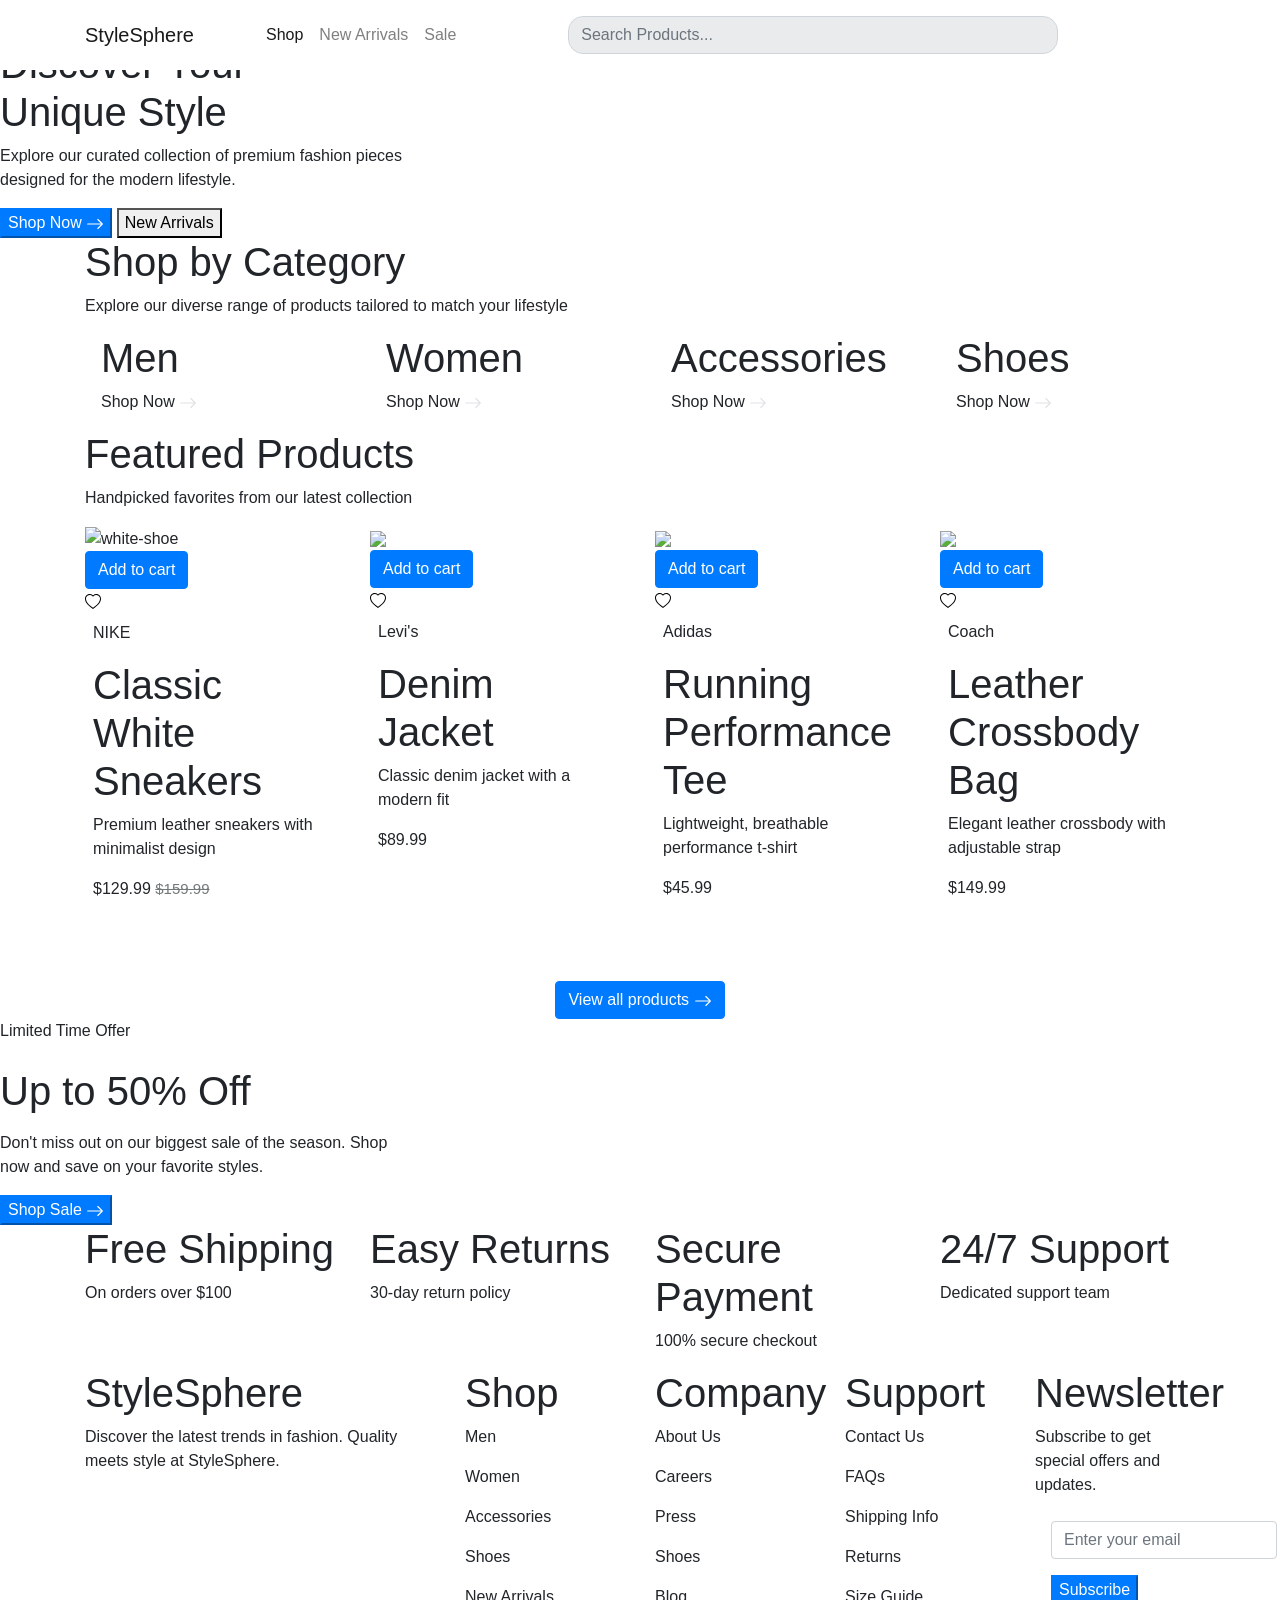
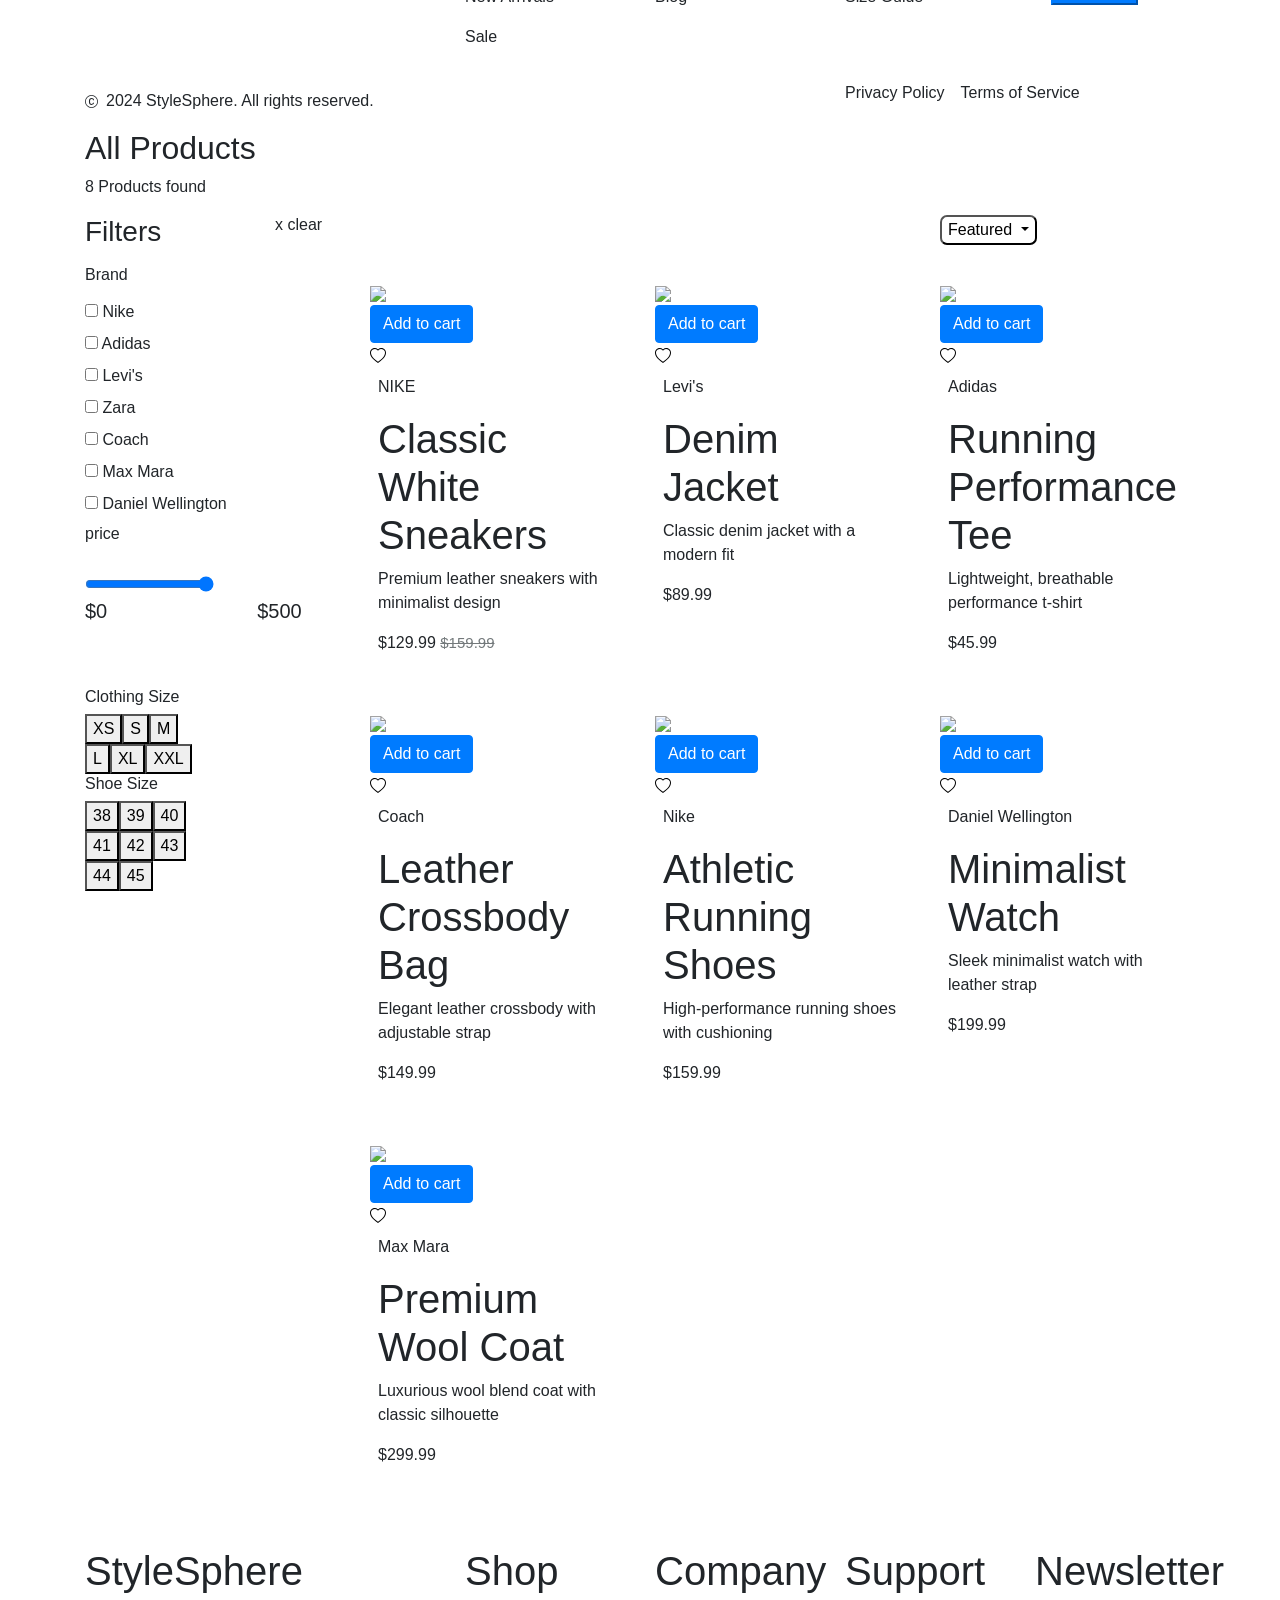
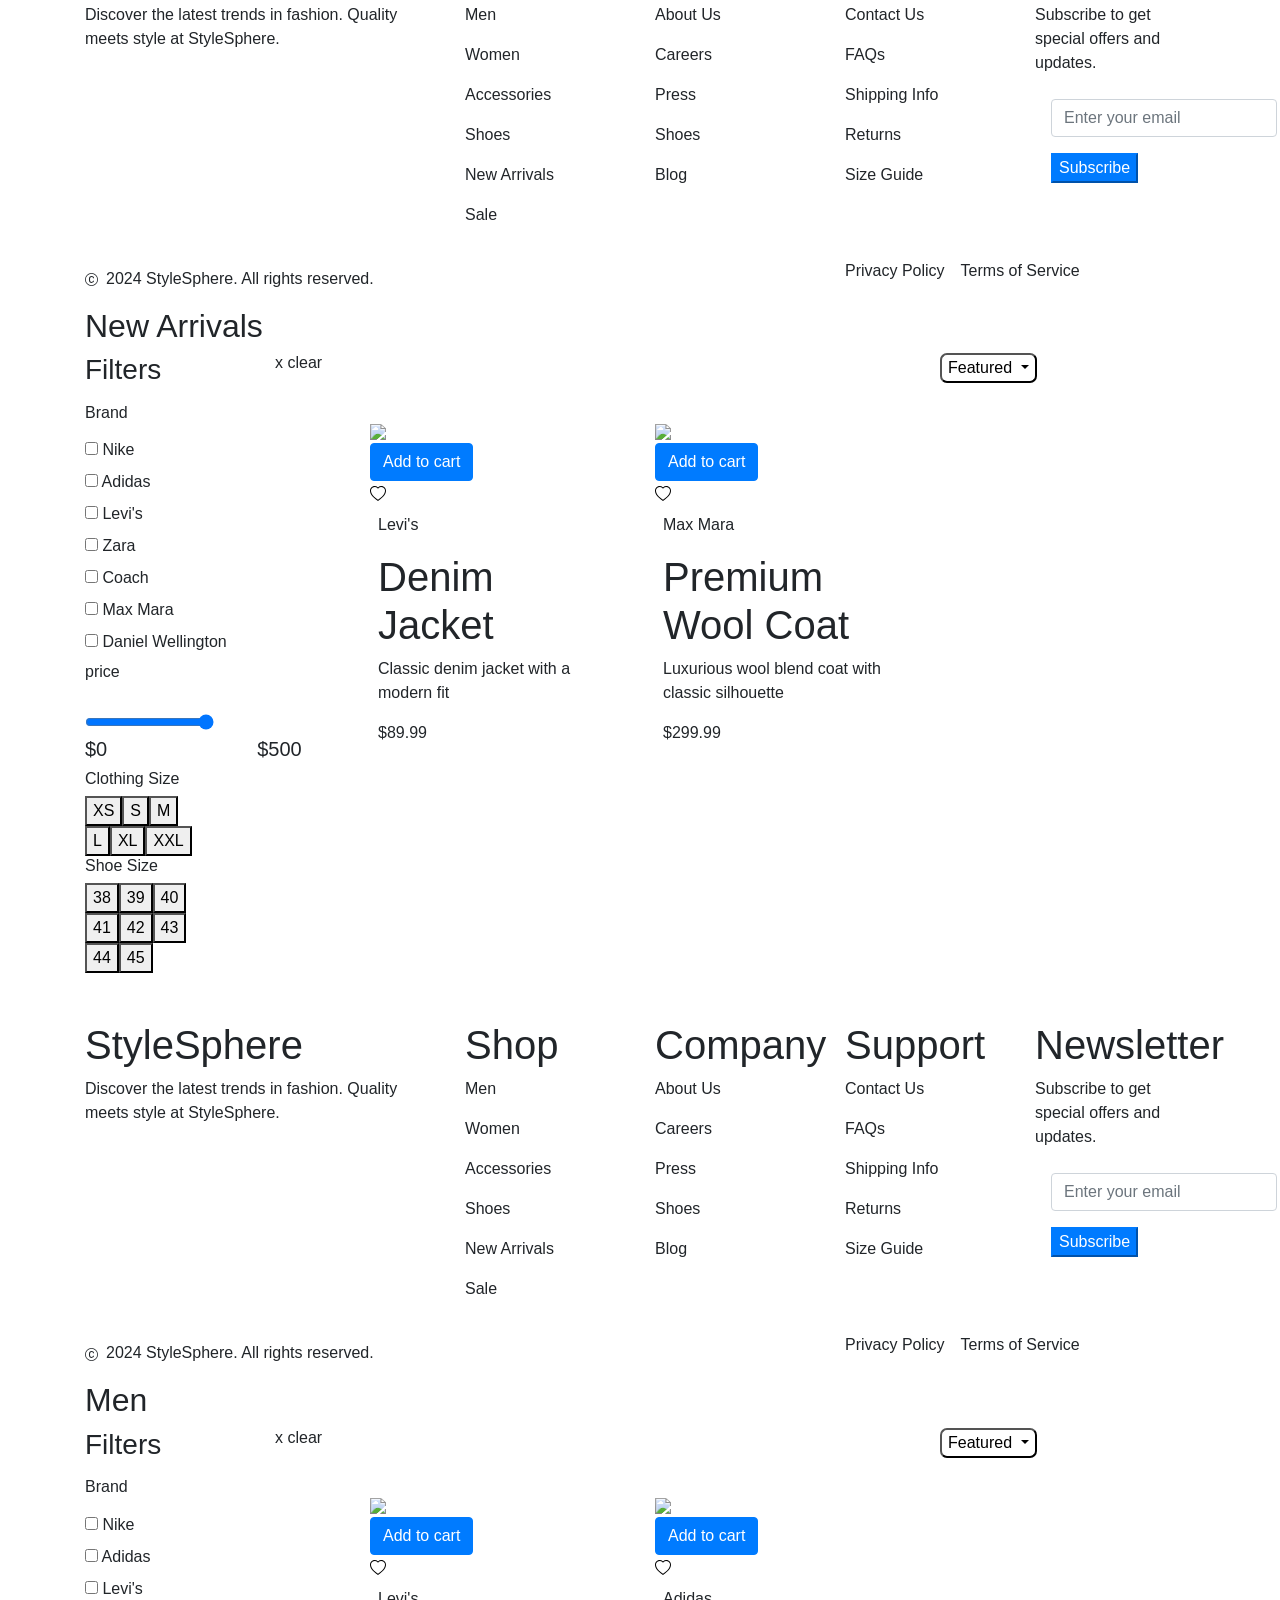
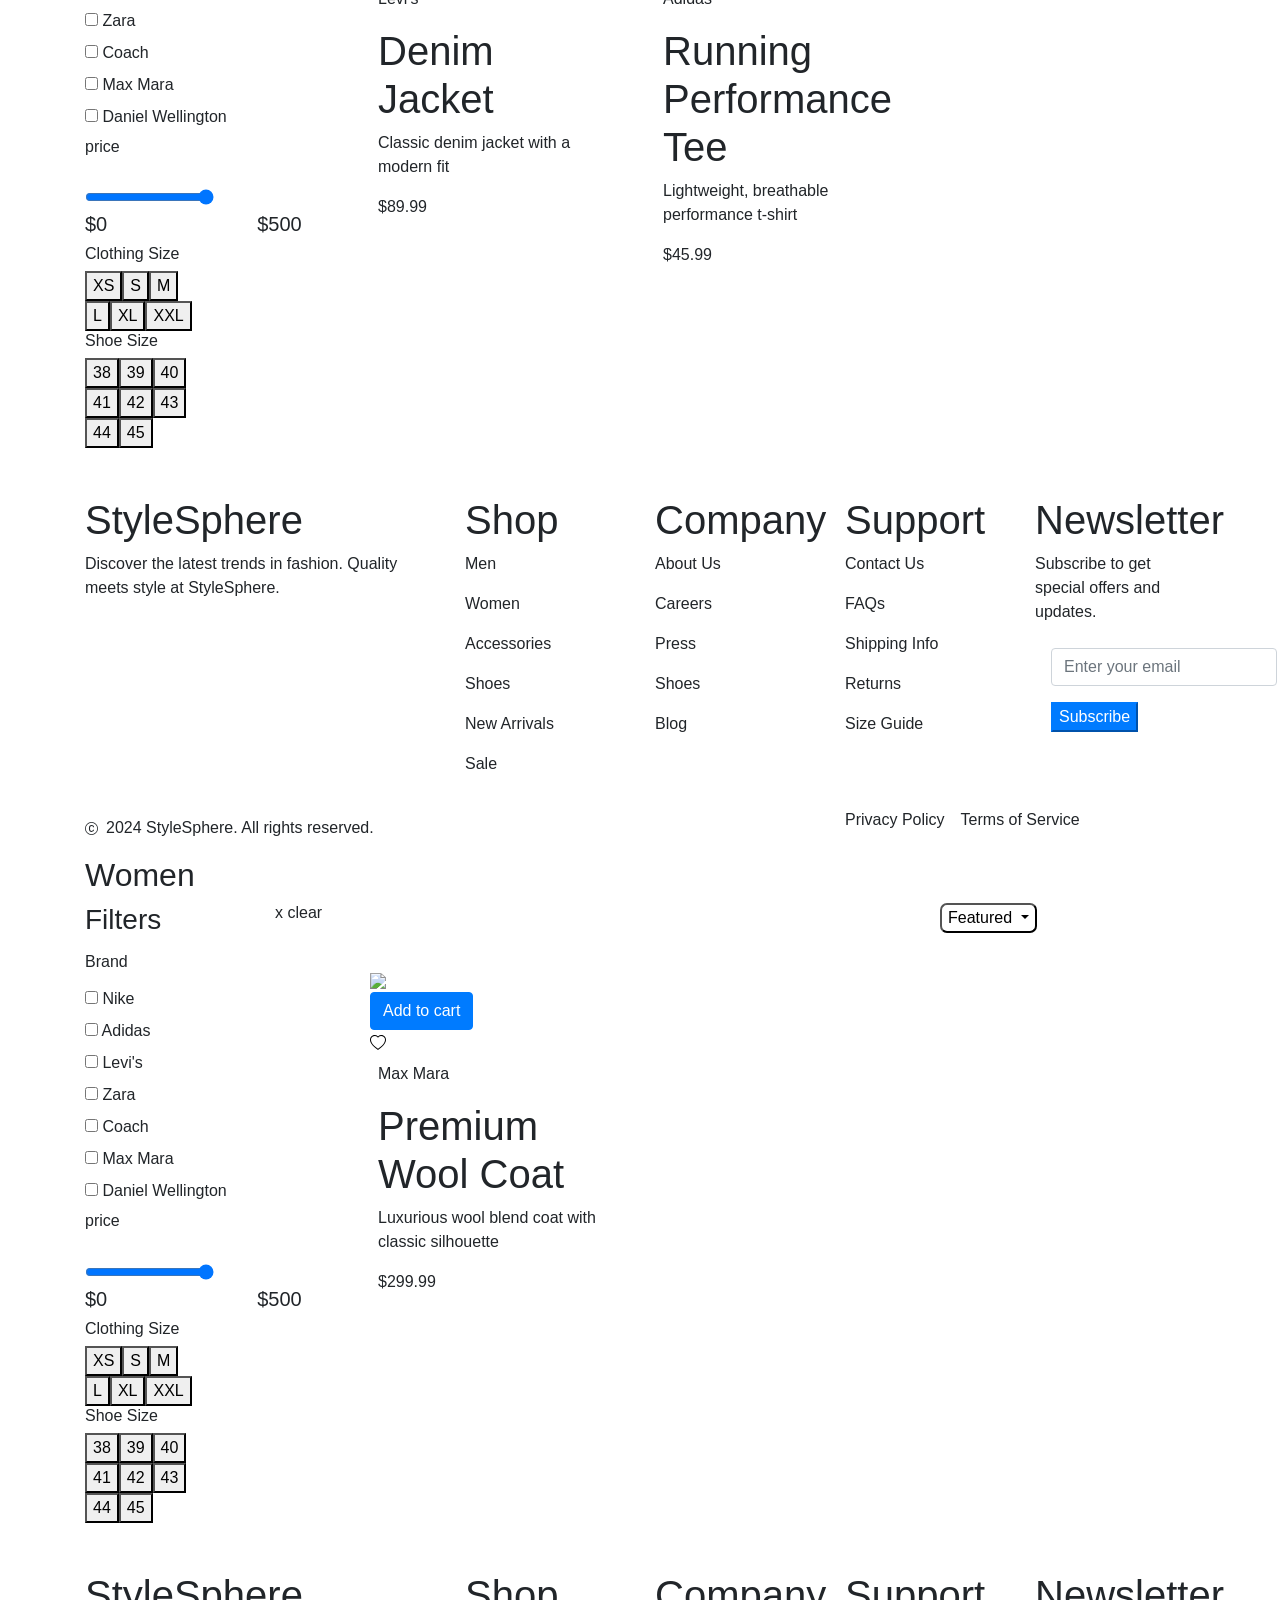
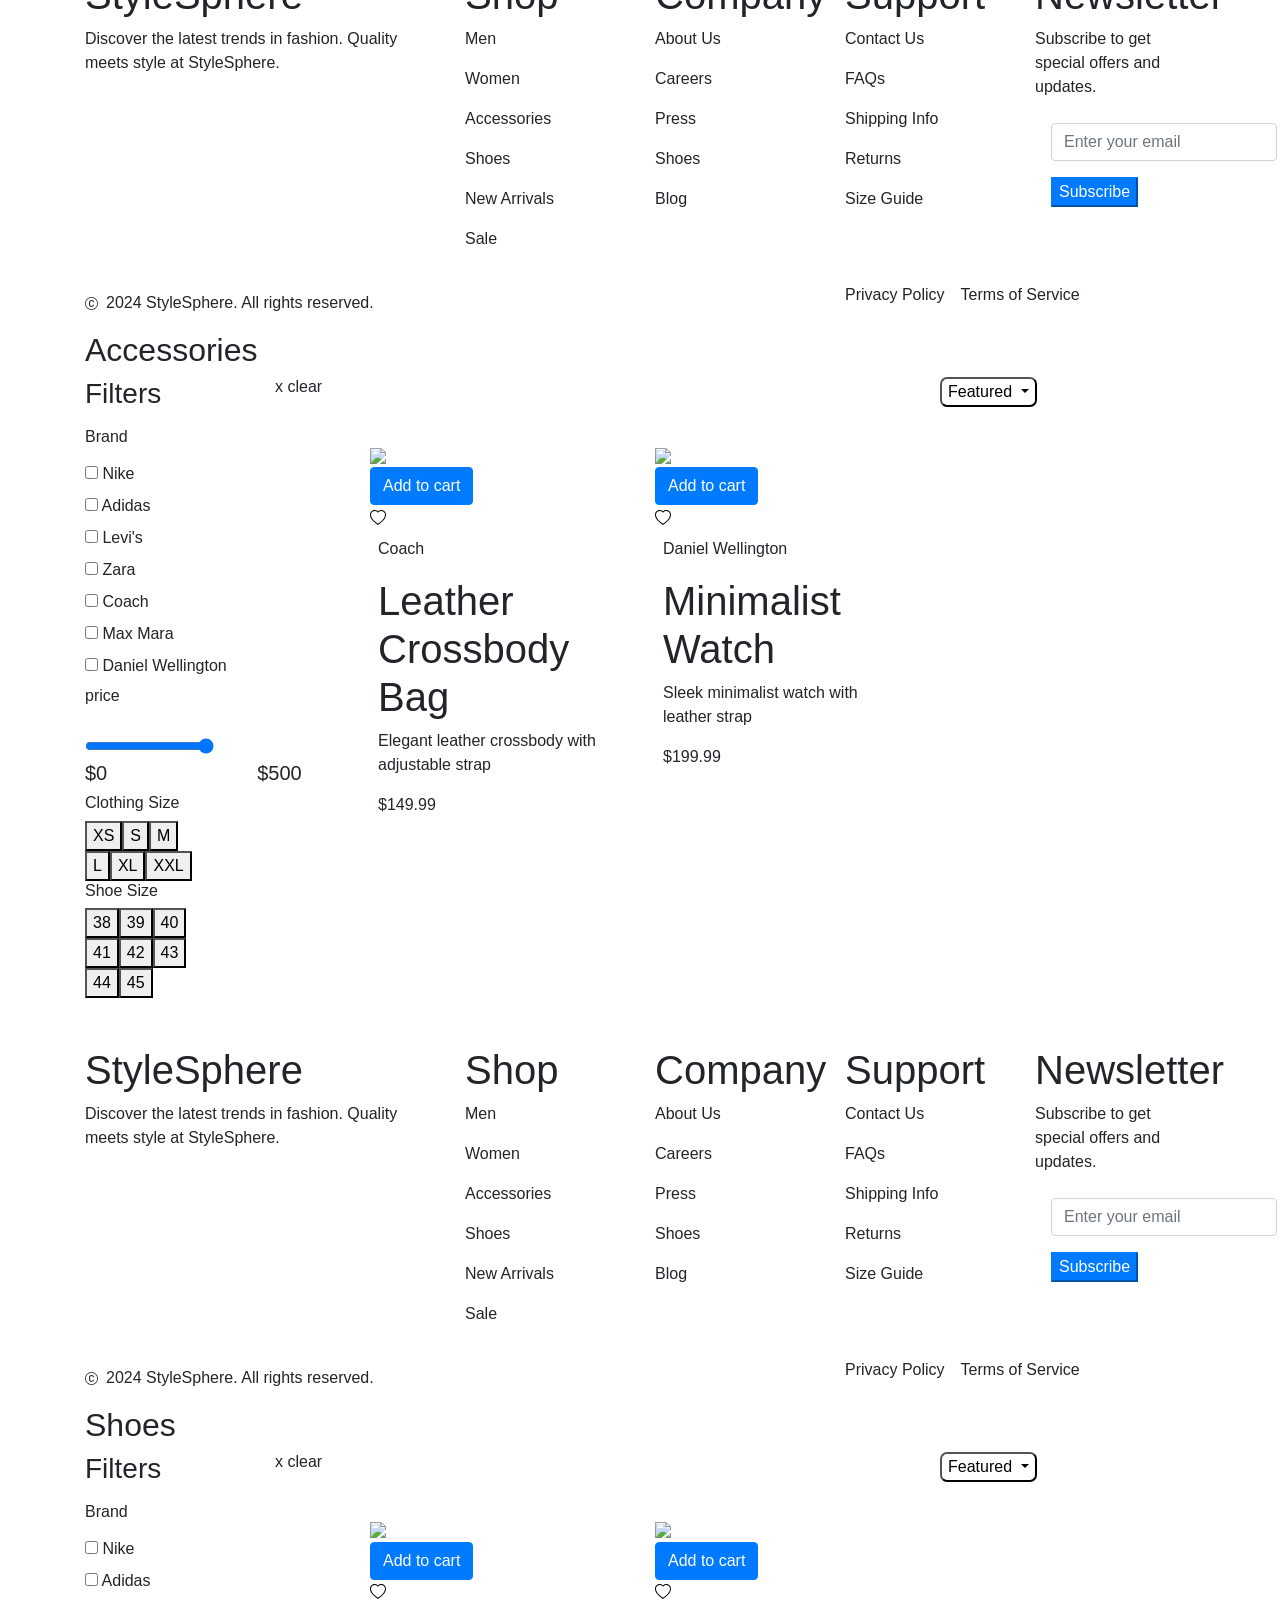
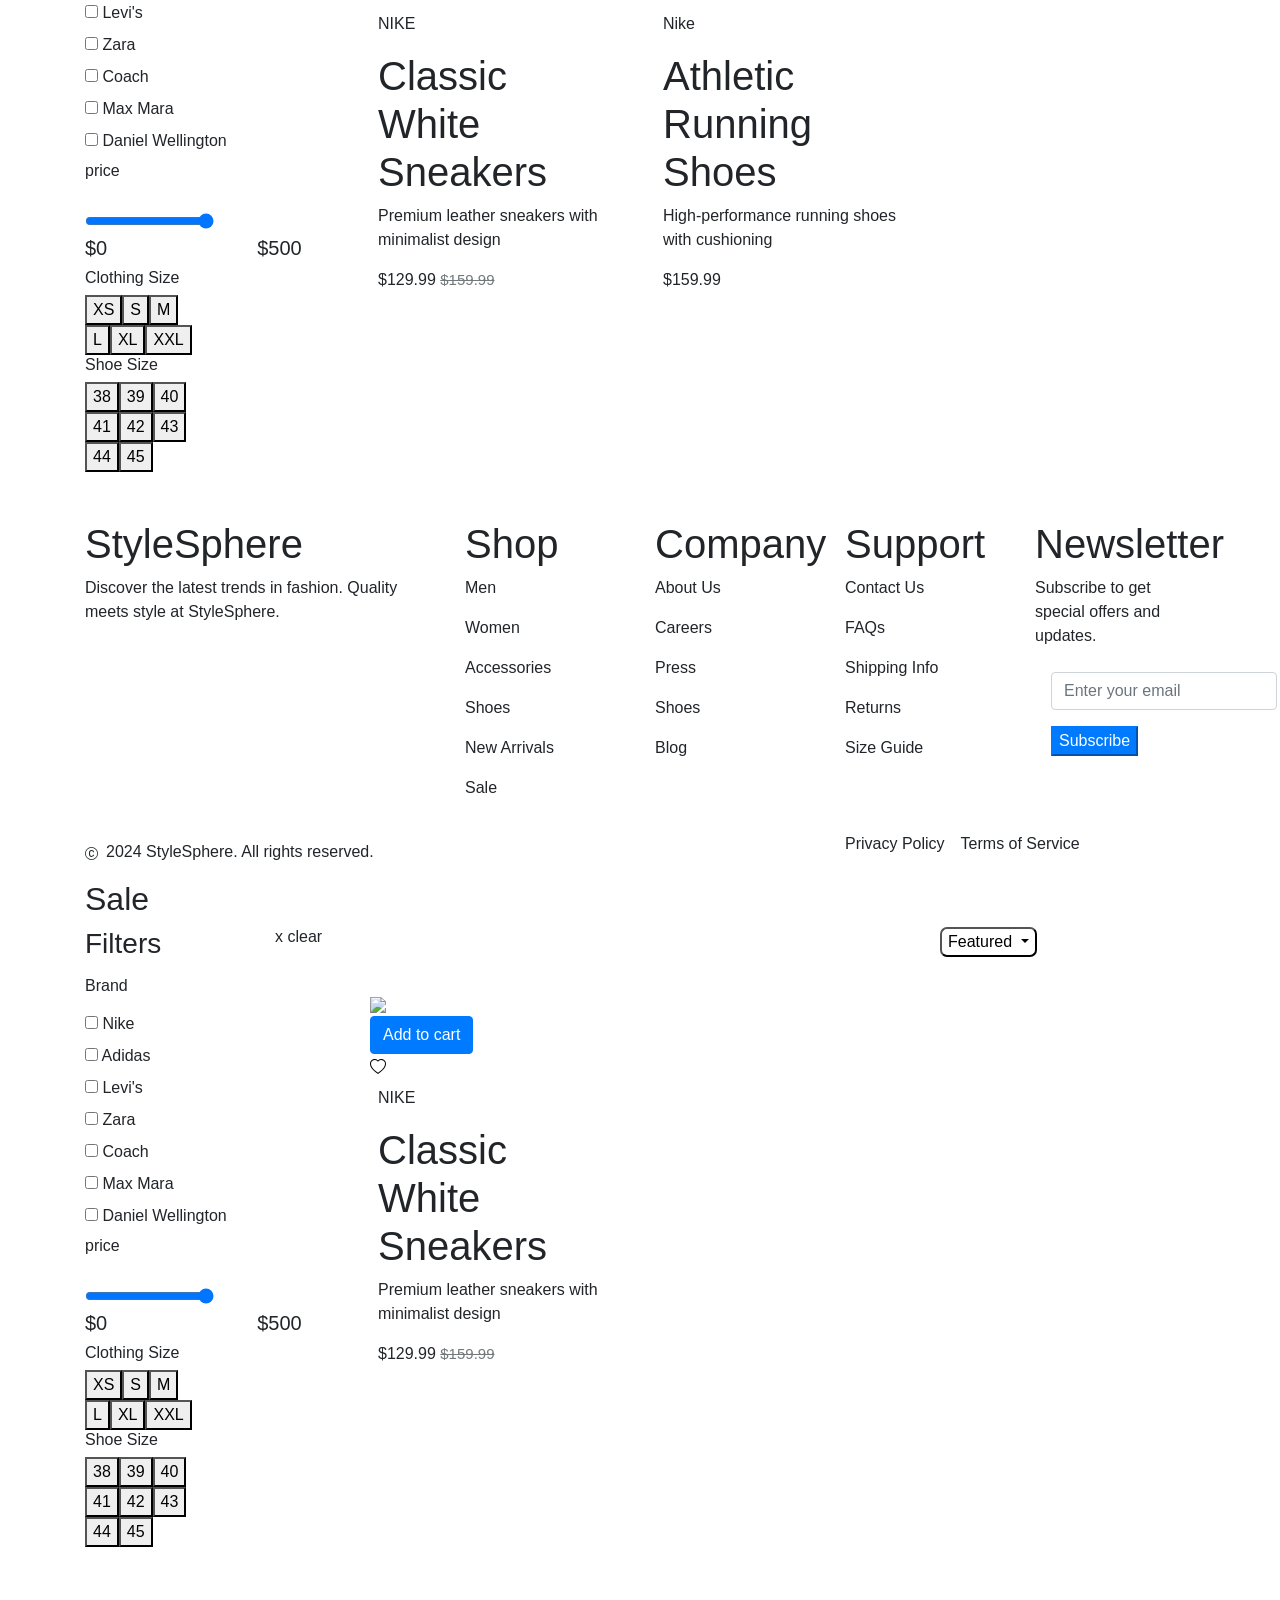
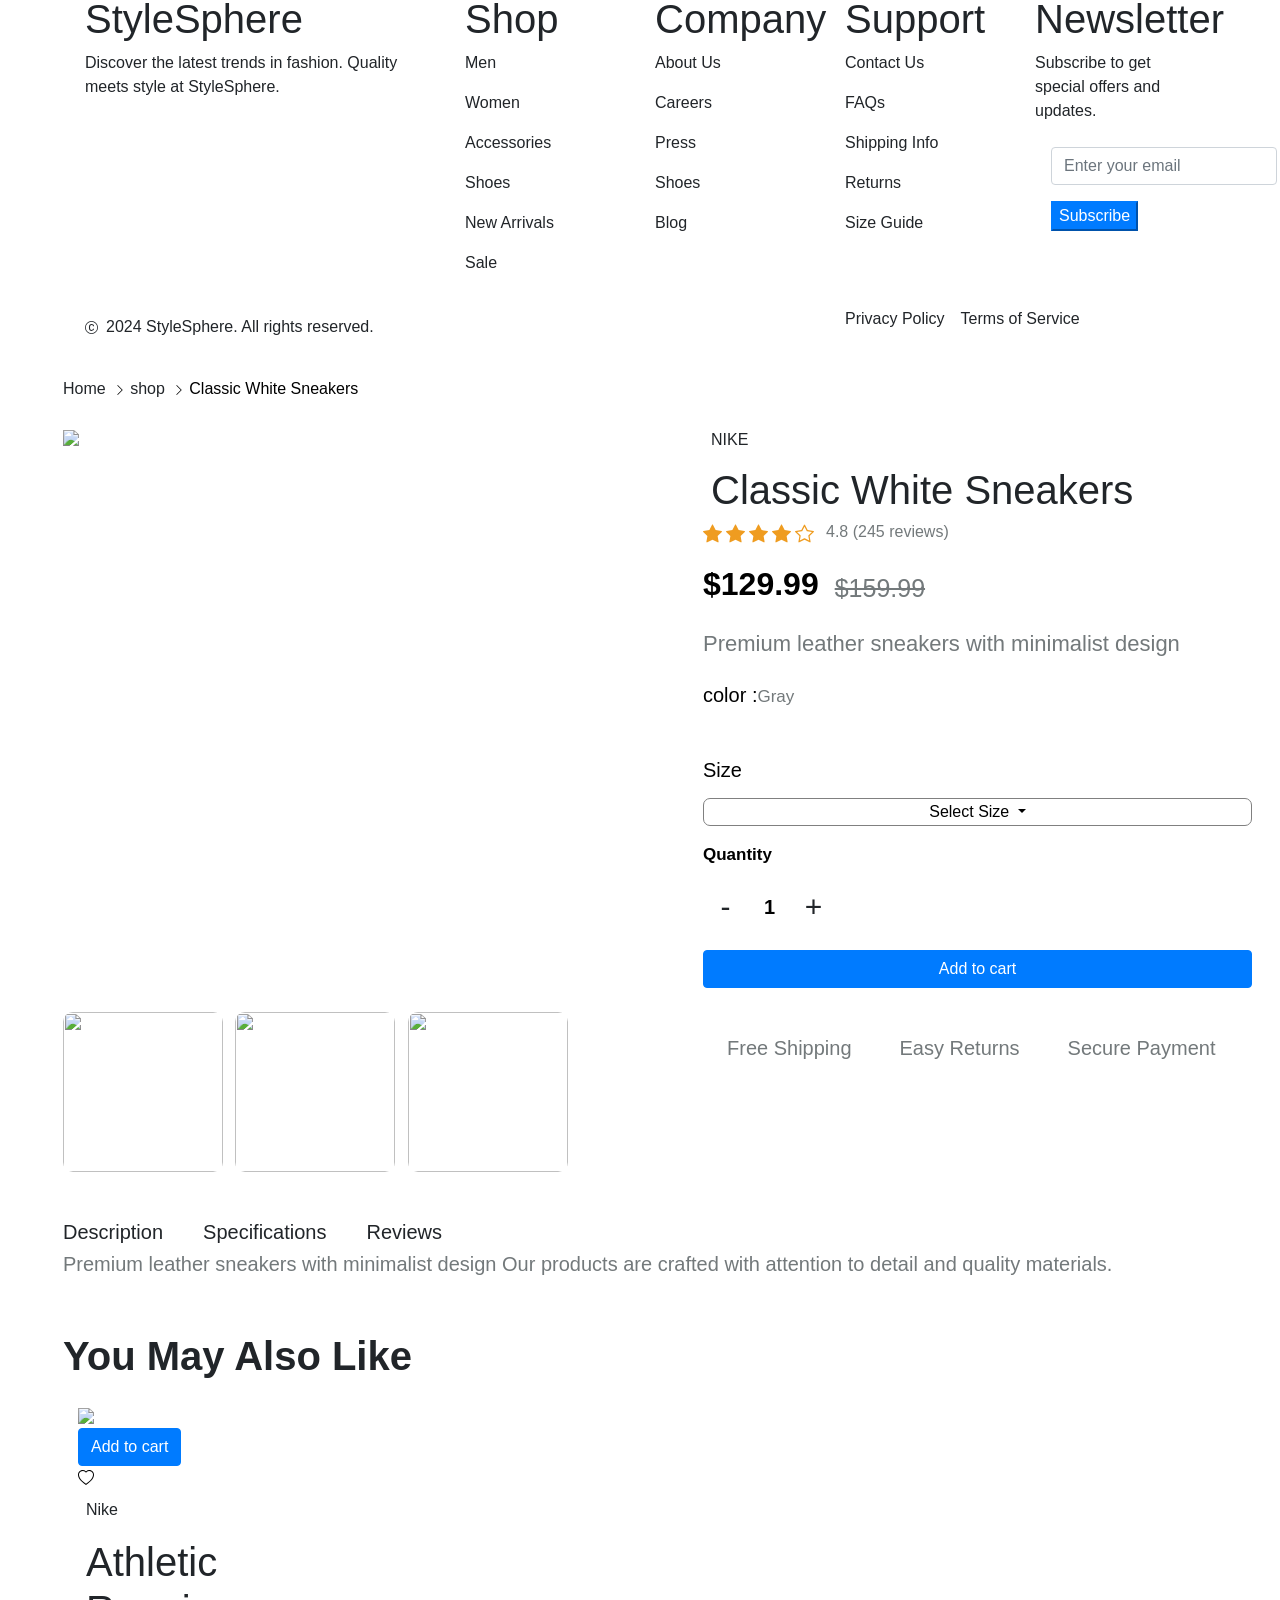
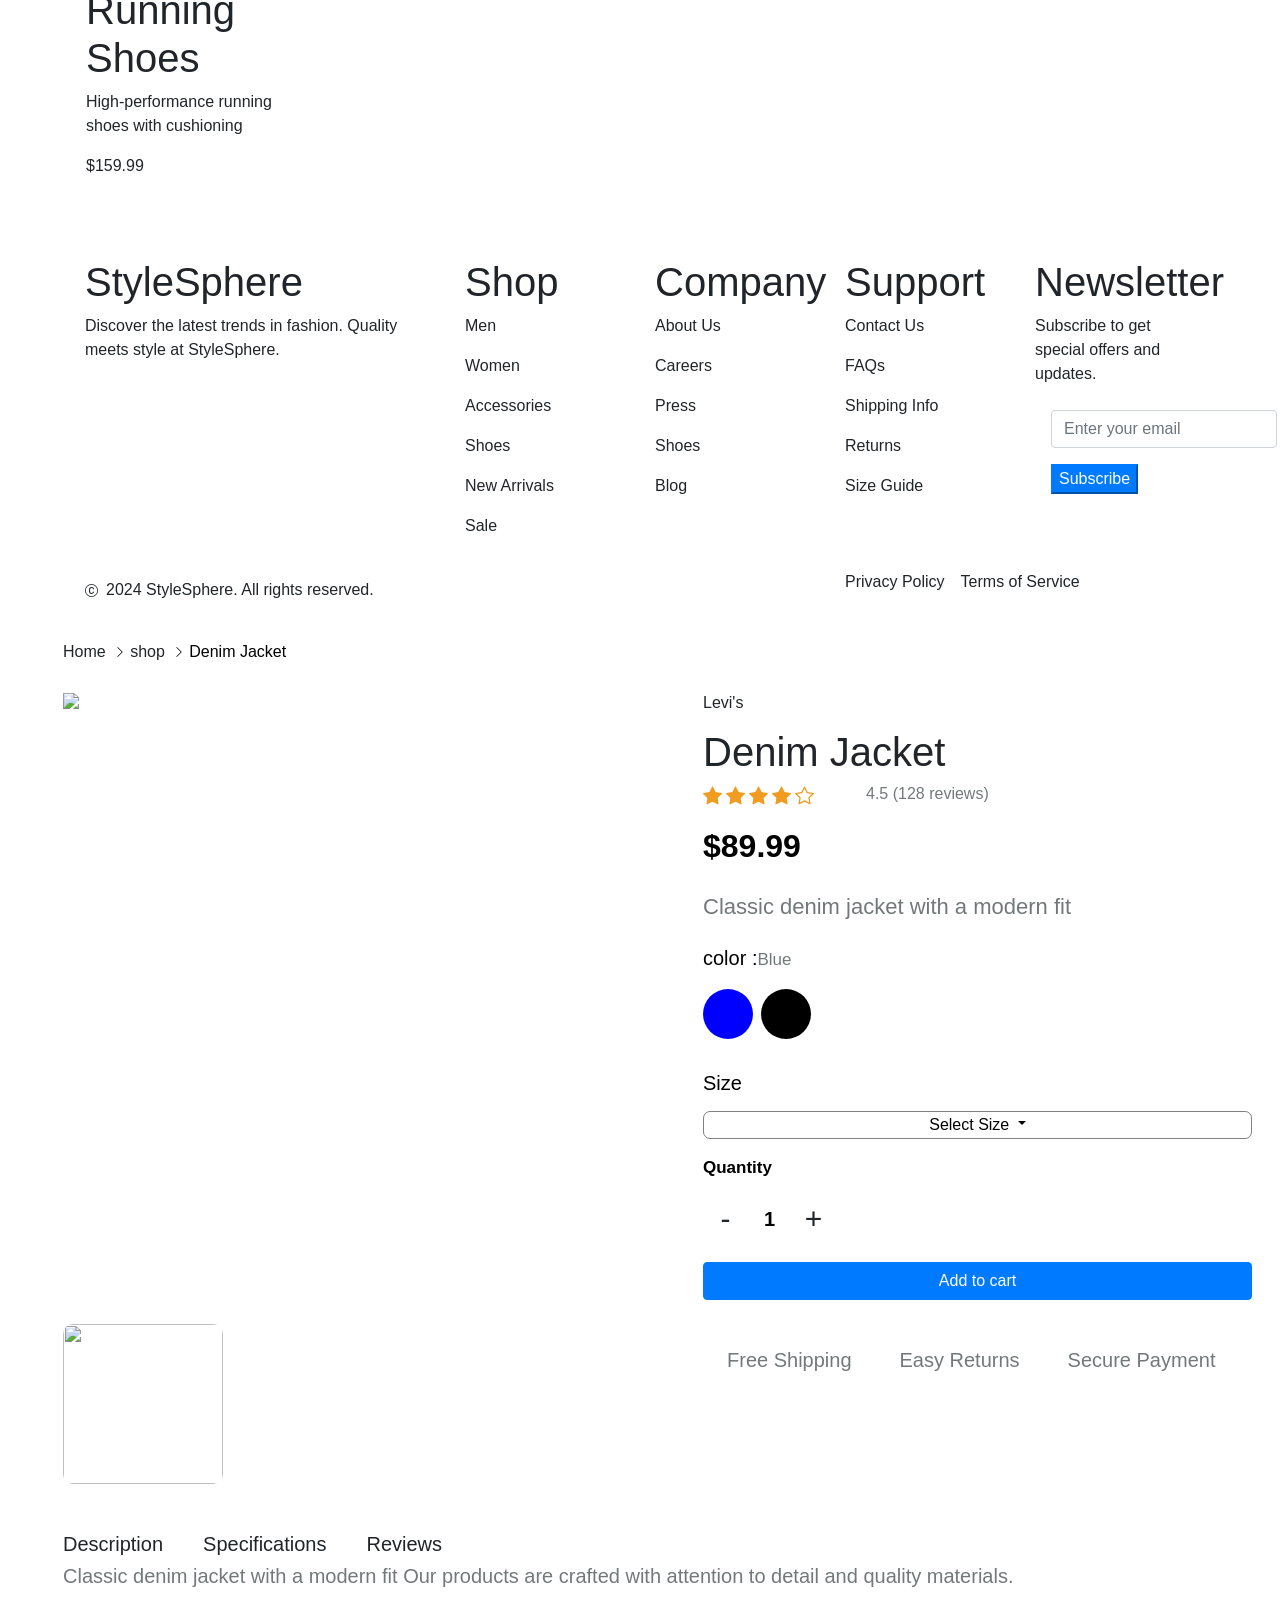
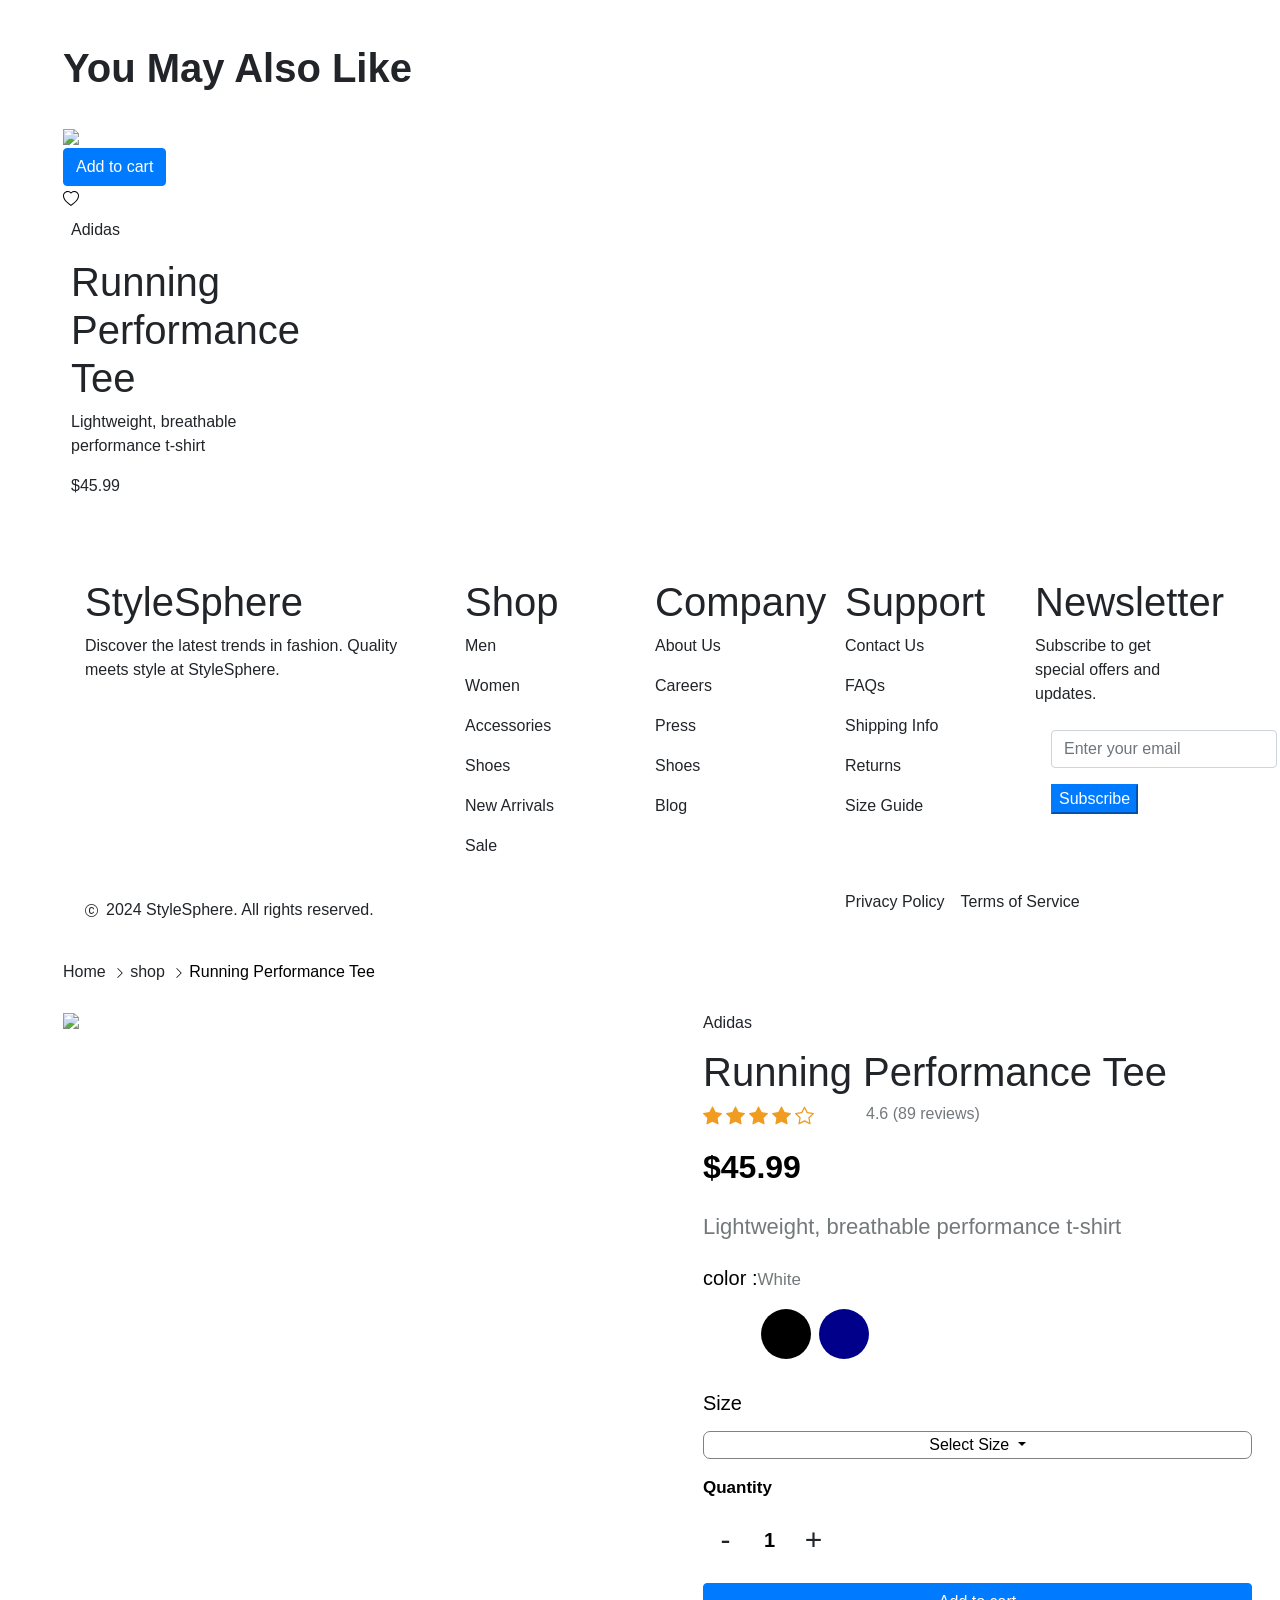
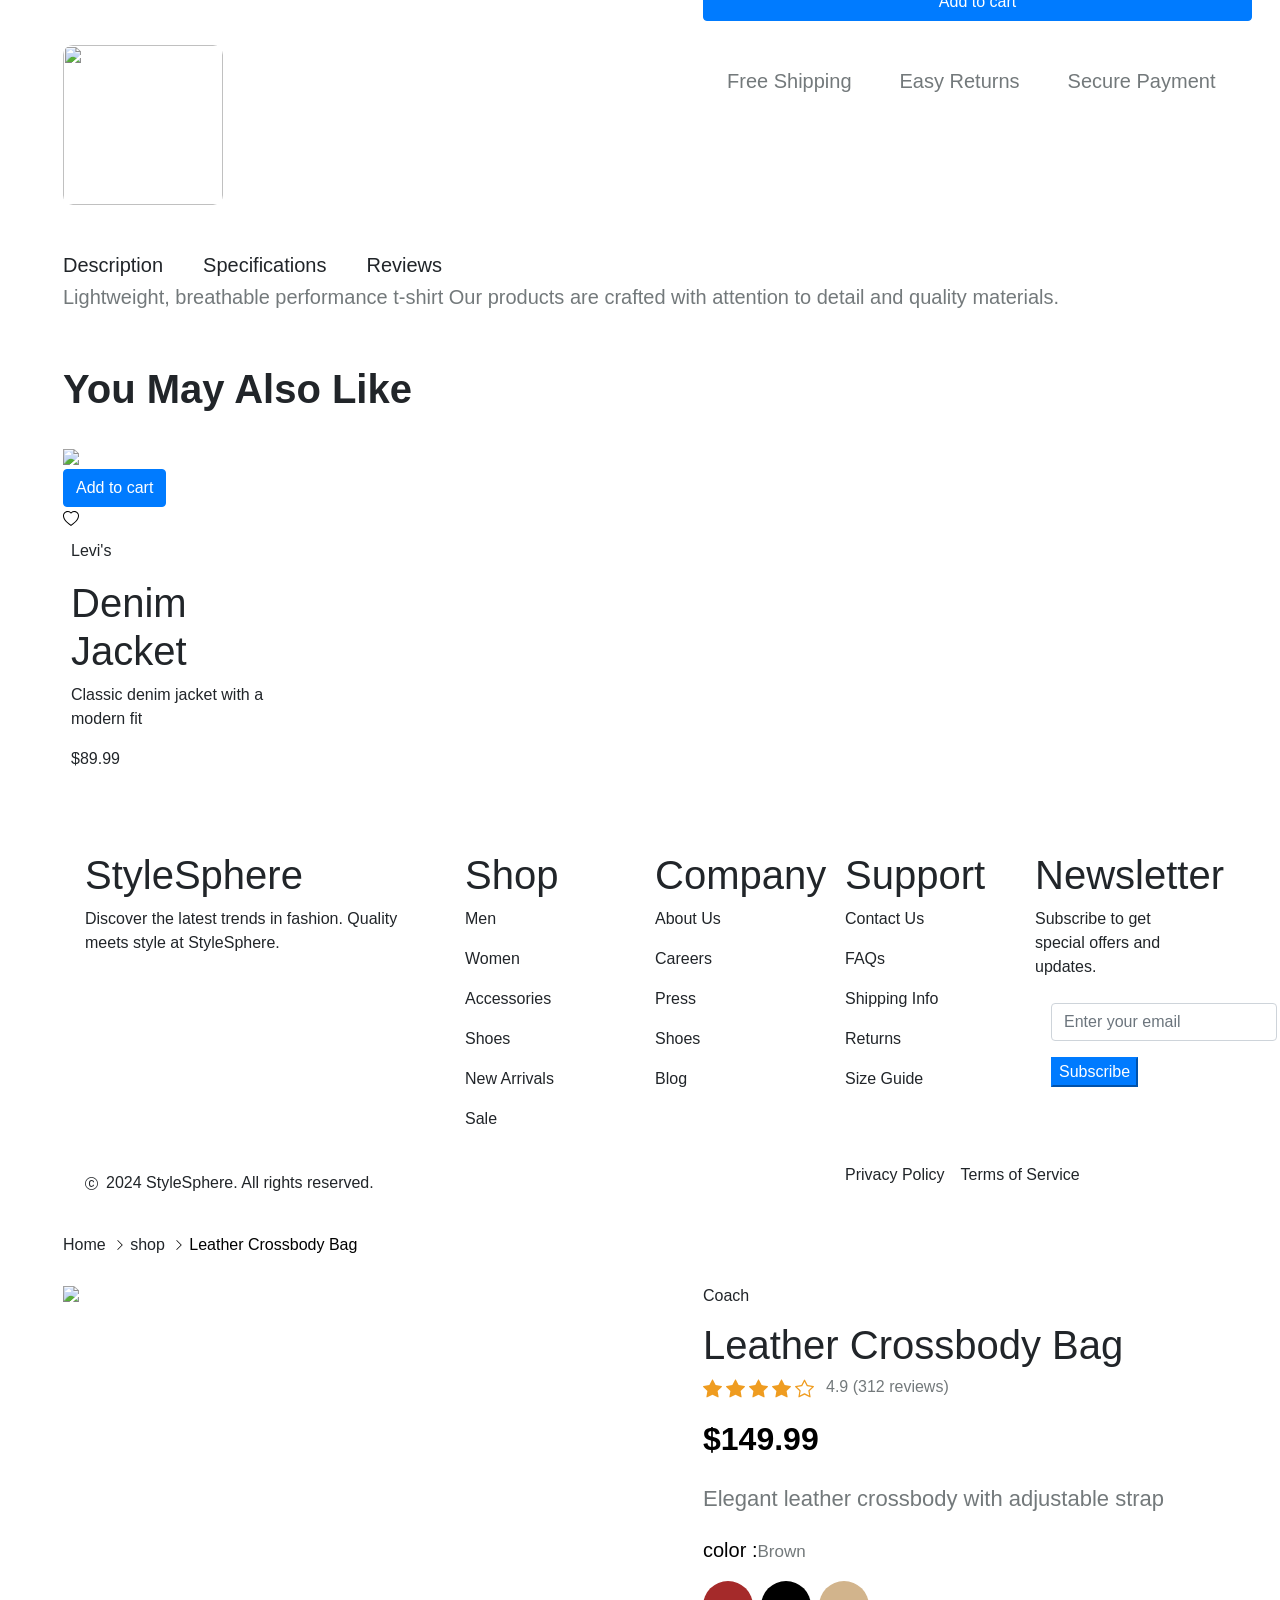
==== index.html @ 78262688 "Rename findex.html to index.html" ====
<!DOCTYPE html>
<html>

<head>
  <link rel="stylesheet" href="file.css">
  <link rel="stylesheet" href="https://stackpath.bootstrapcdn.com/bootstrap/4.5.2/css/bootstrap.min.css" integrity="sha384-JcKb8q3iqJ61gNV9KGb8thSsNjpSL0n8PARn9HuZOnIxN0hoP+VmmDGMN5t9UJ0Z" crossorigin="anonymous">
  <script src="https://code.jquery.com/jquery-3.5.1.slim.min.js" integrity="sha384-DfXdz2htPH0lsSSs5nCTpuj/zy4C+OGpamoFVy38MVBnE+IbbVYUew+OrCXaRkfj" crossorigin="anonymous"></script>
  <script src="https://cdn.jsdelivr.net/npm/popper.js@1.16.1/dist/umd/popper.min.js" integrity="sha384-9/reFTGAW83EW2RDu2S0VKaIzap3H66lZH81PoYlFhbGU+6BZp6G7niu735Sk7lN" crossorigin="anonymous"></script>
  <script src="https://stackpath.bootstrapcdn.com/bootstrap/4.5.2/js/bootstrap.min.js" integrity="sha384-B4gt1jrGC7Jh4AgTPSdUtOBvfO8shuf57BaghqFfPlYxofvL8/KUEfYiJOMMV+rV" crossorigin="anonymous"></script>
  <script src="https://kit.fontawesome.com/bde6f06ea3.js" crossorigin="anonymous"></script>
</head>

<body>
  <nav class="navbar navbar-expand-lg navbar-light bg-white fixed-top">
        <div class="container">
            <a class="navbar-brand pr-5" href="#" onclick="display('sectionhome')" >StyleSphere</a>
            <button class="navbar-toggler" type="button" data-toggle="collapse" data-target="#navbarNavAltMarkup" aria-controls="navbarNavAltMarkup" aria-expanded="false" aria-label="Toggle navigation">
                <span class="navbar-toggler-icon"></span>
            </button>
            <div class="collapse navbar-collapse" id="navbarNavAltMarkup">
                <div class="navbar-nav">
                    <a class="nav-link active" id="item1" href="#" onclick="display('sectionallproducts')" >Shop <span class="sr-only">(current)</span></a>
                    <a class="nav-link" id="item2" href="#" onclick="display('sectionnew')" >New Arrivals</a>
                    <a class="nav-link pr-5" id="item3" href="#" onclick="display('sectionsale')" >Sale</a>
                </div>
                <nav class="navbar navbar-light bg-white d-none d-lg-block">
                    <form class="form-inline">
                        <input class="form-control ml-5" style="color: #717678;border-radius:15px;width:490px;background-color:#eaebec;" type="Search Products" placeholder="Search Products..." aria-label="Search Products..." >
                    </form>
                </nav>
                <div class="d-none d-lg-block">
                    <div class="d-flex flex-row" style="color:#717678;font-size:20px;" type="button">
                        <div class="pl-3" style="color:#717678;font-size:20px;" type="button" onclick="display('sectionallproducts')">
                            <i class="fa-regular fa-user"></i>
                        </div>
                        <div class="pl-3" style="color:#717678;font-size:22px;" type="button">
                            <i class="fa-regular fa-heart"></i>
                        </div>
                        <div class="pl-3" style="color:#717678;font-size:22px;" type="button">
                            <i class="fa-solid fa-bag-shopping"></i>
                        </div>
                    </div>
                </div>
            </div>
        </div>
    </nav>
    <div id="sectionhome">
        <div class="banner-section d-flex flex-column justify-content-center">
            <div class="banner-content">
                <span class="banner-heading-1">New Collection 2024 </span>
                <h1 class="banner-heading-2 mb-2 mt-3">Discover Your </br> Unique Style</h1>
                <p class="banner-caption d-block d-lg-none">Explore our curated collection of premium fashion pieces designed for the modern lifestyle.</p>
                <p class="banner-caption d-none d-lg-block">Explore our curated collection of premium fashion pieces </br> designed for the modern lifestyle.</p>
                <button class="btn-primary custom-button" onclick="display('sectionallproducts')">Shop Now
                    <svg xmlns="http://www.w3.org/2000/svg" width="18" height="20" fill="#ffffff" class="bi bi-arrow-right" style="font-seight:bold;" viewBox="0 0 16 16">
                        <path fill-rule="evenodd" d="M1 8a.5.5 0 0 1 .5-.5h11.793l-3.147-3.146a.5.5 0 0 1 .708-.708l4 4a.5.5 0 0 1 0 .708l-4 4a.5.5 0 0 1-.708-.708L13.293 8.5H1.5A.5.5 0 0 1 1 8" />
                    </svg>
                </button>
                <button class="custom-outline-button" onclick="display('sectionnew')">New Arrivals</button>
            </div>
        </div>
        <div class="category-section">
            <div class="container">
                <div class="row">
                    <div class="col-12">
                        <h1 class="category-heading">Shop by Category</h1>
                        <p class="category-caption">Explore our diverse range of products tailored to match your lifestyle</p>
                    </div>
                    <div class="col-12 col-sm-6 col-lg-3">
                        <div class="men-section d-flex flex-column justify-content-end " onclick="display('sectionmen')">
                            <div class="pl-3">
                                <h1 class="heading">Men</h1>
                                <p class="shop-caption">Shop Now
                                    <svg xmlns="http://www.w3.org/2000/svg" width="18" height="20" fill="#e0e2e3" class="bi bi-arrow-right" style="font-seight:bold;" viewBox="0 0 16 16">
                                        <path fill-rule="evenodd" d="M1 8a.5.5 0 0 1 .5-.5h11.793l-3.147-3.146a.5.5 0 0 1 .708-.708l4 4a.5.5 0 0 1 0 .708l-4 4a.5.5 0 0 1-.708-.708L13.293 8.5H1.5A.5.5 0 0 1 1 8" />
                                    </svg>
                                </p>
                            </div>
                        </div>
                    </div>
                    <div class="col-12 col-sm-6 col-lg-3">
                        <div class="women-section d-flex flex-column justify-content-end" onclick="display('sectionwomen')">
                            <div class="pl-3">
                                <h1 class="heading">Women</h1>
                                <p class="shop-caption">Shop Now
                                    <svg xmlns="http://www.w3.org/2000/svg" width="18" height="20" fill="#e0e2e3" class="bi bi-arrow-right" style="font-seight:bold;" viewBox="0 0 16 16">
                                        <path fill-rule="evenodd" d="M1 8a.5.5 0 0 1 .5-.5h11.793l-3.147-3.146a.5.5 0 0 1 .708-.708l4 4a.5.5 0 0 1 0 .708l-4 4a.5.5 0 0 1-.708-.708L13.293 8.5H1.5A.5.5 0 0 1 1 8" />
                                    </svg>
                                </p>
                            </div>
                        </div>
                    </div>
                    <div class="col-12 col-sm-6 col-lg-3">
                        <div class="accessories-section d-flex flex-column justify-content-end" onclick="display('sectionaccessories')">
                            <div class="pl-3">
                                <h1 class="heading">Accessories</h1>
                                <p class="shop-caption">Shop Now
                                    <svg xmlns="http://www.w3.org/2000/svg" width="18" height="20" fill="#e0e2e3" class="bi bi-arrow-right" style="font-seight:bold;" viewBox="0 0 16 16">
                                        <path fill-rule="evenodd" d="M1 8a.5.5 0 0 1 .5-.5h11.793l-3.147-3.146a.5.5 0 0 1 .708-.708l4 4a.5.5 0 0 1 0 .708l-4 4a.5.5 0 0 1-.708-.708L13.293 8.5H1.5A.5.5 0 0 1 1 8" />
                                    </svg>
                                </p>
                            </div>
                        </div>
                    </div>
                    <div class="col-12 col-sm-6 col-lg-3">
                        <div class="shoe-section d-flex flex-column justify-content-end" onclick="display('sectionshoe')">
                            <div class="pl-3">
                                <h1 class="heading">Shoes</h1>
                                <p class="shop-caption">Shop Now
                                    <svg xmlns="http://www.w3.org/2000/svg" width="18" height="20" fill="#e0e2e3" class="bi bi-arrow-right" style="font-seight:bold;" viewBox="0 0 16 16">
                                        <path fill-rule="evenodd" d="M1 8a.5.5 0 0 1 .5-.5h11.793l-3.147-3.146a.5.5 0 0 1 .708-.708l4 4a.5.5 0 0 1 0 .708l-4 4a.5.5 0 0 1-.708-.708L13.293 8.5H1.5A.5.5 0 0 1 1 8" />
                                    </svg>
                                </p>
                            </div>
                        </div>
                    </div>
                </div>
            </div>
        </div>
        <div class="products-section">
            <div class="container">
                <div class="row">
                    <div class="col-12">
                        <h1 class="product-heading">Featured Products</h1>
                        <p class="products-caption">Handpicked favorites from our latest collection</p>
                    </div>
                    <div class="col-12 col-sm-6 col-lg-3">
                        <div class="content">
                            <img src="https://images.unsplash.com/photo-1549298916-b41d501d3772?q=80&w=1112&auto=format&fit=crop&ixlib=rb-4.1.0&ixid=M3wxMjA3fDB8MHxwaG90by1wYWdlfHx8fGVufDB8fHx8fA%3D%3D" alt=" white-shoe" class="image" onclick="display('sectionsneaker')" />
                            <div class="middle">
                                <button class="btn btn-primary custom-button2">Add to cart</button>
                                <div class="middle-1">
                                    <svg xmlns="http://www.w3.org/2000/svg" width="16" height="16" fill="black" class="bi bi-heart" viewBox="0 0 16 16">
                                        <path d="m8 2.748-.717-.737C5.6.281 2.514.878 1.4 3.053c-.523 1.023-.641 2.5.314 4.385.92 1.815 2.834 3.989 6.286 6.357 3.452-2.368 5.365-4.542 6.286-6.357.955-1.886.838-3.362.314-4.385C13.486.878 10.4.28 8.717 2.01zM8 15C-7.333 4.868 3.279-3.04 7.824 1.143q.09.083.176.171a3 3 0 0 1 .176-.17C12.72-3.042 23.333 4.867 8 15" />
                                    </svg>
                                </div>
                            </div>
                            <div class="pt-2 pr-2 pl-2 pb-3">
                                <p class="brand">NIKE</p>
                                <h1 class="product-name">Classic White Sneakers</h1>
                                <p class="caption">Premium leather sneakers with minimalist design</p>
                                <p class="price">$129.99 <span style="color:#73797b;text-decoration: line-through;font-weight:400;font-size:15px;"> $159.99</span></p>
                            </div>
                        </div>
                    </div>
                    <div class="col-12 col-sm-6 col-lg-3">
                        <div class="content">
                            <img src="https://images.unsplash.com/photo-1576995853123-5a10305d93c0?q=80&w=1170&auto=format&fit=crop&ixlib=rb-4.1.0&ixid=M3wxMjA3fDB8MHxwaG90by1wYWdlfHx8fGVufDB8fHx8fA%3D%3D" class="image" onclick="display('sectionjacket')" />
                            <div class="middle">
                                <button class="btn btn-primary custom-button2">Add to cart</button>
                                <div class="middle-1">
                                    <svg xmlns="http://www.w3.org/2000/svg" width="16" height="16" fill="black" class="bi bi-heart" viewBox="0 0 16 16">
                                        <path d="m8 2.748-.717-.737C5.6.281 2.514.878 1.4 3.053c-.523 1.023-.641 2.5.314 4.385.92 1.815 2.834 3.989 6.286 6.357 3.452-2.368 5.365-4.542 6.286-6.357.955-1.886.838-3.362.314-4.385C13.486.878 10.4.28 8.717 2.01zM8 15C-7.333 4.868 3.279-3.04 7.824 1.143q.09.083.176.171a3 3 0 0 1 .176-.17C12.72-3.042 23.333 4.867 8 15" />
                                    </svg>
                                </div>
                            </div>
                            <div class="pt-2 pr-2 pl-2 pb-3">
                                <p class="brand">Levi's</p>
                                <h1 class="product-name">Denim Jacket</h1>
                                <p class="caption">Classic denim jacket with a modern fit</p>
                                <p class="price">$89.99 </p>
                            </div>
                        </div>
                    </div>
                    <div class="col-12 col-sm-6 col-lg-3">
                        <div class="content">
                            <img src="https://images.unsplash.com/photo-1521572163474-6864f9cf17ab?q=80&w=880&auto=format&fit=crop&ixlib=rb-4.1.0&ixid=M3wxMjA3fDB8MHxwaG90by1wYWdlfHx8fGVufDB8fHx8fA%3D%3D" class="image" onclick="display('sectiontee')" />
                            <div class="middle">
                                <button class="btn btn-primary custom-button2">Add to cart</button>
                                <div class="middle-1">
                                    <svg xmlns="http://www.w3.org/2000/svg" width="16" height="16" fill="black" class="bi bi-heart" viewBox="0 0 16 16">
                                        <path d="m8 2.748-.717-.737C5.6.281 2.514.878 1.4 3.053c-.523 1.023-.641 2.5.314 4.385.92 1.815 2.834 3.989 6.286 6.357 3.452-2.368 5.365-4.542 6.286-6.357.955-1.886.838-3.362.314-4.385C13.486.878 10.4.28 8.717 2.01zM8 15C-7.333 4.868 3.279-3.04 7.824 1.143q.09.083.176.171a3 3 0 0 1 .176-.17C12.72-3.042 23.333 4.867 8 15" />
                                    </svg>
                                </div>
                            </div>
                            <div class="pt-2 pr-2 pl-2 pb-3">
                                <p class="brand">Adidas</p>
                                <h1 class="product-name">Running Performance Tee</h1>
                                <p class="caption">Lightweight, breathable performance t-shirt</p>
                                <p class="price">$45.99</p>
                            </div>
                        </div>
                    </div>
                    <div class="col-12 col-sm-6 col-lg-3">
                        <div class="content">
                            <img src="https://images.unsplash.com/photo-1548036328-c9fa89d128fa?q=80&w=1169&auto=format&fit=crop&ixlib=rb-4.1.0&ixid=M3wxMjA3fDB8MHxwaG90by1wYWdlfHx8fGVufDB8fHx8fA%3D%3D" class="image" onclick="display('sectionbag')" />
                            <div class="middle">
                                <button class="btn btn-primary custom-button2">Add to cart</button>
                                <div class="middle-1">
                                    <svg xmlns="http://www.w3.org/2000/svg" width="16" height="16" fill="black" class="bi bi-heart" viewBox="0 0 16 16">
                                        <path d="m8 2.748-.717-.737C5.6.281 2.514.878 1.4 3.053c-.523 1.023-.641 2.5.314 4.385.92 1.815 2.834 3.989 6.286 6.357 3.452-2.368 5.365-4.542 6.286-6.357.955-1.886.838-3.362.314-4.385C13.486.878 10.4.28 8.717 2.01zM8 15C-7.333 4.868 3.279-3.04 7.824 1.143q.09.083.176.171a3 3 0 0 1 .176-.17C12.72-3.042 23.333 4.867 8 15" />
                                    </svg>
                                </div>
                            </div>
                            <div class="pt-2 pr-2 pl-2 pb-3">
                                <p class="brand">Coach</p>
                                <h1 class="product-name">Leather Crossbody Bag</h1>
                                <p class="caption">Elegant leather crossbody with adjustable strap</p>
                                <p class="price">$149.99</p>
                            </div>
                        </div>
                    </div>
                    <div class="col-12">
                        <div class="d-flex flex-row justify-content-center">
                            <button class="btn btn-primary custom-button1 mt-5" onclick="display('sectionallproducts')">View all products
                                <svg xmlns="http://www.w3.org/2000/svg" width="18" height="20" fill="#ffffff" class="bi bi-arrow-right" style="font-seight:bold;" viewBox="0 0 16 16">
                                    <path fill-rule="evenodd" d="M1 8a.5.5 0 0 1 .5-.5h11.793l-3.147-3.146a.5.5 0 0 1 .708-.708l4 4a.5.5 0 0 1 0 .708l-4 4a.5.5 0 0 1-.708-.708L13.293 8.5H1.5A.5.5 0 0 1 1 8" />
                                </svg>
                            </button>
                        </div>
                    </div>
                </div>
            </div>
        </div>
        <div class="offer-page d-flex flex-column justify-content-center d-block d-lg-none">
            <div class="offer-content">
                <span class="offer-section-heading-1">Limited Time Offer</span>
                <h1 class="offer-section-heading-2 mt-4 mb-3">Up to 50% Off</h1>
                <p class="offer-section-caption">Don't miss out on our biggest sale of the season. Shop now and save on your favorite styles.</p>
                <button class="btn-primary custom-button" onclick="display('sectionsale')">Shop Sale
                    <svg xmlns="http://www.w3.org/2000/svg" width="18" height="20" fill="#ffffff" class="bi bi-arrow-right" style="font-seight:bold;" viewBox="0 0 16 16">
                        <path fill-rule="evenodd" d="M1 8a.5.5 0 0 1 .5-.5h11.793l-3.147-3.146a.5.5 0 0 1 .708-.708l4 4a.5.5 0 0 1 0 .708l-4 4a.5.5 0 0 1-.708-.708L13.293 8.5H1.5A.5.5 0 0 1 1 8" />
                    </svg>
                </button>
            </div>
        </div>
        <div class="offer-page d-flex flex-column justify-content-center d-none d-md-none d-sm-none d-xs-none d-lg-block">
            <div class="offer-content1">
                <span class="offer-section-heading-1">Limited Time Offer</span>
                <h1 class="offer-section-heading-2 mt-4 mb-3">Up to 50% Off</h1>
                <p class="offer-section-caption">Don't miss out on our biggest sale of the season. Shop </br> now and save on your favorite styles.</p>
                <button class="btn-primary custom-button">Shop Sale
                    <svg xmlns="http://www.w3.org/2000/svg" width="18" height="20" fill="#ffffff" class="bi bi-arrow-right" style="font-seight:bold;" viewBox="0 0 16 16">
                        <path fill-rule="evenodd" d="M1 8a.5.5 0 0 1 .5-.5h11.793l-3.147-3.146a.5.5 0 0 1 .708-.708l4 4a.5.5 0 0 1 0 .708l-4 4a.5.5 0 0 1-.708-.708L13.293 8.5H1.5A.5.5 0 0 1 1 8" />
                    </svg>
                </button>
            </div>
        </div>
        <div class="benifits">
            <div class="container">
                <div class="row">
                    <div class="col-12 col-sm-6 col-lg-3">
                        <h1 class="head">Free Shipping</h1>
                        <p class="para">On orders over $100</p>
                    </div>
                    <div class="col-12 col-sm-6 col-lg-3">
                        <h1 class="head">Easy Returns</h1>
                        <p class="para">30-day return policy</p>
                    </div>
                    <div class="col-12 col-sm-6 col-lg-3">
                        <h1 class="head">Secure Payment</h1>
                        <p class="para">100% secure checkout</p>
                    </div>
                    <div class="col-12 col-sm-6 col-lg-3">
                        <h1 class="head">24/7 Support</h1>
                        <p class="para">Dedicated support team</p>
                    </div>
                </div>
            </div>
            <div class="line"></div>
        </div>
        <div class="container">
            <div class="row">
                <div class="col-12 col-xl-4">
                    <h1 class="ss-web">StyleSphere</h1>
                    <p class="ss-caption">Discover the latest trends in fashion. Quality meets style at StyleSphere.</p>
                    <div class="text-center d-flex flex-row">
                        <div class="icon-container">
                            <i class="fa-brands fa-facebook-f"></i>
                        </div>
                        <div class="icon-container">
                            <i class="fa-brands fa-twitter"></i>
                        </div>
                        <div class="icon-container">
                            <i class="fa-brands fa-instagram"></i>
                        </div>
                        <div class="icon-container">
                            <i class="fa-brands fa-youtube"></i>
                        </div>
                    </div>
                </div>
                <div class="col-12 col-sm-6 col-xl-2">
                    <h1 class="shop-section">Shop</h1>
                    <div class="shop-category">
                        <p>Men</p>
                        <p>Women</p>
                        <p>Accessories</p>
                        <p>Shoes</p>
                        <p>New Arrivals</p>
                        <p>Sale</p>
                    </div>
                </div>
                <div class="col-12 col-sm-6 col-xl-2">
                    <h1 class="shop-section">Company</h1>
                    <div class="shop-category">
                        <p>About Us</p>
                        <p>Careers</p>
                        <p>Press</p>
                        <p>Shoes</p>
                        <p>Blog</p>
                    </div>
                </div>
                <div class="col-12 col-sm-6 col-xl-2">
                    <h1 class="shop-section">Support</h1>
                    <div class="shop-category">
                        <p>Contact Us</p>
                        <p>FAQs</p>
                        <p>Shipping Info</p>
                        <p>Returns</p>
                        <p>Size Guide</p>
                    </div>
                </div>
                <div class="col-12 col-sm-6 col-xl-2">
                    <h1 class="shop-section">Newsletter</h1>
                    <p class="shop-category">Subscribe to get special offers and updates.</p>
                    <nav class="navbar navbar-light bg-white">
                        <form class="form-inline">
                            <input class="form-control" type="Enter your email" placeholder="Enter your email" aria-label="Enter your email">
                        </form>
                    </nav>
                    <button class="btn-primary custom-button mt-2 ml-3">Subscribe</button>
                </div>
            </div>
        </div>
        <div class="line">
            <div class="container">
                <div class="row">
                    <div class="col-12 col-md-8 text-center">
                        <div class="shop-category d-flex flex-row pt-3">
                            <div class="mt-2 mr-2">
                                <svg xmlns="http://www.w3.org/2000/svg" width="13" height="13" fill="currentColor" class="bi bi-c-circle" viewBox="0 0 16 16">
                                    <path d="M1 8a7 7 0 1 0 14 0A7 7 0 0 0 1 8m15 0A8 8 0 1 1 0 8a8 8 0 0 1 16 0M8.146 4.992c-1.212 0-1.927.92-1.927 2.502v1.06c0 1.571.703 2.462 1.927 2.462.979 0 1.641-.586 1.729-1.418h1.295v.093c-.1 1.448-1.354 2.467-3.03 2.467-2.091 0-3.269-1.336-3.269-3.603V7.482c0-2.261 1.201-3.638 3.27-3.638 1.681 0 2.935 1.054 3.029 2.572v.088H9.875c-.088-.879-.768-1.512-1.729-1.512" />
                                </svg>
                            </div>
                            <p class="mt-2">2024 StyleSphere. All rights reserved.</p>
                        </div>
                    </div>
                    <div class="col-12 col-md-4 text-center">
                        <div class="shop-category d-flex flex-row pt-3">
                            <p class="pr-3">Privacy Policy</p>
                            <p>Terms of Service</p>
                        </div>
                    </div>
                </div>
            </div>
        </div>
    </div>
    <div id="sectionallproducts">
        <div class="all-products-section">
            <div class="container">
                <div class="row">
                    <div class="col-12">
                        <h2 class="all-products-heading">All Products</h2>
                        <p class="all-products-caption d-block d-lg-none">6 Products found</p>
                        <p class="all-products-caption d-none d-lg-block">8 Products found</p>
                    </div>
                    <div class="col-8 col-lg-2">
                        <h3>Filters</h3>
                    </div>
                    <div class="col-lg-7 d-none d-lg-block">
                        <h6>x clear</h6>
                    </div>
                    <div class="col-4 col-lg-3 auto">
                        <div class="dropdown">
                            <button class="dropdown-toggle" style="background-color:white;border-radius:7px;" type="button" data-toggle="dropdown">Featured
                            </button>
                            <ul class="dropdown-menu">
                                <li><a href="#" style="color:black;padding-left:10px;">Featured</a></li>
                                <li><a href="#" style="color:black; padding-left:10px;">Newest</a></li>
                                <li><a href="#" style="color:black; padding-left:10px;">Price:Low to High</a></li>
                                <li><a href="#" style="color:black; padding-left:10px;">Price:High to Low</a></li>
                                <li><a href="#" style="color:black; padding-left:10px;">Top Rated</a></li>
                            </ul>
                        </div>
                    </div>
                    <div class=" col-lg-3">
                        <div class="d-none d-lg-block">
                            <div class="filter-header">
                                <h6 class="pb-2 pt-2 d-none d-lg-block">Brand</h6>
                                <i class="fa-solid fa-chevron-down"></i>
                            </div>
                            <label><input type="checkbox" class="check"> <span> Nike </span></label>
                            <label class="d-none d-lg-block"><input type="checkbox" class="check"> <span> Adidas </span> </label>
                            <label class="d-none d-lg-block"><input type="checkbox" class="check"><span> Levi's </span> </label>
                            <label class="d-none d-lg-block"><input type="checkbox" class="check"> <span> Zara </span></label>
                            <label class="d-none d-lg-block"><input type="checkbox" class="check"> <span> Coach </span> </label>
                            <label class="d-none d-lg-block"><input type="checkbox" class="check"> <span> Max Mara </span></label>
                            <label class="d-none d-lg-block"><input type="checkbox" class="check"> <span> Daniel Wellington </span></label>
                            <div class="line"></div>
                            <div class="filter-header">
                                <h6>price</h6>
                                <i class="fa-solid fa-chevron-down"></i>
                            </div>
                            <div class="pt-4">
                                <input type="range" min="0" max="500" value="500">
                                <div class="d-flex flex-row">
                                    <h5 style="padding-right:90px;">$0</h5>
                                    <h5 style="padding-left:60px;">$500</h5>
                                </div>
                            </div>
                        </div>
                    </div>
                    <div class="col-12 col-sm-6 col-lg-3">
                        <div class="content mt-4">
                            <img src="https://images.unsplash.com/photo-1549298916-b41d501d3772?q=80&w=1112&auto=format&fit=crop&ixlib=rb-4.1.0&ixid=M3wxMjA3fDB8MHxwaG90by1wYWdlfHx8fGVufDB8fHx8fA%3D%3D" class="image" onclick="display('sectionsneaker')" />
                            <div class="middle">
                                <button class="btn btn-primary custom-button2">Add to cart</button>
                                <div class="middle-1">
                                    <svg xmlns="http://www.w3.org/2000/svg" width="16" height="16" fill="black" class="bi bi-heart" viewBox="0 0 16 16">
                                        <path d="m8 2.748-.717-.737C5.6.281 2.514.878 1.4 3.053c-.523 1.023-.641 2.5.314 4.385.92 1.815 2.834 3.989 6.286 6.357 3.452-2.368 5.365-4.542 6.286-6.357.955-1.886.838-3.362.314-4.385C13.486.878 10.4.28 8.717 2.01zM8 15C-7.333 4.868 3.279-3.04 7.824 1.143q.09.083.176.171a3 3 0 0 1 .176-.17C12.72-3.042 23.333 4.867 8 15" />
                                    </svg>
                                </div>
                            </div>
                            <div class="pt-2 pr-2 pl-2 pb-3">
                                <p class="brand">NIKE</p>
                                <h1 class="product-name">Classic White Sneakers</h1>
                                <p class="caption">Premium leather sneakers with minimalist design</p>
                                <p class="price">$129.99 <span style="color:#73797b;text-decoration: line-through;font-weight:400;font-size:15px;"> $159.99</span></p>
                            </div>
                        </div>
                    </div>
                    <div class="col-12 col-sm-6 col-lg-3">
                        <div class="content mt-4">
                            <img src="https://images.unsplash.com/photo-1576995853123-5a10305d93c0?q=80&w=1170&auto=format&fit=crop&ixlib=rb-4.1.0&ixid=M3wxMjA3fDB8MHxwaG90by1wYWdlfHx8fGVufDB8fHx8fA%3D%3D" class="image" onclick="display('sectionjacket')" />
                            <div class="middle">
                                <button class="btn btn-primary custom-button2">Add to cart</button>
                                <div class="middle-1">
                                    <svg xmlns="http://www.w3.org/2000/svg" width="16" height="16" fill="black" class="bi bi-heart" viewBox="0 0 16 16">
                                        <path d="m8 2.748-.717-.737C5.6.281 2.514.878 1.4 3.053c-.523 1.023-.641 2.5.314 4.385.92 1.815 2.834 3.989 6.286 6.357 3.452-2.368 5.365-4.542 6.286-6.357.955-1.886.838-3.362.314-4.385C13.486.878 10.4.28 8.717 2.01zM8 15C-7.333 4.868 3.279-3.04 7.824 1.143q.09.083.176.171a3 3 0 0 1 .176-.17C12.72-3.042 23.333 4.867 8 15" />
                                    </svg>
                                </div>
                            </div>
                            <div class="pt-2 pr-2 pl-2 pb-3">
                                <p class="brand">Levi's</p>
                                <h1 class="product-name">Denim Jacket</h1>
                                <p class="caption">Classic denim jacket with a modern fit</p>
                                <p class="price">$89.99 </p>
                            </div>
                        </div>
                    </div>
                    <div class="col-12 col-sm-6 col-lg-3">
                        <div class="content mt-4">
                            <img src="https://images.unsplash.com/photo-1521572163474-6864f9cf17ab?q=80&w=880&auto=format&fit=crop&ixlib=rb-4.1.0&ixid=M3wxMjA3fDB8MHxwaG90by1wYWdlfHx8fGVufDB8fHx8fA%3D%3D" class="image" onclick="display('sectiontee')" />
                            <div class="middle">
                                <button class="btn btn-primary custom-button2">Add to cart</button>
                                <div class="middle-1">
                                    <svg xmlns="http://www.w3.org/2000/svg" width="16" height="16" fill="black" class="bi bi-heart" viewBox="0 0 16 16">
                                        <path d="m8 2.748-.717-.737C5.6.281 2.514.878 1.4 3.053c-.523 1.023-.641 2.5.314 4.385.92 1.815 2.834 3.989 6.286 6.357 3.452-2.368 5.365-4.542 6.286-6.357.955-1.886.838-3.362.314-4.385C13.486.878 10.4.28 8.717 2.01zM8 15C-7.333 4.868 3.279-3.04 7.824 1.143q.09.083.176.171a3 3 0 0 1 .176-.17C12.72-3.042 23.333 4.867 8 15" />
                                    </svg>
                                </div>
                            </div>
                            <div class="pt-2 pr-2 pl-2 pb-3">
                                <p class="brand">Adidas</p>
                                <h1 class="product-name">Running Performance Tee</h1>
                                <p class="caption">Lightweight, breathable performance t-shirt</p>
                                <p class="price">$45.99</p>
                            </div>
                        </div>
                    </div>
                    <div class=" col-lg-3 d-none d-lg-block">
                        <div class="line"></div>
                        <div class="filter-header">
                            <h6>Clothing Size</h6>
                            <i class="fa-solid fa-chevron-down"></i>
                        </div>
                        <div class="d-flex flex-row">
                            <button class="sizes">XS</button>
                            <button class="sizes">S</button>
                            <button class="sizes">M</button>
                        </div>
                        <div class="d-flex flex-row">
                            <button class="sizes">L</button>
                            <button class="sizes">XL</button>
                            <button class="sizes">XXL</button>
                        </div>
                        <div class="line"></div>
                        <div class="filter-header">
                            <h6>Shoe Size</h6>
                            <i class="fa-solid fa-chevron-down"></i>
                        </div>
                        <div class="d-flex flex-row">
                            <button class="sizes">38</button>
                            <button class="sizes">39</button>
                            <button class="sizes">40</button>
                        </div>
                        <div class="d-flex flex-row">
                            <button class="sizes">41</button>
                            <button class="sizes">42</button>
                            <button class="sizes">43</button>
                        </div>
                        <div class="d-flex flex-row">
                            <button class="sizes">44</button>
                            <button class="sizes">45</button>
                        </div>
                    </div>
                    <div class="col-12 col-sm-6 col-lg-3">
                        <div class="content mt-4">
                            <img src="https://images.unsplash.com/photo-1548036328-c9fa89d128fa?q=80&w=1169&auto=format&fit=crop&ixlib=rb-4.1.0&ixid=M3wxMjA3fDB8MHxwaG90by1wYWdlfHx8fGVufDB8fHx8fA%3D%3D" class="image" onclick="display('sectionbag')" />
                            <div class="middle">
                                <button class="btn btn-primary custom-button2">Add to cart</button>
                                <div class="middle-1">
                                    <svg xmlns="http://www.w3.org/2000/svg" width="16" height="16" fill="black" class="bi bi-heart" viewBox="0 0 16 16">
                                        <path d="m8 2.748-.717-.737C5.6.281 2.514.878 1.4 3.053c-.523 1.023-.641 2.5.314 4.385.92 1.815 2.834 3.989 6.286 6.357 3.452-2.368 5.365-4.542 6.286-6.357.955-1.886.838-3.362.314-4.385C13.486.878 10.4.28 8.717 2.01zM8 15C-7.333 4.868 3.279-3.04 7.824 1.143q.09.083.176.171a3 3 0 0 1 .176-.17C12.72-3.042 23.333 4.867 8 15" />
                                    </svg>
                                </div>
                            </div>
                            <div class="pt-2 pr-2 pl-2 pb-3">
                                <p class="brand">Coach</p>
                                <h1 class="product-name">Leather Crossbody Bag</h1>
                                <p class="caption">Elegant leather crossbody with adjustable strap</p>
                                <p class="price">$149.99</p>
                            </div>
                        </div>
                    </div>
                    <div class="col-12 col-sm-6 col-lg-3">
                        <div class="content mt-4">
                            <img src="https://images.unsplash.com/photo-1542291026-7eec264c27ff?q=80&w=1170&auto=format&fit=crop&ixlib=rb-4.1.0&ixid=M3wxMjA3fDB8MHxwaG90by1wYWdlfHx8fGVufDB8fHx8fA%3D%3D" class="image" onclick="display('sectionredshoe')" />
                            <div class="middle">
                                <button class="btn btn-primary custom-button2">Add to cart</button>
                                <div class="middle-1">
                                    <svg xmlns="http://www.w3.org/2000/svg" width="16" height="16" fill="black" class="bi bi-heart" viewBox="0 0 16 16">
                                        <path d="m8 2.748-.717-.737C5.6.281 2.514.878 1.4 3.053c-.523 1.023-.641 2.5.314 4.385.92 1.815 2.834 3.989 6.286 6.357 3.452-2.368 5.365-4.542 6.286-6.357.955-1.886.838-3.362.314-4.385C13.486.878 10.4.28 8.717 2.01zM8 15C-7.333 4.868 3.279-3.04 7.824 1.143q.09.083.176.171a3 3 0 0 1 .176-.17C12.72-3.042 23.333 4.867 8 15" />
                                    </svg>
                                </div>
                            </div>
                            <div class="pt-2 pr-2 pl-2 pb-3">
                                <p class="brand">Nike</p>
                                <h1 class="product-name">Athletic Running Shoes</h1>
                                <p class="caption">High-performance running shoes with cushioning</p>
                                <p class="price">$159.99 </p>
                            </div>
                        </div>
                    </div>
                    <div class="col-12 col-sm-6 col-lg-3">
                        <div class="content mt-4">
                            <img src="https://images.unsplash.com/photo-1523275335684-37898b6baf30?q=80&w=1099&auto=format&fit=crop&ixlib=rb-4.1.0&ixid=M3wxMjA3fDB8MHxwaG90by1wYWdlfHx8fGVufDB8fHx8fA%3D%3D" class="image" onclick="display('sectionwatch')" />
                            <div class="middle">
                                <button class="btn btn-primary custom-button2">Add to cart</button>
                                <div class="middle-1">
                                    <svg xmlns="http://www.w3.org/2000/svg" width="16" height="16" fill="black" class="bi bi-heart" viewBox="0 0 16 16">
                                        <path d="m8 2.748-.717-.737C5.6.281 2.514.878 1.4 3.053c-.523 1.023-.641 2.5.314 4.385.92 1.815 2.834 3.989 6.286 6.357 3.452-2.368 5.365-4.542 6.286-6.357.955-1.886.838-3.362.314-4.385C13.486.878 10.4.28 8.717 2.01zM8 15C-7.333 4.868 3.279-3.04 7.824 1.143q.09.083.176.171a3 3 0 0 1 .176-.17C12.72-3.042 23.333 4.867 8 15" />
                                    </svg>
                                </div>
                            </div>
                            <div class="pt-2 pr-2 pl-2 pb-3">
                                <p class="brand">Daniel Wellington</p>
                                <h1 class="product-name">Minimalist Watch</h1>
                                <p class="caption">Sleek minimalist watch with leather strap</p>
                                <p class="price">$199.99</p>
                            </div>
                        </div>
                    </div>
                    <div class=" col-lg-3 d-none d-lg-block"></div>
                    <div class="col-12 col-sm-6 col-lg-3 d-none d-lg-block">
                        <div class="content mt-4">
                            <img src="https://images.unsplash.com/photo-1539533018447-63fcce2678e3?q=80&w=687&auto=format&fit=crop&ixlib=rb-4.1.0&ixid=M3wxMjA3fDB8MHxwaG90by1wYWdlfHx8fGVufDB8fHx8fA%3D%3D" class="image" onclick="display('sectioncoat')" />
                            <div class="middle">
                                <button class="btn btn-primary custom-button2">Add to cart</button>
                                <div class="middle-1">
                                    <svg xmlns="http://www.w3.org/2000/svg" width="16" height="16" fill="black" class="bi bi-heart" viewBox="0 0 16 16">
                                        <path d="m8 2.748-.717-.737C5.6.281 2.514.878 1.4 3.053c-.523 1.023-.641 2.5.314 4.385.92 1.815 2.834 3.989 6.286 6.357 3.452-2.368 5.365-4.542 6.286-6.357.955-1.886.838-3.362.314-4.385C13.486.878 10.4.28 8.717 2.01zM8 15C-7.333 4.868 3.279-3.04 7.824 1.143q.09.083.176.171a3 3 0 0 1 .176-.17C12.72-3.042 23.333 4.867 8 15" />
                                    </svg>
                                </div>
                            </div>
                            <div class="pt-2 pr-2 pl-2 pb-3">
                                <p class="brand">Max Mara</p>
                                <h1 class="product-name">Premium Wool Coat</h1>
                                <p class="caption">Luxurious wool blend coat with classic silhouette</p>
                                <p class="price">$299.99</p>
                            </div>
                        </div>
                    </div>
                </div>
            </div>
        </div>
        <div class="pt-5"></div>
        <div class="container">
            <div class="row">
                <div class="col-12 col-xl-4">
                    <h1 class="ss-web">StyleSphere</h1>
                    <p class="ss-caption">Discover the latest trends in fashion. Quality meets style at StyleSphere.</p>
                    <div class="text-center d-flex flex-row">
                        <div class="icon-container">
                            <i class="fa-brands fa-facebook-f"></i>
                        </div>
                        <div class="icon-container">
                            <i class="fa-brands fa-twitter"></i>
                        </div>
                        <div class="icon-container">
                            <i class="fa-brands fa-instagram"></i>
                        </div>
                        <div class="icon-container">
                            <i class="fa-brands fa-youtube"></i>
                        </div>
                    </div>
                </div>
                <div class="col-12 col-sm-6 col-xl-2">
                    <h1 class="shop-section">Shop</h1>
                    <div class="shop-category">
                        <p>Men</p>
                        <p>Women</p>
                        <p>Accessories</p>
                        <p>Shoes</p>
                        <p>New Arrivals</p>
                        <p>Sale</p>
                    </div>
                </div>
                <div class="col-12 col-sm-6 col-xl-2">
                    <h1 class="shop-section">Company</h1>
                    <div class="shop-category">
                        <p>About Us</p>
                        <p>Careers</p>
                        <p>Press</p>
                        <p>Shoes</p>
                        <p>Blog</p>
                    </div>
                </div>
                <div class="col-12 col-sm-6 col-xl-2">
                    <h1 class="shop-section">Support</h1>
                    <div class="shop-category">
                        <p>Contact Us</p>
                        <p>FAQs</p>
                        <p>Shipping Info</p>
                        <p>Returns</p>
                        <p>Size Guide</p>
                    </div>
                </div>
                <div class="col-12 col-sm-6 col-xl-2">
                    <h1 class="shop-section">Newsletter</h1>
                    <p class="shop-category">Subscribe to get special offers and updates.</p>
                    <nav class="navbar navbar-light bg-white">
                        <form class="form-inline">
                            <input class="form-control" type="Enter your email" placeholder="Enter your email" aria-label="Enter your email">
                        </form>
                    </nav>
                    <button class="btn-primary custom-button mt-2 ml-3">Subscribe</button>
                </div>
            </div>
        </div>
        <div class="line">
            <div class="container">
                <div class="row">
                    <div class="col-12 col-md-8 text-center">
                        <div class="shop-category d-flex flex-row pt-3">
                            <div class="mt-2 mr-2">
                                <svg xmlns="http://www.w3.org/2000/svg" width="13" height="13" fill="currentColor" class="bi bi-c-circle" viewBox="0 0 16 16">
                                    <path d="M1 8a7 7 0 1 0 14 0A7 7 0 0 0 1 8m15 0A8 8 0 1 1 0 8a8 8 0 0 1 16 0M8.146 4.992c-1.212 0-1.927.92-1.927 2.502v1.06c0 1.571.703 2.462 1.927 2.462.979 0 1.641-.586 1.729-1.418h1.295v.093c-.1 1.448-1.354 2.467-3.03 2.467-2.091 0-3.269-1.336-3.269-3.603V7.482c0-2.261 1.201-3.638 3.27-3.638 1.681 0 2.935 1.054 3.029 2.572v.088H9.875c-.088-.879-.768-1.512-1.729-1.512" />
                                </svg>
                            </div>
                            <p class="mt-2">2024 StyleSphere. All rights reserved.</p>
                        </div>
                    </div>
                    <div class="col-12 col-md-4 text-center">
                        <div class="shop-category d-flex flex-row pt-3">
                            <p class="pr-3">Privacy Policy</p>
                            <p>Terms of Service</p>
                        </div>
                    </div>
                </div>
            </div>
        </div>
    </div>
    <div id="sectionnew">
        <div class="new-arrivals-section">
            <div class="container">
                <div class="row">
                    <div class="col-12">
                        <h2 class="all-products-heading">New Arrivals</h2>
                        <p class="all-products-caption d-block d-lg-none">2 Products found</p>
                    </div>
                    <div class="col-8 col-lg-2">
                        <h3>Filters</h3>
                    </div>
                    <div class="col-lg-7 d-none d-lg-block">
                        <h6>x clear</h6>
                    </div>
                    <div class="col-4 col-lg-3 auto">
                        <div class="dropdown">
                            <button class="dropdown-toggle" style="background-color:white;border-radius:7px;" type="button" data-toggle="dropdown">Featured
                            </button>
                            <ul class="dropdown-menu">
                                <li><a href="#" style="color:black;padding-left:10px;">Featured</a></li>
                                <li><a href="#" style="color:black; padding-left:10px;">Newest</a></li>
                                <li><a href="#" style="color:black; padding-left:10px;">Price:Low to High</a></li>
                                <li><a href="#" style="color:black; padding-left:10px;">Price:High to Low</a></li>
                                <li><a href="#" style="color:black; padding-left:10px;">Top Rated</a></li>
                            </ul>
                        </div>
                    </div>
                    <div class=" col-lg-3">
                        <div class="d-none d-lg-block">
                            <div class="filter-header">
                                <h6 class="pb-2 pt-2 d-none d-lg-block">Brand</h6>
                                <i class="fa-solid fa-chevron-down"></i>
                            </div>
                            <label><input type="checkbox" class="check"> <span> Nike </span></label>
                            <label class="d-none d-lg-block"><input type="checkbox" class="check"> <span> Adidas </span> </label>
                            <label class="d-none d-lg-block"><input type="checkbox" class="check"><span> Levi's </span> </label>
                            <label class="d-none d-lg-block"><input type="checkbox" class="check"> <span> Zara </span></label>
                            <label class="d-none d-lg-block"><input type="checkbox" class="check"> <span> Coach </span> </label>
                            <label class="d-none d-lg-block"><input type="checkbox" class="check"> <span> Max Mara </span></label>
                            <label class="d-none d-lg-block"><input type="checkbox" class="check"> <span> Daniel Wellington </span></label>
                            <div class="line"></div>
                            <div class="filter-header">
                                <h6>price</h6>
                                <i class="fa-solid fa-chevron-down"></i>
                            </div>
                            <div class="pt-4">
                                <input type="range" min="0" max="500" value="500">
                                <div class="d-flex flex-row">
                                    <h5 style="padding-right:90px;">$0</h5>
                                    <h5 style="padding-left:60px;">$500</h5>
                                </div>
                            </div>
                            <div class="line"></div>
                            <div class="filter-header">
                                <h6>Clothing Size</h6>
                                <i class="fa-solid fa-chevron-down"></i>
                            </div>
                            <div class="d-flex flex-row">
                                <button class="sizes">XS</button>
                                <button class="sizes">S</button>
                                <button class="sizes">M</button>
                            </div>
                            <div class="d-flex flex-row">
                                <button class="sizes">L</button>
                                <button class="sizes">XL</button>
                                <button class="sizes">XXL</button>
                            </div>
                            <div class="line"></div>
                            <div class="filter-header">
                                <h6>Shoe Size</h6>
                                <i class="fa-solid fa-chevron-down"></i>
                            </div>
                            <div class="d-flex flex-row">
                                <button class="sizes">38</button>
                                <button class="sizes">39</button>
                                <button class="sizes">40</button>
                            </div>
                            <div class="d-flex flex-row">
                                <button class="sizes">41</button>
                                <button class="sizes">42</button>
                                <button class="sizes">43</button>
                            </div>
                            <div class="d-flex flex-row">
                                <button class="sizes">44</button>
                                <button class="sizes">45</button>
                            </div>
                        </div>
                    </div>
                    <div class="col-12 col-sm-6 col-lg-3">
                        <div class="content mt-4">
                            <img src="https://images.unsplash.com/photo-1576995853123-5a10305d93c0?q=80&w=1170&auto=format&fit=crop&ixlib=rb-4.1.0&ixid=M3wxMjA3fDB8MHxwaG90by1wYWdlfHx8fGVufDB8fHx8fA%3D%3D" class="image" onclick="display('sectionjacket')" />
                            <div class="middle">
                                <button class="btn btn-primary custom-button2">Add to cart</button>
                                <div class="middle-1">
                                    <svg xmlns="http://www.w3.org/2000/svg" width="16" height="16" fill="black" class="bi bi-heart" viewBox="0 0 16 16">
                                        <path d="m8 2.748-.717-.737C5.6.281 2.514.878 1.4 3.053c-.523 1.023-.641 2.5.314 4.385.92 1.815 2.834 3.989 6.286 6.357 3.452-2.368 5.365-4.542 6.286-6.357.955-1.886.838-3.362.314-4.385C13.486.878 10.4.28 8.717 2.01zM8 15C-7.333 4.868 3.279-3.04 7.824 1.143q.09.083.176.171a3 3 0 0 1 .176-.17C12.72-3.042 23.333 4.867 8 15" />
                                    </svg>
                                </div>
                            </div>
                            <div class="pt-2 pr-2 pl-2 pb-3">
                                <p class="brand">Levi's</p>
                                <h1 class="product-name">Denim Jacket</h1>
                                <p class="caption">Classic denim jacket with a modern fit</p>
                                <p class="price">$89.99 </p>
                            </div>
                        </div>
                    </div>
                    <div class="col-12 col-sm-6 col-lg-3">
                        <div class="content mt-4">
                            <img src="https://images.unsplash.com/photo-1539533018447-63fcce2678e3?q=80&w=687&auto=format&fit=crop&ixlib=rb-4.1.0&ixid=M3wxMjA3fDB8MHxwaG90by1wYWdlfHx8fGVufDB8fHx8fA%3D%3D" class="image1" />
                            <div class="middle">
                                <button class="btn btn-primary custom-button2">Add to cart</button>
                                <div class="middle-1">
                                    <svg xmlns="http://www.w3.org/2000/svg" width="16" height="16" fill="black" class="bi bi-heart" viewBox="0 0 16 16">
                                        <path d="m8 2.748-.717-.737C5.6.281 2.514.878 1.4 3.053c-.523 1.023-.641 2.5.314 4.385.92 1.815 2.834 3.989 6.286 6.357 3.452-2.368 5.365-4.542 6.286-6.357.955-1.886.838-3.362.314-4.385C13.486.878 10.4.28 8.717 2.01zM8 15C-7.333 4.868 3.279-3.04 7.824 1.143q.09.083.176.171a3 3 0 0 1 .176-.17C12.72-3.042 23.333 4.867 8 15" />
                                    </svg>
                                </div>
                            </div>
                            <div class="pt-2 pr-2 pl-2 pb-3">
                                <p class="brand">Max Mara</p>
                                <h1 class="product-name">Premium Wool Coat</h1>
                                <p class="caption">Luxurious wool blend coat with classic silhouette</p>
                                <p class="price">$299.99</p>
                            </div>
                        </div>
                    </div>
                </div>
            </div>
        </div>
        <div class="pt-5"></div>
        <div class="container">
            <div class="row">
                <div class="col-12 col-xl-4">
                    <h1 class="ss-web">StyleSphere</h1>
                    <p class="ss-caption">Discover the latest trends in fashion. Quality meets style at StyleSphere.</p>
                    <div class="text-center d-flex flex-row">
                        <div class="icon-container">
                            <i class="fa-brands fa-facebook-f"></i>
                        </div>
                        <div class="icon-container">
                            <i class="fa-brands fa-twitter"></i>
                        </div>
                        <div class="icon-container">
                            <i class="fa-brands fa-instagram"></i>
                        </div>
                        <div class="icon-container">
                            <i class="fa-brands fa-youtube"></i>
                        </div>
                    </div>
                </div>
                <div class="col-12 col-sm-6 col-xl-2">
                    <h1 class="shop-section">Shop</h1>
                    <div class="shop-category">
                        <p>Men</p>
                        <p>Women</p>
                        <p>Accessories</p>
                        <p>Shoes</p>
                        <p>New Arrivals</p>
                        <p>Sale</p>
                    </div>
                </div>
                <div class="col-12 col-sm-6 col-xl-2">
                    <h1 class="shop-section">Company</h1>
                    <div class="shop-category">
                        <p>About Us</p>
                        <p>Careers</p>
                        <p>Press</p>
                        <p>Shoes</p>
                        <p>Blog</p>
                    </div>
                </div>
                <div class="col-12 col-sm-6 col-xl-2">
                    <h1 class="shop-section">Support</h1>
                    <div class="shop-category">
                        <p>Contact Us</p>
                        <p>FAQs</p>
                        <p>Shipping Info</p>
                        <p>Returns</p>
                        <p>Size Guide</p>
                    </div>
                </div>
                <div class="col-12 col-sm-6 col-xl-2">
                    <h1 class="shop-section">Newsletter</h1>
                    <p class="shop-category">Subscribe to get special offers and updates.</p>
                    <nav class="navbar navbar-light bg-white">
                        <form class="form-inline">
                            <input class="form-control" type="Enter your email" placeholder="Enter your email" aria-label="Enter your email">
                        </form>
                    </nav>
                    <button class="btn-primary custom-button mt-2 ml-3">Subscribe</button>
                </div>
            </div>
        </div>
        <div class="line">
            <div class="container">
                <div class="row">
                    <div class="col-12 col-md-8 text-center">
                        <div class="shop-category d-flex flex-row pt-3">
                            <div class="mt-2 mr-2">
                                <svg xmlns="http://www.w3.org/2000/svg" width="13" height="13" fill="currentColor" class="bi bi-c-circle" viewBox="0 0 16 16">
                                    <path d="M1 8a7 7 0 1 0 14 0A7 7 0 0 0 1 8m15 0A8 8 0 1 1 0 8a8 8 0 0 1 16 0M8.146 4.992c-1.212 0-1.927.92-1.927 2.502v1.06c0 1.571.703 2.462 1.927 2.462.979 0 1.641-.586 1.729-1.418h1.295v.093c-.1 1.448-1.354 2.467-3.03 2.467-2.091 0-3.269-1.336-3.269-3.603V7.482c0-2.261 1.201-3.638 3.27-3.638 1.681 0 2.935 1.054 3.029 2.572v.088H9.875c-.088-.879-.768-1.512-1.729-1.512" />
                                </svg>
                            </div>
                            <p class="mt-2">2024 StyleSphere. All rights reserved.</p>
                        </div>
                    </div>
                    <div class="col-12 col-md-4 text-center">
                        <div class="shop-category d-flex flex-row pt-3">
                            <p class="pr-3">Privacy Policy</p>
                            <p>Terms of Service</p>
                        </div>
                    </div>
                </div>
            </div>
        </div>
    </div>
    <div id="sectionmen">
        <div class="new-arrivals-section">
            <div class="container">
                <div class="row">
                    <div class="col-12">
                        <h2 class="all-products-heading">Men</h2>
                        <p class="all-products-caption d-block d-lg-none">2 Products found</p>
                    </div>
                    <div class="col-8 col-lg-2">
                        <h3>Filters</h3>
                    </div>
                    <div class="col-lg-7 d-none d-lg-block">
                        <h6>x clear</h6>
                    </div>
                    <div class="col-4 col-lg-3 auto">
                        <div class="dropdown">
                            <button class="dropdown-toggle" style="background-color:white;border-radius:7px;" type="button" data-toggle="dropdown">Featured
                            </button>
                            <ul class="dropdown-menu">
                                <li><a href="#" style="color:black;padding-left:10px;">Featured</a></li>
                                <li><a href="#" style="color:black; padding-left:10px;">Newest</a></li>
                                <li><a href="#" style="color:black; padding-left:10px;">Price:Low to High</a></li>
                                <li><a href="#" style="color:black; padding-left:10px;">Price:High to Low</a></li>
                                <li><a href="#" style="color:black; padding-left:10px;">Top Rated</a></li>
                            </ul>
                        </div>
                    </div>
                    <div class=" col-lg-3">
                        <div class="d-none d-lg-block">
                            <div class="filter-header">
                                <h6 class="pb-2 pt-2 d-none d-lg-block">Brand</h6>
                                <i class="fa-solid fa-chevron-down"></i>
                            </div>
                            <label><input type="checkbox" class="check"> <span> Nike </span></label>
                            <label class="d-none d-lg-block"><input type="checkbox" class="check"> <span> Adidas </span> </label>
                            <label class="d-none d-lg-block"><input type="checkbox" class="check"><span> Levi's </span> </label>
                            <label class="d-none d-lg-block"><input type="checkbox" class="check"> <span> Zara </span></label>
                            <label class="d-none d-lg-block"><input type="checkbox" class="check"> <span> Coach </span> </label>
                            <label class="d-none d-lg-block"><input type="checkbox" class="check"> <span> Max Mara </span></label>
                            <label class="d-none d-lg-block"><input type="checkbox" class="check"> <span> Daniel Wellington </span></label>
                            <div class="line"></div>
                            <div class="filter-header">
                                <h6>price</h6>
                                <i class="fa-solid fa-chevron-down"></i>
                            </div>
                            <div class="pt-4">
                                <input type="range" min="0" max="500" value="500">
                                <div class="d-flex flex-row">
                                    <h5 style="padding-right:90px;">$0</h5>
                                    <h5 style="padding-left:60px;">$500</h5>
                                </div>
                            </div>
                            <div class="line"></div>
                            <div class="filter-header">
                                <h6>Clothing Size</h6>
                                <i class="fa-solid fa-chevron-down"></i>
                            </div>
                            <div class="d-flex flex-row">
                                <button class="sizes">XS</button>
                                <button class="sizes">S</button>
                                <button class="sizes">M</button>
                            </div>
                            <div class="d-flex flex-row">
                                <button class="sizes">L</button>
                                <button class="sizes">XL</button>
                                <button class="sizes">XXL</button>
                            </div>
                            <div class="line"></div>
                            <div class="filter-header">
                                <h6>Shoe Size</h6>
                                <i class="fa-solid fa-chevron-down"></i>
                            </div>
                            <div class="d-flex flex-row">
                                <button class="sizes">38</button>
                                <button class="sizes">39</button>
                                <button class="sizes">40</button>
                            </div>
                            <div class="d-flex flex-row">
                                <button class="sizes">41</button>
                                <button class="sizes">42</button>
                                <button class="sizes">43</button>
                            </div>
                            <div class="d-flex flex-row">
                                <button class="sizes">44</button>
                                <button class="sizes">45</button>
                            </div>
                        </div>
                    </div>
                    <div class="col-12 col-sm-6 col-lg-3">
                        <div class="content mt-4">
                            <img src="https://images.unsplash.com/photo-1576995853123-5a10305d93c0?q=80&w=1170&auto=format&fit=crop&ixlib=rb-4.1.0&ixid=M3wxMjA3fDB8MHxwaG90by1wYWdlfHx8fGVufDB8fHx8fA%3D%3D" class="image" onclick="display('sectionjacket')" />
                            <div class="middle-2">
                                <button class="btn btn-primary custom-button2">Add to cart</button>
                                <div class="middle-3">
                                    <svg xmlns="http://www.w3.org/2000/svg" width="16" height="16" fill="black" class="bi bi-heart" viewBox="0 0 16 16">
                                        <path d="m8 2.748-.717-.737C5.6.281 2.514.878 1.4 3.053c-.523 1.023-.641 2.5.314 4.385.92 1.815 2.834 3.989 6.286 6.357 3.452-2.368 5.365-4.542 6.286-6.357.955-1.886.838-3.362.314-4.385C13.486.878 10.4.28 8.717 2.01zM8 15C-7.333 4.868 3.279-3.04 7.824 1.143q.09.083.176.171a3 3 0 0 1 .176-.17C12.72-3.042 23.333 4.867 8 15" />
                                    </svg>
                                </div>
                            </div>
                            <div class="pt-2 pr-2 pl-2 pb-3">
                                <p class="brand">Levi's</p>
                                <h1 class="product-name">Denim Jacket</h1>
                                <p class="caption">Classic denim jacket with a modern fit</p>
                                <p class="price">$89.99 </p>
                            </div>
                        </div>
                    </div>
                    <div class="col-12 col-sm-6 col-lg-3">
                        <div class="content mt-4">
                            <img src="https://images.unsplash.com/photo-1521572163474-6864f9cf17ab?q=80&w=880&auto=format&fit=crop&ixlib=rb-4.1.0&ixid=M3wxMjA3fDB8MHxwaG90by1wYWdlfHx8fGVufDB8fHx8fA%3D%3D" class="image" onclick="display('sectiontee')" />
                            <div class="middle-2">
                                <button class="btn btn-primary custom-button2">Add to cart</button>
                                <div class="middle-3">
                                    <svg xmlns="http://www.w3.org/2000/svg" width="16" height="16" fill="black" class="bi bi-heart" viewBox="0 0 16 16">
                                        <path d="m8 2.748-.717-.737C5.6.281 2.514.878 1.4 3.053c-.523 1.023-.641 2.5.314 4.385.92 1.815 2.834 3.989 6.286 6.357 3.452-2.368 5.365-4.542 6.286-6.357.955-1.886.838-3.362.314-4.385C13.486.878 10.4.28 8.717 2.01zM8 15C-7.333 4.868 3.279-3.04 7.824 1.143q.09.083.176.171a3 3 0 0 1 .176-.17C12.72-3.042 23.333 4.867 8 15" />
                                    </svg>
                                </div>
                            </div>
                            <div class="pt-2 pr-2 pl-2 pb-3">
                                <p class="brand">Adidas</p>
                                <h1 class="product-name">Running Performance Tee</h1>
                                <p class="caption">Lightweight, breathable performance t-shirt</p>
                                <p class="price">$45.99</p>
                            </div>
                        </div>
                    </div>
                </div>
            </div>
        </div>
        <div class="pt-5"></div>
        <div class="container">
            <div class="row">
                <div class="col-12 col-xl-4">
                    <h1 class="ss-web">StyleSphere</h1>
                    <p class="ss-caption">Discover the latest trends in fashion. Quality meets style at StyleSphere.</p>
                    <div class="text-center d-flex flex-row">
                        <div class="icon-container">
                            <i class="fa-brands fa-facebook-f"></i>
                        </div>
                        <div class="icon-container">
                            <i class="fa-brands fa-twitter"></i>
                        </div>
                        <div class="icon-container">
                            <i class="fa-brands fa-instagram"></i>
                        </div>
                        <div class="icon-container">
                            <i class="fa-brands fa-youtube"></i>
                        </div>
                    </div>
                </div>
                <div class="col-12 col-sm-6 col-xl-2">
                    <h1 class="shop-section">Shop</h1>
                    <div class="shop-category">
                        <p>Men</p>
                        <p>Women</p>
                        <p>Accessories</p>
                        <p>Shoes</p>
                        <p>New Arrivals</p>
                        <p>Sale</p>
                    </div>
                </div>
                <div class="col-12 col-sm-6 col-xl-2">
                    <h1 class="shop-section">Company</h1>
                    <div class="shop-category">
                        <p>About Us</p>
                        <p>Careers</p>
                        <p>Press</p>
                        <p>Shoes</p>
                        <p>Blog</p>
                    </div>
                </div>
                <div class="col-12 col-sm-6 col-xl-2">
                    <h1 class="shop-section">Support</h1>
                    <div class="shop-category">
                        <p>Contact Us</p>
                        <p>FAQs</p>
                        <p>Shipping Info</p>
                        <p>Returns</p>
                        <p>Size Guide</p>
                    </div>
                </div>
                <div class="col-12 col-sm-6 col-xl-2">
                    <h1 class="shop-section">Newsletter</h1>
                    <p class="shop-category">Subscribe to get special offers and updates.</p>
                    <nav class="navbar navbar-light bg-white">
                        <form class="form-inline">
                            <input class="form-control" type="Enter your email" placeholder="Enter your email" aria-label="Enter your email">
                        </form>
                    </nav>
                    <button class="btn-primary custom-button mt-2 ml-3">Subscribe</button>
                </div>
            </div>
        </div>
        <div class="line">
            <div class="container">
                <div class="row">
                    <div class="col-12 col-md-8 text-center">
                        <div class="shop-category d-flex flex-row pt-3">
                            <div class="mt-2 mr-2">
                                <svg xmlns="http://www.w3.org/2000/svg" width="13" height="13" fill="currentColor" class="bi bi-c-circle" viewBox="0 0 16 16">
                                    <path d="M1 8a7 7 0 1 0 14 0A7 7 0 0 0 1 8m15 0A8 8 0 1 1 0 8a8 8 0 0 1 16 0M8.146 4.992c-1.212 0-1.927.92-1.927 2.502v1.06c0 1.571.703 2.462 1.927 2.462.979 0 1.641-.586 1.729-1.418h1.295v.093c-.1 1.448-1.354 2.467-3.03 2.467-2.091 0-3.269-1.336-3.269-3.603V7.482c0-2.261 1.201-3.638 3.27-3.638 1.681 0 2.935 1.054 3.029 2.572v.088H9.875c-.088-.879-.768-1.512-1.729-1.512" />
                                </svg>
                            </div>
                            <p class="mt-2">2024 StyleSphere. All rights reserved.</p>
                        </div>
                    </div>
                    <div class="col-12 col-md-4 text-center">
                        <div class="shop-category d-flex flex-row pt-3">
                            <p class="pr-3">Privacy Policy</p>
                            <p>Terms of Service</p>
                        </div>
                    </div>
                </div>
            </div>
        </div>
    </div>
    <div id="sectionwomen">
        <div class="new-arrivals-section">
            <div class="container">
                <div class="row">
                    <div class="col-12">
                        <h2 class="all-products-heading">Women</h2>
                        <p class="all-products-caption d-block d-lg-none">1 Products found</p>
                    </div>
                    <div class="col-8 col-lg-2">
                        <h3>Filters</h3>
                    </div>
                    <div class="col-lg-7 d-none d-lg-block">
                        <h6>x clear</h6>
                    </div>
                    <div class="col-4 col-lg-3 auto">
                        <div class="dropdown">
                            <button class="dropdown-toggle" style="background-color:white;border-radius:7px;" type="button" data-toggle="dropdown">Featured
                            </button>
                            <ul class="dropdown-menu">
                                <li><a href="#" style="color:black;padding-left:10px;">Featured</a></li>
                                <li><a href="#" style="color:black; padding-left:10px;">Newest</a></li>
                                <li><a href="#" style="color:black; padding-left:10px;">Price:Low to High</a></li>
                                <li><a href="#" style="color:black; padding-left:10px;">Price:High to Low</a></li>
                                <li><a href="#" style="color:black; padding-left:10px;">Top Rated</a></li>
                            </ul>
                        </div>
                    </div>
                    <div class=" col-lg-3">
                        <div class="d-none d-lg-block">
                            <div class="filter-header">
                                <h6 class="pb-2 pt-2 d-none d-lg-block">Brand</h6>
                                <i class="fa-solid fa-chevron-down"></i>
                            </div>
                            <label><input type="checkbox" class="check"> <span> Nike </span></label>
                            <label class="d-none d-lg-block"><input type="checkbox" class="check"> <span> Adidas </span> </label>
                            <label class="d-none d-lg-block"><input type="checkbox" class="check"><span> Levi's </span> </label>
                            <label class="d-none d-lg-block"><input type="checkbox" class="check"> <span> Zara </span></label>
                            <label class="d-none d-lg-block"><input type="checkbox" class="check"> <span> Coach </span> </label>
                            <label class="d-none d-lg-block"><input type="checkbox" class="check"> <span> Max Mara </span></label>
                            <label class="d-none d-lg-block"><input type="checkbox" class="check"> <span> Daniel Wellington </span></label>
                            <div class="line"></div>
                            <div class="filter-header">
                                <h6>price</h6>
                                <i class="fa-solid fa-chevron-down"></i>
                            </div>
                            <div class="pt-4">
                                <input type="range" min="0" max="500" value="500">
                                <div class="d-flex flex-row">
                                    <h5 style="padding-right:90px;">$0</h5>
                                    <h5 style="padding-left:60px;">$500</h5>
                                </div>
                            </div>
                            <div class="line"></div>
                            <div class="filter-header">
                                <h6>Clothing Size</h6>
                                <i class="fa-solid fa-chevron-down"></i>
                            </div>
                            <div class="d-flex flex-row">
                                <button class="sizes">XS</button>
                                <button class="sizes">S</button>
                                <button class="sizes">M</button>
                            </div>
                            <div class="d-flex flex-row">
                                <button class="sizes">L</button>
                                <button class="sizes">XL</button>
                                <button class="sizes">XXL</button>
                            </div>
                            <div class="line"></div>
                            <div class="filter-header">
                                <h6>Shoe Size</h6>
                                <i class="fa-solid fa-chevron-down"></i>
                            </div>
                            <div class="d-flex flex-row">
                                <button class="sizes">38</button>
                                <button class="sizes">39</button>
                                <button class="sizes">40</button>
                            </div>
                            <div class="d-flex flex-row">
                                <button class="sizes">41</button>
                                <button class="sizes">42</button>
                                <button class="sizes">43</button>
                            </div>
                            <div class="d-flex flex-row">
                                <button class="sizes">44</button>
                                <button class="sizes">45</button>
                            </div>
                        </div>
                    </div>
                    <div class="col-12 col-sm-6 col-lg-3">
                        <div class="content mt-4">
                            <img src="https://images.unsplash.com/photo-1539533018447-63fcce2678e3?q=80&w=687&auto=format&fit=crop&ixlib=rb-4.1.0&ixid=M3wxMjA3fDB8MHxwaG90by1wYWdlfHx8fGVufDB8fHx8fA%3D%3D" class="image1" />
                            <div class="middle-2">
                                <button class="btn btn-primary custom-button2">Add to cart</button>
                                <div class="middle-3">
                                    <svg xmlns="http://www.w3.org/2000/svg" width="16" height="16" fill="black" class="bi bi-heart" viewBox="0 0 16 16">
                                        <path d="m8 2.748-.717-.737C5.6.281 2.514.878 1.4 3.053c-.523 1.023-.641 2.5.314 4.385.92 1.815 2.834 3.989 6.286 6.357 3.452-2.368 5.365-4.542 6.286-6.357.955-1.886.838-3.362.314-4.385C13.486.878 10.4.28 8.717 2.01zM8 15C-7.333 4.868 3.279-3.04 7.824 1.143q.09.083.176.171a3 3 0 0 1 .176-.17C12.72-3.042 23.333 4.867 8 15" />
                                    </svg>
                                </div>
                            </div>
                            <div class="pt-2 pr-2 pl-2 pb-3">
                                <p class="brand">Max Mara</p>
                                <h1 class="product-name">Premium Wool Coat</h1>
                                <p class="caption">Luxurious wool blend coat with classic silhouette</p>
                                <p class="price">$299.99</p>
                            </div>
                        </div>
                    </div>
                </div>
            </div>
        </div>
        <div class="pt-5"></div>
        <div class="container">
            <div class="row">
                <div class="col-12 col-xl-4">
                    <h1 class="ss-web">StyleSphere</h1>
                    <p class="ss-caption">Discover the latest trends in fashion. Quality meets style at StyleSphere.</p>
                    <div class="text-center d-flex flex-row">
                        <div class="icon-container">
                            <i class="fa-brands fa-facebook-f"></i>
                        </div>
                        <div class="icon-container">
                            <i class="fa-brands fa-twitter"></i>
                        </div>
                        <div class="icon-container">
                            <i class="fa-brands fa-instagram"></i>
                        </div>
                        <div class="icon-container">
                            <i class="fa-brands fa-youtube"></i>
                        </div>
                    </div>
                </div>
                <div class="col-12 col-sm-6 col-xl-2">
                    <h1 class="shop-section">Shop</h1>
                    <div class="shop-category">
                        <p>Men</p>
                        <p>Women</p>
                        <p>Accessories</p>
                        <p>Shoes</p>
                        <p>New Arrivals</p>
                        <p>Sale</p>
                    </div>
                </div>
                <div class="col-12 col-sm-6 col-xl-2">
                    <h1 class="shop-section">Company</h1>
                    <div class="shop-category">
                        <p>About Us</p>
                        <p>Careers</p>
                        <p>Press</p>
                        <p>Shoes</p>
                        <p>Blog</p>
                    </div>
                </div>
                <div class="col-12 col-sm-6 col-xl-2">
                    <h1 class="shop-section">Support</h1>
                    <div class="shop-category">
                        <p>Contact Us</p>
                        <p>FAQs</p>
                        <p>Shipping Info</p>
                        <p>Returns</p>
                        <p>Size Guide</p>
                    </div>
                </div>
                <div class="col-12 col-sm-6 col-xl-2">
                    <h1 class="shop-section">Newsletter</h1>
                    <p class="shop-category">Subscribe to get special offers and updates.</p>
                    <nav class="navbar navbar-light bg-white">
                        <form class="form-inline">
                            <input class="form-control" type="Enter your email" placeholder="Enter your email" aria-label="Enter your email">
                        </form>
                    </nav>
                    <button class="btn-primary custom-button mt-2 ml-3">Subscribe</button>
                </div>
            </div>
        </div>
        <div class="line">
            <div class="container">
                <div class="row">
                    <div class="col-12 col-md-8 text-center">
                        <div class="shop-category d-flex flex-row pt-3">
                            <div class="mt-2 mr-2">
                                <svg xmlns="http://www.w3.org/2000/svg" width="13" height="13" fill="currentColor" class="bi bi-c-circle" viewBox="0 0 16 16">
                                    <path d="M1 8a7 7 0 1 0 14 0A7 7 0 0 0 1 8m15 0A8 8 0 1 1 0 8a8 8 0 0 1 16 0M8.146 4.992c-1.212 0-1.927.92-1.927 2.502v1.06c0 1.571.703 2.462 1.927 2.462.979 0 1.641-.586 1.729-1.418h1.295v.093c-.1 1.448-1.354 2.467-3.03 2.467-2.091 0-3.269-1.336-3.269-3.603V7.482c0-2.261 1.201-3.638 3.27-3.638 1.681 0 2.935 1.054 3.029 2.572v.088H9.875c-.088-.879-.768-1.512-1.729-1.512" />
                                </svg>
                            </div>
                            <p class="mt-2">2024 StyleSphere. All rights reserved.</p>
                        </div>
                    </div>
                    <div class="col-12 col-md-4 text-center">
                        <div class="shop-category d-flex flex-row pt-3">
                            <p class="pr-3">Privacy Policy</p>
                            <p>Terms of Service</p>
                        </div>
                    </div>
                </div>
            </div>
        </div>
    </div>
    <div id="sectionaccessories">
        <div class="new-arrivals-section">
            <div class="container">
                <div class="row">
                    <div class="col-12">
                        <h2 class="all-products-heading">Accessories</h2>
                        <p class="all-products-caption d-block d-lg-none">2 Products found</p>
                    </div>
                    <div class="col-8 col-lg-2">
                        <h3>Filters</h3>
                    </div>
                    <div class="col-lg-7 d-none d-lg-block">
                        <h6>x clear</h6>
                    </div>
                    <div class="col-4 col-lg-3 auto">
                        <div class="dropdown">
                            <button class="dropdown-toggle" style="background-color:white;border-radius:7px;" type="button" data-toggle="dropdown">Featured
                            </button>
                            <ul class="dropdown-menu">
                                <li><a href="#" style="color:black;padding-left:10px;">Featured</a></li>
                                <li><a href="#" style="color:black; padding-left:10px;">Newest</a></li>
                                <li><a href="#" style="color:black; padding-left:10px;">Price:Low to High</a></li>
                                <li><a href="#" style="color:black; padding-left:10px;">Price:High to Low</a></li>
                                <li><a href="#" style="color:black; padding-left:10px;">Top Rated</a></li>
                            </ul>
                        </div>
                    </div>
                    <div class=" col-lg-3">
                        <div class="d-none d-lg-block">
                            <div class="filter-header">
                                <h6 class="pb-2 pt-2 d-none d-lg-block">Brand</h6>
                                <i class="fa-solid fa-chevron-down"></i>
                            </div>
                            <label><input type="checkbox" class="check"> <span> Nike </span></label>
                            <label class="d-none d-lg-block"><input type="checkbox" class="check"> <span> Adidas </span> </label>
                            <label class="d-none d-lg-block"><input type="checkbox" class="check"><span> Levi's </span> </label>
                            <label class="d-none d-lg-block"><input type="checkbox" class="check"> <span> Zara </span></label>
                            <label class="d-none d-lg-block"><input type="checkbox" class="check"> <span> Coach </span> </label>
                            <label class="d-none d-lg-block"><input type="checkbox" class="check"> <span> Max Mara </span></label>
                            <label class="d-none d-lg-block"><input type="checkbox" class="check"> <span> Daniel Wellington </span></label>
                            <div class="line"></div>
                            <div class="filter-header">
                                <h6>price</h6>
                                <i class="fa-solid fa-chevron-down"></i>
                            </div>
                            <div class="pt-4">
                                <input type="range" min="0" max="500" value="500">
                                <div class="d-flex flex-row">
                                    <h5 style="padding-right:90px;">$0</h5>
                                    <h5 style="padding-left:60px;">$500</h5>
                                </div>
                            </div>
                            <div class="line"></div>
                            <div class="filter-header">
                                <h6>Clothing Size</h6>
                                <i class="fa-solid fa-chevron-down"></i>
                            </div>
                            <div class="d-flex flex-row">
                                <button class="sizes">XS</button>
                                <button class="sizes">S</button>
                                <button class="sizes">M</button>
                            </div>
                            <div class="d-flex flex-row">
                                <button class="sizes">L</button>
                                <button class="sizes">XL</button>
                                <button class="sizes">XXL</button>
                            </div>
                            <div class="line"></div>
                            <div class="filter-header">
                                <h6>Shoe Size</h6>
                                <i class="fa-solid fa-chevron-down"></i>
                            </div>
                            <div class="d-flex flex-row">
                                <button class="sizes">38</button>
                                <button class="sizes">39</button>
                                <button class="sizes">40</button>
                            </div>
                            <div class="d-flex flex-row">
                                <button class="sizes">41</button>
                                <button class="sizes">42</button>
                                <button class="sizes">43</button>
                            </div>
                            <div class="d-flex flex-row">
                                <button class="sizes">44</button>
                                <button class="sizes">45</button>
                            </div>
                        </div>
                    </div>
                    <div class="col-12 col-sm-6 col-lg-3">
                        <div class="content mt-4">
                            <img src="https://images.unsplash.com/photo-1548036328-c9fa89d128fa?q=80&w=1169&auto=format&fit=crop&ixlib=rb-4.1.0&ixid=M3wxMjA3fDB8MHxwaG90by1wYWdlfHx8fGVufDB8fHx8fA%3D%3D" class="image" onclick="display('sectionbag')" />
                            <div class="middle-2">
                                <button class="btn btn-primary custom-button2">Add to cart</button>
                                <div class="middle-3">
                                    <svg xmlns="http://www.w3.org/2000/svg" width="16" height="16" fill="black" class="bi bi-heart" viewBox="0 0 16 16">
                                        <path d="m8 2.748-.717-.737C5.6.281 2.514.878 1.4 3.053c-.523 1.023-.641 2.5.314 4.385.92 1.815 2.834 3.989 6.286 6.357 3.452-2.368 5.365-4.542 6.286-6.357.955-1.886.838-3.362.314-4.385C13.486.878 10.4.28 8.717 2.01zM8 15C-7.333 4.868 3.279-3.04 7.824 1.143q.09.083.176.171a3 3 0 0 1 .176-.17C12.72-3.042 23.333 4.867 8 15" />
                                    </svg>
                                </div>
                            </div>
                            <div class="pt-2 pr-2 pl-2 pb-3">
                                <p class="brand">Coach</p>
                                <h1 class="product-name">Leather Crossbody Bag</h1>
                                <p class="caption">Elegant leather crossbody with adjustable strap</p>
                                <p class="price">$149.99</p>
                            </div>
                        </div>
                    </div>
                    <div class="col-12 col-sm-6 col-lg-3">
                        <div class="content mt-4">
                            <img src="https://images.unsplash.com/photo-1523275335684-37898b6baf30?q=80&w=1099&auto=format&fit=crop&ixlib=rb-4.1.0&ixid=M3wxMjA3fDB8MHxwaG90by1wYWdlfHx8fGVufDB8fHx8fA%3D%3D" class="image" onclick="display('sectionwatch')" />
                            <div class="middle-2">
                                <button class="btn btn-primary custom-button2">Add to cart</button>
                                <div class="middle-3">
                                    <svg xmlns="http://www.w3.org/2000/svg" width="16" height="16" fill="black" class="bi bi-heart" viewBox="0 0 16 16">
                                        <path d="m8 2.748-.717-.737C5.6.281 2.514.878 1.4 3.053c-.523 1.023-.641 2.5.314 4.385.92 1.815 2.834 3.989 6.286 6.357 3.452-2.368 5.365-4.542 6.286-6.357.955-1.886.838-3.362.314-4.385C13.486.878 10.4.28 8.717 2.01zM8 15C-7.333 4.868 3.279-3.04 7.824 1.143q.09.083.176.171a3 3 0 0 1 .176-.17C12.72-3.042 23.333 4.867 8 15" />
                                    </svg>
                                </div>
                            </div>
                            <div class="pt-2 pr-2 pl-2 pb-3">
                                <p class="brand">Daniel Wellington</p>
                                <h1 class="product-name">Minimalist Watch</h1>
                                <p class="caption">Sleek minimalist watch with leather strap</p>
                                <p class="price">$199.99</p>
                            </div>
                        </div>
                    </div>
                </div>
            </div>
        </div>
        <div class="pt-5"></div>
        <div class="container">
            <div class="row">
                <div class="col-12 col-xl-4">
                    <h1 class="ss-web">StyleSphere</h1>
                    <p class="ss-caption">Discover the latest trends in fashion. Quality meets style at StyleSphere.</p>
                    <div class="text-center d-flex flex-row">
                        <div class="icon-container">
                            <i class="fa-brands fa-facebook-f"></i>
                        </div>
                        <div class="icon-container">
                            <i class="fa-brands fa-twitter"></i>
                        </div>
                        <div class="icon-container">
                            <i class="fa-brands fa-instagram"></i>
                        </div>
                        <div class="icon-container">
                            <i class="fa-brands fa-youtube"></i>
                        </div>
                    </div>
                </div>
                <div class="col-12 col-sm-6 col-xl-2">
                    <h1 class="shop-section">Shop</h1>
                    <div class="shop-category">
                        <p>Men</p>
                        <p>Women</p>
                        <p>Accessories</p>
                        <p>Shoes</p>
                        <p>New Arrivals</p>
                        <p>Sale</p>
                    </div>
                </div>
                <div class="col-12 col-sm-6 col-xl-2">
                    <h1 class="shop-section">Company</h1>
                    <div class="shop-category">
                        <p>About Us</p>
                        <p>Careers</p>
                        <p>Press</p>
                        <p>Shoes</p>
                        <p>Blog</p>
                    </div>
                </div>
                <div class="col-12 col-sm-6 col-xl-2">
                    <h1 class="shop-section">Support</h1>
                    <div class="shop-category">
                        <p>Contact Us</p>
                        <p>FAQs</p>
                        <p>Shipping Info</p>
                        <p>Returns</p>
                        <p>Size Guide</p>
                    </div>
                </div>
                <div class="col-12 col-sm-6 col-xl-2">
                    <h1 class="shop-section">Newsletter</h1>
                    <p class="shop-category">Subscribe to get special offers and updates.</p>
                    <nav class="navbar navbar-light bg-white">
                        <form class="form-inline">
                            <input class="form-control" type="Enter your email" placeholder="Enter your email" aria-label="Enter your email">
                        </form>
                    </nav>
                    <button class="btn-primary custom-button mt-2 ml-3">Subscribe</button>
                </div>
            </div>
        </div>
        <div class="line">
            <div class="container">
                <div class="row">
                    <div class="col-12 col-md-8 text-center">
                        <div class="shop-category d-flex flex-row pt-3">
                            <div class="mt-2 mr-2">
                                <svg xmlns="http://www.w3.org/2000/svg" width="13" height="13" fill="currentColor" class="bi bi-c-circle" viewBox="0 0 16 16">
                                    <path d="M1 8a7 7 0 1 0 14 0A7 7 0 0 0 1 8m15 0A8 8 0 1 1 0 8a8 8 0 0 1 16 0M8.146 4.992c-1.212 0-1.927.92-1.927 2.502v1.06c0 1.571.703 2.462 1.927 2.462.979 0 1.641-.586 1.729-1.418h1.295v.093c-.1 1.448-1.354 2.467-3.03 2.467-2.091 0-3.269-1.336-3.269-3.603V7.482c0-2.261 1.201-3.638 3.27-3.638 1.681 0 2.935 1.054 3.029 2.572v.088H9.875c-.088-.879-.768-1.512-1.729-1.512" />
                                </svg>
                            </div>
                            <p class="mt-2">2024 StyleSphere. All rights reserved.</p>
                        </div>
                    </div>
                    <div class="col-12 col-md-4 text-center">
                        <div class="shop-category d-flex flex-row pt-3">
                            <p class="pr-3">Privacy Policy</p>
                            <p>Terms of Service</p>
                        </div>
                    </div>
                </div>
            </div>
        </div>
    </div>
    <div id="sectionshoe">
        <div class="new-arrivals-section">
            <div class="container">
                <div class="row">
                    <div class="col-12">
                        <h2 class="all-products-heading">Shoes</h2>
                        <p class="all-products-caption d-block d-lg-none">2 Products found</p>
                    </div>
                    <div class="col-8 col-lg-2">
                        <h3>Filters</h3>
                    </div>
                    <div class="col-lg-7 d-none d-lg-block">
                        <h6>x clear</h6>
                    </div>
                    <div class="col-4 col-lg-3 auto">
                        <div class="dropdown">
                            <button class="dropdown-toggle" style="background-color:white;border-radius:7px;" type="button" data-toggle="dropdown">Featured
                            </button>
                            <ul class="dropdown-menu">
                                <li><a href="#" style="color:black;padding-left:10px;">Featured</a></li>
                                <li><a href="#" style="color:black; padding-left:10px;">Newest</a></li>
                                <li><a href="#" style="color:black; padding-left:10px;">Price:Low to High</a></li>
                                <li><a href="#" style="color:black; padding-left:10px;">Price:High to Low</a></li>
                                <li><a href="#" style="color:black; padding-left:10px;">Top Rated</a></li>
                            </ul>
                        </div>
                    </div>
                    <div class=" col-lg-3">
                        <div class="d-none d-lg-block">
                            <div class="filter-header">
                                <h6 class="pb-2 pt-2 d-none d-lg-block">Brand</h6>
                                <i class="fa-solid fa-chevron-down"></i>
                            </div>
                            <label><input type="checkbox" class="check"> <span> Nike </span></label>
                            <label class="d-none d-lg-block"><input type="checkbox" class="check"> <span> Adidas </span> </label>
                            <label class="d-none d-lg-block"><input type="checkbox" class="check"><span> Levi's </span> </label>
                            <label class="d-none d-lg-block"><input type="checkbox" class="check"> <span> Zara </span></label>
                            <label class="d-none d-lg-block"><input type="checkbox" class="check"> <span> Coach </span> </label>
                            <label class="d-none d-lg-block"><input type="checkbox" class="check"> <span> Max Mara </span></label>
                            <label class="d-none d-lg-block"><input type="checkbox" class="check"> <span> Daniel Wellington </span></label>
                            <div class="line"></div>
                            <div class="filter-header">
                                <h6>price</h6>
                                <i class="fa-solid fa-chevron-down"></i>
                            </div>
                            <div class="pt-4">
                                <input type="range" min="0" max="500" value="500">
                                <div class="d-flex flex-row">
                                    <h5 style="padding-right:90px;">$0</h5>
                                    <h5 style="padding-left:60px;">$500</h5>
                                </div>
                            </div>
                            <div class="line"></div>
                            <div class="filter-header">
                                <h6>Clothing Size</h6>
                                <i class="fa-solid fa-chevron-down"></i>
                            </div>
                            <div class="d-flex flex-row">
                                <button class="sizes">XS</button>
                                <button class="sizes">S</button>
                                <button class="sizes">M</button>
                            </div>
                            <div class="d-flex flex-row">
                                <button class="sizes">L</button>
                                <button class="sizes">XL</button>
                                <button class="sizes">XXL</button>
                            </div>
                            <div class="line"></div>
                            <div class="filter-header">
                                <h6>Shoe Size</h6>
                                <i class="fa-solid fa-chevron-down"></i>
                            </div>
                            <div class="d-flex flex-row">
                                <button class="sizes">38</button>
                                <button class="sizes">39</button>
                                <button class="sizes">40</button>
                            </div>
                            <div class="d-flex flex-row">
                                <button class="sizes">41</button>
                                <button class="sizes">42</button>
                                <button class="sizes">43</button>
                            </div>
                            <div class="d-flex flex-row">
                                <button class="sizes">44</button>
                                <button class="sizes">45</button>
                            </div>
                        </div>
                    </div>
                    <div class="col-12 col-sm-6 col-lg-3">
                        <div class="content mt-4">
                            <img src="https://images.unsplash.com/photo-1549298916-b41d501d3772?q=80&w=1112&auto=format&fit=crop&ixlib=rb-4.1.0&ixid=M3wxMjA3fDB8MHxwaG90by1wYWdlfHx8fGVufDB8fHx8fA%3D%3D" class="image" onclick="display('sectionsneaker')" />
                            <div class="middle-2">
                                <button class="btn btn-primary custom-button2">Add to cart</button>
                                <div class="middle-3">
                                    <svg xmlns="http://www.w3.org/2000/svg" width="16" height="16" fill="black" class="bi bi-heart" viewBox="0 0 16 16">
                                        <path d="m8 2.748-.717-.737C5.6.281 2.514.878 1.4 3.053c-.523 1.023-.641 2.5.314 4.385.92 1.815 2.834 3.989 6.286 6.357 3.452-2.368 5.365-4.542 6.286-6.357.955-1.886.838-3.362.314-4.385C13.486.878 10.4.28 8.717 2.01zM8 15C-7.333 4.868 3.279-3.04 7.824 1.143q.09.083.176.171a3 3 0 0 1 .176-.17C12.72-3.042 23.333 4.867 8 15" />
                                    </svg>
                                </div>
                            </div>
                            <div class="pt-2 pr-2 pl-2 pb-3">
                                <p class="brand">NIKE</p>
                                <h1 class="product-name">Classic White Sneakers</h1>
                                <p class="caption">Premium leather sneakers with minimalist design</p>
                                <p class="price">$129.99 <span style="color:#73797b;text-decoration: line-through;font-weight:400;font-size:15px;"> $159.99</span></p>
                            </div>
                        </div>
                    </div>
                    <div class="col-12 col-sm-6 col-lg-3">
                        <div class="content mt-4">
                            <img src="https://images.unsplash.com/photo-1542291026-7eec264c27ff?q=80&w=1170&auto=format&fit=crop&ixlib=rb-4.1.0&ixid=M3wxMjA3fDB8MHxwaG90by1wYWdlfHx8fGVufDB8fHx8fA%3D%3D" class="image" onclick="display('sectionredshoe')" />
                            <div class="middle-2">
                                <button class="btn btn-primary custom-button2">Add to cart</button>
                                <div class="middle-3">
                                    <svg xmlns="http://www.w3.org/2000/svg" width="16" height="16" fill="black" class="bi bi-heart" viewBox="0 0 16 16">
                                        <path d="m8 2.748-.717-.737C5.6.281 2.514.878 1.4 3.053c-.523 1.023-.641 2.5.314 4.385.92 1.815 2.834 3.989 6.286 6.357 3.452-2.368 5.365-4.542 6.286-6.357.955-1.886.838-3.362.314-4.385C13.486.878 10.4.28 8.717 2.01zM8 15C-7.333 4.868 3.279-3.04 7.824 1.143q.09.083.176.171a3 3 0 0 1 .176-.17C12.72-3.042 23.333 4.867 8 15" />
                                    </svg>
                                </div>
                            </div>
                            <div class="pt-2 pr-2 pl-2 pb-3">
                                <p class="brand">Nike</p>
                                <h1 class="product-name">Athletic Running Shoes</h1>
                                <p class="caption">High-performance running shoes with cushioning</p>
                                <p class="price">$159.99 </p>
                            </div>
                        </div>
                    </div>
                </div>
            </div>
        </div>
        <div class="pt-5"></div>
        <div class="container">
            <div class="row">
                <div class="col-12 col-xl-4">
                    <h1 class="ss-web">StyleSphere</h1>
                    <p class="ss-caption">Discover the latest trends in fashion. Quality meets style at StyleSphere.</p>
                    <div class="text-center d-flex flex-row">
                        <div class="icon-container">
                            <i class="fa-brands fa-facebook-f"></i>
                        </div>
                        <div class="icon-container">
                            <i class="fa-brands fa-twitter"></i>
                        </div>
                        <div class="icon-container">
                            <i class="fa-brands fa-instagram"></i>
                        </div>
                        <div class="icon-container">
                            <i class="fa-brands fa-youtube"></i>
                        </div>
                    </div>
                </div>
                <div class="col-12 col-sm-6 col-xl-2">
                    <h1 class="shop-section">Shop</h1>
                    <div class="shop-category">
                        <p>Men</p>
                        <p>Women</p>
                        <p>Accessories</p>
                        <p>Shoes</p>
                        <p>New Arrivals</p>
                        <p>Sale</p>
                    </div>
                </div>
                <div class="col-12 col-sm-6 col-xl-2">
                    <h1 class="shop-section">Company</h1>
                    <div class="shop-category">
                        <p>About Us</p>
                        <p>Careers</p>
                        <p>Press</p>
                        <p>Shoes</p>
                        <p>Blog</p>
                    </div>
                </div>
                <div class="col-12 col-sm-6 col-xl-2">
                    <h1 class="shop-section">Support</h1>
                    <div class="shop-category">
                        <p>Contact Us</p>
                        <p>FAQs</p>
                        <p>Shipping Info</p>
                        <p>Returns</p>
                        <p>Size Guide</p>
                    </div>
                </div>
                <div class="col-12 col-sm-6 col-xl-2">
                    <h1 class="shop-section">Newsletter</h1>
                    <p class="shop-category">Subscribe to get special offers and updates.</p>
                    <nav class="navbar navbar-light bg-white">
                        <form class="form-inline">
                            <input class="form-control" type="Enter your email" placeholder="Enter your email" aria-label="Enter your email">
                        </form>
                    </nav>
                    <button class="btn-primary custom-button mt-2 ml-3">Subscribe</button>
                </div>
            </div>
        </div>
        <div class="line">
            <div class="container">
                <div class="row">
                    <div class="col-12 col-md-8 text-center">
                        <div class="shop-category d-flex flex-row pt-3">
                            <div class="mt-2 mr-2">
                                <svg xmlns="http://www.w3.org/2000/svg" width="13" height="13" fill="currentColor" class="bi bi-c-circle" viewBox="0 0 16 16">
                                    <path d="M1 8a7 7 0 1 0 14 0A7 7 0 0 0 1 8m15 0A8 8 0 1 1 0 8a8 8 0 0 1 16 0M8.146 4.992c-1.212 0-1.927.92-1.927 2.502v1.06c0 1.571.703 2.462 1.927 2.462.979 0 1.641-.586 1.729-1.418h1.295v.093c-.1 1.448-1.354 2.467-3.03 2.467-2.091 0-3.269-1.336-3.269-3.603V7.482c0-2.261 1.201-3.638 3.27-3.638 1.681 0 2.935 1.054 3.029 2.572v.088H9.875c-.088-.879-.768-1.512-1.729-1.512" />
                                </svg>
                            </div>
                            <p class="mt-2">2024 StyleSphere. All rights reserved.</p>
                        </div>
                    </div>
                    <div class="col-12 col-md-4 text-center">
                        <div class="shop-category d-flex flex-row pt-3">
                            <p class="pr-3">Privacy Policy</p>
                            <p>Terms of Service</p>
                        </div>
                    </div>
                </div>
            </div>
        </div>
    </div>
    <div id="sectionsale">
        <div class="new-arrivals-section">
            <div class="container">
                <div class="row">
                    <div class="col-12">
                        <h2 class="all-products-heading">Sale</h2>
                        <p class="all-products-caption d-block d-lg-none">1 Products found</p>
                    </div>
                    <div class="col-8 col-lg-2">
                        <h3>Filters</h3>
                    </div>
                    <div class="col-lg-7 d-none d-lg-block">
                        <h6>x clear</h6>
                    </div>
                    <div class="col-4 col-lg-3 auto">
                        <div class="dropdown">
                            <button class="dropdown-toggle" style="background-color:white;border-radius:7px;" type="button" data-toggle="dropdown">Featured
                            </button>
                            <ul class="dropdown-menu">
                                <li><a href="#" style="color:black;padding-left:10px;">Featured</a></li>
                                <li><a href="#" style="color:black; padding-left:10px;">Newest</a></li>
                                <li><a href="#" style="color:black; padding-left:10px;">Price:Low to High</a></li>
                                <li><a href="#" style="color:black; padding-left:10px;">Price:High to Low</a></li>
                                <li><a href="#" style="color:black; padding-left:10px;">Top Rated</a></li>
                            </ul>
                        </div>
                    </div>
                    <div class=" col-lg-3">
                        <div class="d-none d-lg-block">
                            <div class="filter-header">
                                <h6 class="pb-2 pt-2 d-none d-lg-block">Brand</h6>
                                <i class="fa-solid fa-chevron-down"></i>
                            </div>
                            <label><input type="checkbox" class="check"> <span> Nike </span></label>
                            <label class="d-none d-lg-block"><input type="checkbox" class="check"> <span> Adidas </span> </label>
                            <label class="d-none d-lg-block"><input type="checkbox" class="check"><span> Levi's </span> </label>
                            <label class="d-none d-lg-block"><input type="checkbox" class="check"> <span> Zara </span></label>
                            <label class="d-none d-lg-block"><input type="checkbox" class="check"> <span> Coach </span> </label>
                            <label class="d-none d-lg-block"><input type="checkbox" class="check"> <span> Max Mara </span></label>
                            <label class="d-none d-lg-block"><input type="checkbox" class="check"> <span> Daniel Wellington </span></label>
                            <div class="line"></div>
                            <div class="filter-header">
                                <h6>price</h6>
                                <i class="fa-solid fa-chevron-down"></i>
                            </div>
                            <div class="pt-4">
                                <input type="range" min="0" max="500" value="500">
                                <div class="d-flex flex-row">
                                    <h5 style="padding-right:90px;">$0</h5>
                                    <h5 style="padding-left:60px;">$500</h5>
                                </div>
                            </div>
                            <div class="line"></div>
                            <div class="filter-header">
                                <h6>Clothing Size</h6>
                                <i class="fa-solid fa-chevron-down"></i>
                            </div>
                            <div class="d-flex flex-row">
                                <button class="sizes">XS</button>
                                <button class="sizes">S</button>
                                <button class="sizes">M</button>
                            </div>
                            <div class="d-flex flex-row">
                                <button class="sizes">L</button>
                                <button class="sizes">XL</button>
                                <button class="sizes">XXL</button>
                            </div>
                            <div class="line"></div>
                            <div class="filter-header">
                                <h6>Shoe Size</h6>
                                <i class="fa-solid fa-chevron-down"></i>
                            </div>
                            <div class="d-flex flex-row">
                                <button class="sizes">38</button>
                                <button class="sizes">39</button>
                                <button class="sizes">40</button>
                            </div>
                            <div class="d-flex flex-row">
                                <button class="sizes">41</button>
                                <button class="sizes">42</button>
                                <button class="sizes">43</button>
                            </div>
                            <div class="d-flex flex-row">
                                <button class="sizes">44</button>
                                <button class="sizes">45</button>
                            </div>
                        </div>
                    </div>
                    <div class="col-12 col-sm-6 col-lg-3">
                        <div class="content mt-4">
                            <img src="https://images.unsplash.com/photo-1549298916-b41d501d3772?q=80&w=1112&auto=format&fit=crop&ixlib=rb-4.1.0&ixid=M3wxMjA3fDB8MHxwaG90by1wYWdlfHx8fGVufDB8fHx8fA%3D%3D" class="image" onclick="display('sectionsneaker')" />
                            <div class="middle-2">
                                <button class="btn btn-primary custom-button2">Add to cart</button>
                                <div class="middle-3">
                                    <svg xmlns="http://www.w3.org/2000/svg" width="16" height="16" fill="black" class="bi bi-heart" viewBox="0 0 16 16">
                                        <path d="m8 2.748-.717-.737C5.6.281 2.514.878 1.4 3.053c-.523 1.023-.641 2.5.314 4.385.92 1.815 2.834 3.989 6.286 6.357 3.452-2.368 5.365-4.542 6.286-6.357.955-1.886.838-3.362.314-4.385C13.486.878 10.4.28 8.717 2.01zM8 15C-7.333 4.868 3.279-3.04 7.824 1.143q.09.083.176.171a3 3 0 0 1 .176-.17C12.72-3.042 23.333 4.867 8 15" />
                                    </svg>
                                </div>
                            </div>
                            <div class="pt-2 pr-2 pl-2 pb-3">
                                <p class="brand">NIKE</p>
                                <h1 class="product-name">Classic White Sneakers</h1>
                                <p class="caption">Premium leather sneakers with minimalist design</p>
                                <p class="price">$129.99 <span style="color:#73797b;text-decoration: line-through;font-weight:400;font-size:15px;"> $159.99</span></p>
                            </div>
                        </div>
                    </div>
                </div>
            </div>
        </div>
        <div class="pt-5"></div>
        <div class="container">
            <div class="row">
                <div class="col-12 col-xl-4">
                    <h1 class="ss-web">StyleSphere</h1>
                    <p class="ss-caption">Discover the latest trends in fashion. Quality meets style at StyleSphere.</p>
                    <div class="text-center d-flex flex-row">
                        <div class="icon-container">
                            <i class="fa-brands fa-facebook-f"></i>
                        </div>
                        <div class="icon-container">
                            <i class="fa-brands fa-twitter"></i>
                        </div>
                        <div class="icon-container">
                            <i class="fa-brands fa-instagram"></i>
                        </div>
                        <div class="icon-container">
                            <i class="fa-brands fa-youtube"></i>
                        </div>
                    </div>
                </div>
                <div class="col-12 col-sm-6 col-xl-2">
                    <h1 class="shop-section">Shop</h1>
                    <div class="shop-category">
                        <p>Men</p>
                        <p>Women</p>
                        <p>Accessories</p>
                        <p>Shoes</p>
                        <p>New Arrivals</p>
                        <p>Sale</p>
                    </div>
                </div>
                <div class="col-12 col-sm-6 col-xl-2">
                    <h1 class="shop-section">Company</h1>
                    <div class="shop-category">
                        <p>About Us</p>
                        <p>Careers</p>
                        <p>Press</p>
                        <p>Shoes</p>
                        <p>Blog</p>
                    </div>
                </div>
                <div class="col-12 col-sm-6 col-xl-2">
                    <h1 class="shop-section">Support</h1>
                    <div class="shop-category">
                        <p>Contact Us</p>
                        <p>FAQs</p>
                        <p>Shipping Info</p>
                        <p>Returns</p>
                        <p>Size Guide</p>
                    </div>
                </div>
                <div class="col-12 col-sm-6 col-xl-2">
                    <h1 class="shop-section">Newsletter</h1>
                    <p class="shop-category">Subscribe to get special offers and updates.</p>
                    <nav class="navbar navbar-light bg-white">
                        <form class="form-inline">
                            <input class="form-control" type="Enter your email" placeholder="Enter your email" aria-label="Enter your email">
                        </form>
                    </nav>
                    <button class="btn-primary custom-button mt-2 ml-3">Subscribe</button>
                </div>
            </div>
        </div>
        <div class="line">
            <div class="container">
                <div class="row">
                    <div class="col-12 col-md-8 text-center">
                        <div class="shop-category d-flex flex-row pt-3">
                            <div class="mt-2 mr-2">
                                <svg xmlns="http://www.w3.org/2000/svg" width="13" height="13" fill="currentColor" class="bi bi-c-circle" viewBox="0 0 16 16">
                                    <path d="M1 8a7 7 0 1 0 14 0A7 7 0 0 0 1 8m15 0A8 8 0 1 1 0 8a8 8 0 0 1 16 0M8.146 4.992c-1.212 0-1.927.92-1.927 2.502v1.06c0 1.571.703 2.462 1.927 2.462.979 0 1.641-.586 1.729-1.418h1.295v.093c-.1 1.448-1.354 2.467-3.03 2.467-2.091 0-3.269-1.336-3.269-3.603V7.482c0-2.261 1.201-3.638 3.27-3.638 1.681 0 2.935 1.054 3.029 2.572v.088H9.875c-.088-.879-.768-1.512-1.729-1.512" />
                                </svg>
                            </div>
                            <p class="mt-2">2024 StyleSphere. All rights reserved.</p>
                        </div>
                    </div>
                    <div class="col-12 col-md-4 text-center">
                        <div class="shop-category d-flex flex-row pt-3">
                            <p class="pr-3">Privacy Policy</p>
                            <p>Terms of Service</p>
                        </div>
                    </div>
                </div>
            </div>
        </div>
    </div>
    <div id="sectionsneaker">
        <div class="new-arrivals-section1">
            <div class="container-fluid">
                <div class="row">
                    <div class="col-12">
                        <div class="pt-4 pl-5 d-flex flex-row">
                            <h6 class="head1" onclick="display('sectionhome')" type="button">Home
                                <svg xmlns="http://www.w3.org/2000/svg" width="20" height="12" fill="black" class="bi bi-chevron-right" viewBox="0 0 16 16">
                                    <path fill-rule="evenodd" d="M4.646 1.646a.5.5 0 0 1 .708 0l6 6a.5.5 0 0 1 0 .708l-6 6a.5.5 0 0 1-.708-.708L10.293 8 4.646 2.354a.5.5 0 0 1 0-.708" />
                                </svg>
                            </h6>
                            <h6 class="head1" onclick="display('sectionhome')" type="button">shop
                                <svg xmlns="http://www.w3.org/2000/svg" width="20" height="12" fill="black" class="bi bi-chevron-right" viewBox="0 0 16 16">
                                    <path fill-rule="evenodd" d="M4.646 1.646a.5.5 0 0 1 .708 0l6 6a.5.5 0 0 1 0 .708l-6 6a.5.5 0 0 1-.708-.708L10.293 8 4.646 2.354a.5.5 0 0 1 0-.708" />
                                </svg>
                            </h6>
                            <h6 style="color:black;">Classic White Sneakers</h6>
                        </div>
                    </div>
                    <div class="col-12 col-lg-6 d-block d-sm-block d-md-block d-lg-none">
                        <img src="https://images.unsplash.com/photo-1549298916-b41d501d3772?q=80&w=1112&auto=format&fit=crop&ixlib=rb-4.1.0&ixid=M3wxMjA3fDB8MHxwaG90by1wYWdlfHx8fGVufDB8fHx8fA%3D%3D" class="image-2 mt-4 ml-5" />
                    </div>
                    <div class="col-12 col-lg-6 d-flex flex-row  d-block d-lg-none">
                        <img src="https://images.unsplash.com/photo-1549298916-b41d501d3772?q=80&w=1112&auto=format&fit=crop&ixlib=rb-4.1.0&ixid=M3wxMjA3fDB8MHxwaG90by1wYWdlfHx8fGVufDB8fHx8fA%3D%3D" class="img mt-4 ml-5 d-block d-lg-none" style="height:120px;width:120px;border-radius:10px;object-fit:cover;" type="button" />
                        <img src="https://images.unsplash.com/photo-1525966222134-fcfa99b8ae77?q=80&w=698&auto=format&fit=crop&ixlib=rb-4.1.0&ixid=M3wxMjA3fDB8MHxwaG90by1wYWdlfHx8fGVufDB8fHx8fA%3D%3D" class="img mt-4 ml-2 d-block d-lg-none" style="height:120px;width:120px;border-radius:10px;object-fit:cover;" type="button" />
                        <img src="https://images.unsplash.com/photo-1460353581641-37baddab0fa2?q=80&w=1171&auto=format&fit=crop&ixlib=rb-4.1.0&ixid=M3wxMjA3fDB8MHxwaG90by1wYWdlfHx8fGVufDB8fHx8fA%3D%3D" class="img mt-4 ml-2 d-block d-lg-none" style="height:120px;width:120px;border-radius:10px;object-fit:cover;" type="button" />
                    </div>
                    <div class="col-12 col-lg-6 d-none d-lg-block">
                        <img src="https://images.unsplash.com/photo-1549298916-b41d501d3772?q=80&w=1112&auto=format&fit=crop&ixlib=rb-4.1.0&ixid=M3wxMjA3fDB8MHxwaG90by1wYWdlfHx8fGVufDB8fHx8fA%3D%3D" class="image-1 mt-4 ml-5" />
                    </div>
                    <div class=" col-12 col-lg-6 ">
                        <div class="pl-2 ">
                            <h6 class="brand-name pt-4 pl-5">NIKE</h6>
                            <h1 class="main-heading pt-2 pl-5">Classic White Sneakers</h1>
                        </div>
                        <div class="d-flex flex-row pl-5">
                            <svg xmlns="http://www.w3.org/2000/svg" width="23" height="23" fill="#ef9c20" class="bi bi-star-fill pr-1" viewBox="0 0 16 16">
                                <path d="M3.612 15.443c-.386.198-.824-.149-.746-.592l.83-4.73L.173 6.765c-.329-.314-.158-.888.283-.95l4.898-.696L7.538.792c.197-.39.73-.39.927 0l2.184 4.327 4.898.696c.441.062.612.636.282.95l-3.522 3.356.83 4.73c.078.443-.36.79-.746.592L8 13.187l-4.389 2.256z" />
                            </svg>
                            <svg xmlns="http://www.w3.org/2000/svg" width="23" height="23" fill="#ef9c20" class="bi bi-star-fill pr-1" viewBox="0 0 16 16">
                                <path d="M3.612 15.443c-.386.198-.824-.149-.746-.592l.83-4.73L.173 6.765c-.329-.314-.158-.888.283-.95l4.898-.696L7.538.792c.197-.39.73-.39.927 0l2.184 4.327 4.898.696c.441.062.612.636.282.95l-3.522 3.356.83 4.73c.078.443-.36.79-.746.592L8 13.187l-4.389 2.256z" />
                            </svg>
                            <svg xmlns="http://www.w3.org/2000/svg" width="23" height="23" fill="#ef9c20" class="bi bi-star-fill pr-1" viewBox="0 0 16 16">
                                <path d="M3.612 15.443c-.386.198-.824-.149-.746-.592l.83-4.73L.173 6.765c-.329-.314-.158-.888.283-.95l4.898-.696L7.538.792c.197-.39.73-.39.927 0l2.184 4.327 4.898.696c.441.062.612.636.282.95l-3.522 3.356.83 4.73c.078.443-.36.79-.746.592L8 13.187l-4.389 2.256z" />
                            </svg>
                            <svg xmlns="http://www.w3.org/2000/svg" width="23" height="23" fill="#ef9c20" class="bi bi-star-fill pr-1" viewBox="0 0 16 16">
                                <path d="M3.612 15.443c-.386.198-.824-.149-.746-.592l.83-4.73L.173 6.765c-.329-.314-.158-.888.283-.95l4.898-.696L7.538.792c.197-.39.73-.39.927 0l2.184 4.327 4.898.696c.441.062.612.636.282.95l-3.522 3.356.83 4.73c.078.443-.36.79-.746.592L8 13.187l-4.389 2.256z" />
                            </svg>
                            <svg xmlns="http://www.w3.org/2000/svg" width="23" height="23" fill="#ef9c20" class="bi bi-star pr-1" viewBox="0 0 16 16">
                                <path d="M2.866 14.85c-.078.444.36.791.746.593l4.39-2.256 4.389 2.256c.386.198.824-.149.746-.592l-.83-4.73 3.522-3.356c.33-.314.16-.888-.282-.95l-4.898-.696L8.465.792a.513.513 0 0 0-.927 0L5.354 5.12l-4.898.696c-.441.062-.612.636-.283.95l3.523 3.356-.83 4.73zm4.905-2.767-3.686 1.894.694-3.957a.56.56 0 0 0-.163-.505L1.71 6.745l4.052-.576a.53.53 0 0 0 .393-.288L8 2.223l1.847 3.658a.53.53 0 0 0 .393.288l4.052.575-2.906 2.77a.56.56 0 0 0-.163.506l.694 3.957-3.686-1.894a.5.5 0 0 0-.461 0z" />
                            </svg>
                            <h6 class="pl-2" style="color:#73797b;">4.8 (245 reviews)</h6>
                        </div>
                        <div class="d-flex flex-row pl-5 pt-3">
                            <h2 style="color:black;font-weight:bold;">$129.99</h2>
                            <h2 class="pt-2 pl-3" style="color:#73797b;text-decoration:line-through;font-size:25px;">$159.99</h2>
                        </div>
                        <p class="pl-5 pt-3" style="color:#73797b;font-size:22px">Premium leather sneakers with minimalist design</p>
                        <p class="pl-5 pt-1" style="color:black;font-weight:500;font-size:20px;">color :<span style="color:#73797b;font-size:17px;">Gray</span></p>
                        <div class=" d-flex flex-row">
                            <p type="button" class=" ml-5 colour1"></p>
                            <p type="button" class=" ml-2 colour2"></p>
                            <p type="button" class=" ml-2 colour3"></p>
                        </div>
                        <h6 class="pl-5 pt-3" style="color:black;font-size:20px;">Size</h6>
                        <div class="dropdown">
                            <button class="dropdown-toggle ml-5 mt-2 d-flxe flex-row justify-content-end" style="background-color:white;border-radius:7px;width:90%;border:solid;border-width:1px;border-color:gray;" type="button" data-toggle="dropdown">Select Size
                            </button>
                            <ul class="dropdown-menu" style="width:90%;">
                                <li><a href="#" style="color:black;padding-left:10px;">Select Size</a></li>
                                <li><a href="#" style="color:black; padding-left:10px;">38</a></li>
                                <li><a href="#" style="color:black; padding-left:10px;">39</a></li>
                                <li><a href="#" style="color:black; padding-left:10px;">40</a></li>
                                <li><a href="#" style="color:black; padding-left:10px;">41</a></li>
                                <li><a href="#" style="color:black; padding-left:10px;">42</a></li>
                                <li><a href="#" style="color:black; padding-left:10px;">43</a></li>
                                <li><a href="#" style="color:black; padding-left:10px;">44</a></li>
                            </ul>
                        </div>
                        <p class="pl-5 pt-3" style="color:black;font-size:17px;font-weight:600;">Quantity</p>
                        <div class=" ml-4 d-flex flex-row">
                            <p class="text-center ml-4" style="background-color:#ffffff;height:50px;width:45px;border-radius:10px;font-size:30px;" type="button">-</p>
                            <p class="pl-3 pr-3 pt-2" style="color:black; font-weight:bold; font-size:20px;">1</p>
                            <p class="text-center" style="background-color:#ffffff;height:50px;width:45px;border-radius:10px;font-size:30px;" type="button">+</p>
                        </div>
                        <button class="btn btn-primary custom-button ml-5" style="width:90%;">Add to cart</button>
                    </div>
                    <div class="col-12 col-lg-6 d-flex flex-row  d-none d-sm-none d-md-none d-lg-block">
                        <img src="https://images.unsplash.com/photo-1549298916-b41d501d3772?q=80&w=1112&auto=format&fit=crop&ixlib=rb-4.1.0&ixid=M3wxMjA3fDB8MHxwaG90by1wYWdlfHx8fGVufDB8fHx8fA%3D%3D" class="img mt-4 ml-5" style="height:160px;width:160px;border-radius:10px;object-fit:cover;" type="button" />
                        <img src="https://images.unsplash.com/photo-1525966222134-fcfa99b8ae77?q=80&w=698&auto=format&fit=crop&ixlib=rb-4.1.0&ixid=M3wxMjA3fDB8MHxwaG90by1wYWdlfHx8fGVufDB8fHx8fA%3D%3D" class="img mt-4 ml-2" style="height:160px;width:160px;border-radius:10px;object-fit:cover;" type="button" />
                        <img src="https://images.unsplash.com/photo-1460353581641-37baddab0fa2?q=80&w=1171&auto=format&fit=crop&ixlib=rb-4.1.0&ixid=M3wxMjA3fDB8MHxwaG90by1wYWdlfHx8fGVufDB8fHx8fA%3D%3D" class="img mt-4 ml-2" style="height:160px;width:160px;border-radius:10px;object-fit:cover;" type="button" />
                    </div>
                    <div class="col-12 col-lg-6 d-flex flex-row">
                        <div class="line"></div>
                        <div class="pt-5 pl-5 d-flex flex-row">
                            <div>
                                <div style="font-size:30px;color:#73797b;">
                                    <i class="fa-regular fa-truck"></i>
                                </div>
                                <h5 class="pl-4" style="color:#73797b;">Free Shipping</h5>
                            </div>
                            <div class="pl-4">
                                <div style="font-size:30px;color:#73797b;">
                                    <i class="fa-solid fa-arrows-rotate"></i>
                                </div>
                                <h5 class="pl-4" style="color:#73797b;">Easy Returns</h5>
                            </div>
                            <div class="pl-4">
                                <div style="font-size:30px;color:#73797b;">
                                    <i class="fa-solid fa-shield"></i>
                                </div>
                                <h5 class="pl-4" style="color:#73797b;">Secure Payment</h5>
                            </div>
                        </div>
                    </div>
                    <div class="col-12">
                        <div class=" d-flex flex-row pr-4 pt-5" type="button">
                            <h5 class=" pl-5 pr-4">Description</h5>
                            <h5 class=" pr-4 pl-3">Specifications</h5>
                            <h5 class=" pr-4 pl-3">Reviews</h5>
                        </div>
                        <div class="line"></div>
                        <h5 class="pl-5" style="color:#73797b;">Premium leather sneakers with minimalist design Our products are crafted with attention to detail and quality materials.</h5>
                    </div>
                    <div class="col-12">
                        <h1 class="pt-5 pl-5" style="font-weight:bold;">You May Also Like</h1>
                        <div class="col-12 col-sm-6 col-md-3">
                            <div class="content mt-4 ml-5">
                                <img src="https://images.unsplash.com/photo-1542291026-7eec264c27ff?q=80&w=1170&auto=format&fit=crop&ixlib=rb-4.1.0&ixid=M3wxMjA3fDB8MHxwaG90by1wYWdlfHx8fGVufDB8fHx8fA%3D%3D" class="image" onclick="display('sectionredshoe')" />
                                <div class="middle">
                                    <button class="btn btn-primary custom-button2">Add to cart</button>
                                    <div class="middle-1">
                                        <svg xmlns="http://www.w3.org/2000/svg" width="16" height="16" fill="black" class="bi bi-heart" viewBox="0 0 16 16">
                                            <path d="m8 2.748-.717-.737C5.6.281 2.514.878 1.4 3.053c-.523 1.023-.641 2.5.314 4.385.92 1.815 2.834 3.989 6.286 6.357 3.452-2.368 5.365-4.542 6.286-6.357.955-1.886.838-3.362.314-4.385C13.486.878 10.4.28 8.717 2.01zM8 15C-7.333 4.868 3.279-3.04 7.824 1.143q.09.083.176.171a3 3 0 0 1 .176-.17C12.72-3.042 23.333 4.867 8 15" />
                                        </svg>
                                    </div>
                                </div>
                                <div class="pt-2 pr-2 pl-2 pb-3">
                                    <p class="brand">Nike</p>
                                    <h1 class="product-name">Athletic Running Shoes</h1>
                                    <p class="caption">High-performance running shoes with cushioning</p>
                                    <p class="price">$159.99 </p>
                                </div>
                            </div>
                        </div>
                    </div>
                </div>
            </div>
        </div>
        <div class="pt-5"></div>
        <div class="container">
            <div class="row">
                <div class="col-12 col-xl-4">
                    <h1 class="ss-web">StyleSphere</h1>
                    <p class="ss-caption">Discover the latest trends in fashion. Quality meets style at StyleSphere.</p>
                    <div class="text-center d-flex flex-row">
                        <div class="icon-container">
                            <i class="fa-brands fa-facebook-f"></i>
                        </div>
                        <div class="icon-container">
                            <i class="fa-brands fa-twitter"></i>
                        </div>
                        <div class="icon-container">
                            <i class="fa-brands fa-instagram"></i>
                        </div>
                        <div class="icon-container">
                            <i class="fa-brands fa-youtube"></i>
                        </div>
                    </div>
                </div>
                <div class="col-12 col-sm-6 col-xl-2">
                    <h1 class="shop-section">Shop</h1>
                    <div class="shop-category">
                        <p>Men</p>
                        <p>Women</p>
                        <p>Accessories</p>
                        <p>Shoes</p>
                        <p>New Arrivals</p>
                        <p>Sale</p>
                    </div>
                </div>
                <div class="col-12 col-sm-6 col-xl-2">
                    <h1 class="shop-section">Company</h1>
                    <div class="shop-category">
                        <p>About Us</p>
                        <p>Careers</p>
                        <p>Press</p>
                        <p>Shoes</p>
                        <p>Blog</p>
                    </div>
                </div>
                <div class="col-12 col-sm-6 col-xl-2">
                    <h1 class="shop-section">Support</h1>
                    <div class="shop-category">
                        <p>Contact Us</p>
                        <p>FAQs</p>
                        <p>Shipping Info</p>
                        <p>Returns</p>
                        <p>Size Guide</p>
                    </div>
                </div>
                <div class="col-12 col-sm-6 col-xl-2">
                    <h1 class="shop-section">Newsletter</h1>
                    <p class="shop-category">Subscribe to get special offers and updates.</p>
                    <nav class="navbar navbar-light bg-white">
                        <form class="form-inline">
                            <input class="form-control" type="Enter your email" placeholder="Enter your email" aria-label="Enter your email">
                        </form>
                    </nav>
                    <button class="btn-primary custom-button mt-2 ml-3">Subscribe</button>
                </div>
            </div>
        </div>
        <div class="line">
            <div class="container">
                <div class="row">
                    <div class="col-12 col-md-8 text-center">
                        <div class="shop-category d-flex flex-row pt-3">
                            <div class="mt-2 mr-2">
                                <svg xmlns="http://www.w3.org/2000/svg" width="13" height="13" fill="currentColor" class="bi bi-c-circle" viewBox="0 0 16 16">
                                    <path d="M1 8a7 7 0 1 0 14 0A7 7 0 0 0 1 8m15 0A8 8 0 1 1 0 8a8 8 0 0 1 16 0M8.146 4.992c-1.212 0-1.927.92-1.927 2.502v1.06c0 1.571.703 2.462 1.927 2.462.979 0 1.641-.586 1.729-1.418h1.295v.093c-.1 1.448-1.354 2.467-3.03 2.467-2.091 0-3.269-1.336-3.269-3.603V7.482c0-2.261 1.201-3.638 3.27-3.638 1.681 0 2.935 1.054 3.029 2.572v.088H9.875c-.088-.879-.768-1.512-1.729-1.512" />
                                </svg>
                            </div>
                            <p class="mt-2">2024 StyleSphere. All rights reserved.</p>
                        </div>
                    </div>
                    <div class="col-12 col-md-4 text-center">
                        <div class="shop-category d-flex flex-row pt-3">
                            <p class="pr-3">Privacy Policy</p>
                            <p>Terms of Service</p>
                        </div>
                    </div>
                </div>
            </div>
        </div>
    </div>
    <div id="sectionjacket">
        <div class="new-arrivals-section1">
            <div class="container-fluid">
                <div class="row">
                    <div class="col-12">
                        <div class="pt-4 pl-5 d-flex flex-row">
                            <h6 class="head1" onclick="display('sectionhome')" type="button">Home
                                <svg xmlns="http://www.w3.org/2000/svg" width="20" height="12" fill="black" class="bi bi-chevron-right" viewBox="0 0 16 16">
                                    <path fill-rule="evenodd" d="M4.646 1.646a.5.5 0 0 1 .708 0l6 6a.5.5 0 0 1 0 .708l-6 6a.5.5 0 0 1-.708-.708L10.293 8 4.646 2.354a.5.5 0 0 1 0-.708" />
                                </svg>
                            </h6>
                            <h6 class="head1" onclick="display('sectionhome')" type="button">shop
                                <svg xmlns="http://www.w3.org/2000/svg" width="20" height="12" fill="black" class="bi bi-chevron-right" viewBox="0 0 16 16">
                                    <path fill-rule="evenodd" d="M4.646 1.646a.5.5 0 0 1 .708 0l6 6a.5.5 0 0 1 0 .708l-6 6a.5.5 0 0 1-.708-.708L10.293 8 4.646 2.354a.5.5 0 0 1 0-.708" />
                                </svg>
                            </h6>
                            <h6 style="color:black;">Denim Jacket</h6>
                        </div>
                    </div>
                    <div class="col-12 col-lg-6 d-block d-sm-block d-md-block d-lg-none">
                        <img src="https://images.unsplash.com/photo-1576995853123-5a10305d93c0?q=80&w=1170&auto=format&fit=crop&ixlib=rb-4.1.0&ixid=M3wxMjA3fDB8MHxwaG90by1wYWdlfHx8fGVufDB8fHx8fA%3D%3D" class="image-2 mt-4 ml-5" />
                    </div>
                    <div class="col-12 col-lg-6 d-flex flex-row  d-block d-lg-none">
                        <img src="https://images.unsplash.com/photo-1576995853123-5a10305d93c0?q=80&w=1170&auto=format&fit=crop&ixlib=rb-4.1.0&ixid=M3wxMjA3fDB8MHxwaG90by1wYWdlfHx8fGVufDB8fHx8fA%3D%3D" class="img mt-4 ml-5 d-block d-lg-none" style="height:120px;width:120px;border-radius:10px;object-fit:cover;" type="button" />
                    </div>
                    <div class="col-12 col-lg-6 d-none d-lg-block">
                        <img src="https://images.unsplash.com/photo-1576995853123-5a10305d93c0?q=80&w=1170&auto=format&fit=crop&ixlib=rb-4.1.0&ixid=M3wxMjA3fDB8MHxwaG90by1wYWdlfHx8fGVufDB8fHx8fA%3D%3D" class="image-1 mt-4 ml-5" />
                    </div>
                    <div class=" col-12 col-lg-6 ">
                        <div class="pl-5 ">
                            <h6 class="brand-name pt-4">Levi's</h6>
                            <h1 class="main-heading pt-2">Denim Jacket</h1>
                        </div>
                        <div class="d-flex flex-row pl-5">
                            <svg xmlns="http://www.w3.org/2000/svg" width="23" height="23" fill="#ef9c20" class="bi bi-star-fill pr-1" viewBox="0 0 16 16">
                                <path d="M3.612 15.443c-.386.198-.824-.149-.746-.592l.83-4.73L.173 6.765c-.329-.314-.158-.888.283-.95l4.898-.696L7.538.792c.197-.39.73-.39.927 0l2.184 4.327 4.898.696c.441.062.612.636.282.95l-3.522 3.356.83 4.73c.078.443-.36.79-.746.592L8 13.187l-4.389 2.256z" />
                            </svg>
                            <svg xmlns="http://www.w3.org/2000/svg" width="23" height="23" fill="#ef9c20" class="bi bi-star-fill pr-1" viewBox="0 0 16 16">
                                <path d="M3.612 15.443c-.386.198-.824-.149-.746-.592l.83-4.73L.173 6.765c-.329-.314-.158-.888.283-.95l4.898-.696L7.538.792c.197-.39.73-.39.927 0l2.184 4.327 4.898.696c.441.062.612.636.282.95l-3.522 3.356.83 4.73c.078.443-.36.79-.746.592L8 13.187l-4.389 2.256z" />
                            </svg>
                            <svg xmlns="http://www.w3.org/2000/svg" width="23" height="23" fill="#ef9c20" class="bi bi-star-fill pr-1" viewBox="0 0 16 16">
                                <path d="M3.612 15.443c-.386.198-.824-.149-.746-.592l.83-4.73L.173 6.765c-.329-.314-.158-.888.283-.95l4.898-.696L7.538.792c.197-.39.73-.39.927 0l2.184 4.327 4.898.696c.441.062.612.636.282.95l-3.522 3.356.83 4.73c.078.443-.36.79-.746.592L8 13.187l-4.389 2.256z" />
                            </svg>
                            <svg xmlns="http://www.w3.org/2000/svg" width="23" height="23" fill="#ef9c20" class="bi bi-star-fill pr-1" viewBox="0 0 16 16">
                                <path d="M3.612 15.443c-.386.198-.824-.149-.746-.592l.83-4.73L.173 6.765c-.329-.314-.158-.888.283-.95l4.898-.696L7.538.792c.197-.39.73-.39.927 0l2.184 4.327 4.898.696c.441.062.612.636.282.95l-3.522 3.356.83 4.73c.078.443-.36.79-.746.592L8 13.187l-4.389 2.256z" />
                            </svg>
                            <svg xmlns="http://www.w3.org/2000/svg" width="23" height="23" fill="#ef9c20" class="bi bi-star pr-1" viewBox="0 0 16 16">
                                <path d="M2.866 14.85c-.078.444.36.791.746.593l4.39-2.256 4.389 2.256c.386.198.824-.149.746-.592l-.83-4.73 3.522-3.356c.33-.314.16-.888-.282-.95l-4.898-.696L8.465.792a.513.513 0 0 0-.927 0L5.354 5.12l-4.898.696c-.441.062-.612.636-.283.95l3.523 3.356-.83 4.73zm4.905-2.767-3.686 1.894.694-3.957a.56.56 0 0 0-.163-.505L1.71 6.745l4.052-.576a.53.53 0 0 0 .393-.288L8 2.223l1.847 3.658a.53.53 0 0 0 .393.288l4.052.575-2.906 2.77a.56.56 0 0 0-.163.506l.694 3.957-3.686-1.894a.5.5 0 0 0-.461 0z" />
                            </svg>
                            <h6 class="pl-5" style="color:#73797b;">4.5 (128 reviews)</h6>
                        </div>
                        <div class="d-flex flex-row pl-5 pt-3">
                            <h2 style="color:black;font-weight:bold;">$89.99</h2>
                        </div>
                        <p class="pl-5 pt-3" style="color:#73797b;font-size:22px">Classic denim jacket with a modern fit</p>
                        <p class="pl-5 pt-1" style="color:black;font-weight:500;font-size:20px;">color :<span style="color:#73797b;font-size:17px;">Blue</span></p>
                        <div class="d-flex flex-row">
                            <p type="button" class=" ml-5 " style="background-color:blue;height:50px;width:50px;border-radius:40px;border:none;"></p>
                            <p type="button" class=" ml-2" style="background-color:black;height:50px;width:50px;border-radius:40px;border:none;"></p>
                        </div>
                        <h6 class="pl-5 pt-3" style="color:black;font-size:20px;">Size</h6>
                        <div class="dropdown">
                            <button class="dropdown-toggle ml-5 mt-2 d-flxe flex-row justify-content-end" style="background-color:white;border-radius:7px;width:90%;border:solid;border-width:1px;border-color:gray;" type="button" data-toggle="dropdown">Select Size
                            </button>
                            <ul class="dropdown-menu" style="width:90%;">
                                <li><a href="#" style="color:black;padding-left:10px;">Select Size</a></li>
                                <li><a href="#" style="color:black; padding-left:10px;">38</a></li>
                                <li><a href="#" style="color:black; padding-left:10px;">39</a></li>
                                <li><a href="#" style="color:black; padding-left:10px;">40</a></li>
                                <li><a href="#" style="color:black; padding-left:10px;">41</a></li>
                                <li><a href="#" style="color:black; padding-left:10px;">42</a></li>
                                <li><a href="#" style="color:black; padding-left:10px;">43</a></li>
                                <li><a href="#" style="color:black; padding-left:10px;">44</a></li>
                            </ul>
                        </div>
                        <p class="pl-5 pt-3" style="color:black;font-size:17px;font-weight:600;">Quantity</p>
                        <div class="d-flex flex-row">
                            <p class="text-center ml-5" style="background-color:#ffffff;height:50px;width:45px;border-radius:10px;font-size:30px;" type="button">-</p>
                            <p class="pl-3 pr-3 pt-2" style="color:black; font-weight:bold; font-size:20px;">1</p>
                            <p class="text-center" style="background-color:#ffffff;height:50px;width:45px;border-radius:10px;font-size:30px;" type="button">+</p>
                        </div>
                        <button class="btn btn-primary custom-button ml-5" style="width:90%" >Add to cart</button>
                    </div>
                    <div class="col-12 col-lg-6 d-flex flex-row  d-none d-sm-none d-md-none d-lg-block">
                        <img src="https://images.unsplash.com/photo-1576995853123-5a10305d93c0?q=80&w=1170&auto=format&fit=crop&ixlib=rb-4.1.0&ixid=M3wxMjA3fDB8MHxwaG90by1wYWdlfHx8fGVufDB8fHx8fA%3D%3D" class="img mt-4 ml-5" style="height:160px;width:160px;border-radius:10px;object-fit:cover;" type="button" />
                    </div>
                    <div class="col-12 col-lg-6 d-flex flex-row">
                        <div class="line"></div>
                        <div class="pt-5 pl-5 d-flex flex-row">
                            <div>
                                <div style="font-size:30px;color:#73797b;">
                                    <i class="fa-regular fa-truck"></i>
                                </div>
                                <h5 class="pl-4" style="color:#73797b;">Free Shipping</h5>
                            </div>
                            <div class="pl-4">
                                <div style="font-size:30px;color:#73797b;">
                                    <i class="fa-solid fa-arrows-rotate"></i>
                                </div>
                                <h5 class="pl-4" style="color:#73797b;">Easy Returns</h5>
                            </div>
                            <div class="pl-4">
                                <div style="font-size:30px;color:#73797b;">
                                    <i class="fa-solid fa-shield"></i>
                                </div>
                                <h5 class="pl-4" style="color:#73797b;">Secure Payment</h5>
                            </div>
                        </div>
                    </div>
                    <div class="col-12">
                        <div class=" d-flex flex-row pr-4 pt-5" type="button">
                            <h5 class=" pl-5 pr-4">Description</h5>
                            <h5 class=" pr-4 pl-3">Specifications</h5>
                            <h5 class=" pr-4 pl-3">Reviews</h5>
                        </div>
                        <div class="line"></div>
                        <h5 class="pl-5" style="color:#73797b;">Classic denim jacket with a modern fit Our products are crafted with attention to detail and quality materials.</h5>
                    </div>
                    <div class="col-12">
                        <h1 class="pt-5 pl-5" style="font-weight:bold;">You May Also Like</h1>
                    </div>
                    <div class="col-12 col-sm-6 col-md-3">
                        <div class="content mt-4 ml-5">
                            <img src="https://images.unsplash.com/photo-1521572163474-6864f9cf17ab?q=80&w=880&auto=format&fit=crop&ixlib=rb-4.1.0&ixid=M3wxMjA3fDB8MHxwaG90by1wYWdlfHx8fGVufDB8fHx8fA%3D%3D" class="image" onclick="display('sectiontee')" />
                            <div class="middle">
                                <button class="btn btn-primary custom-button2">Add to cart</button>
                                <div class="middle-1">
                                    <svg xmlns="http://www.w3.org/2000/svg" width="16" height="16" fill="black" class="bi bi-heart" viewBox="0 0 16 16">
                                        <path d="m8 2.748-.717-.737C5.6.281 2.514.878 1.4 3.053c-.523 1.023-.641 2.5.314 4.385.92 1.815 2.834 3.989 6.286 6.357 3.452-2.368 5.365-4.542 6.286-6.357.955-1.886.838-3.362.314-4.385C13.486.878 10.4.28 8.717 2.01zM8 15C-7.333 4.868 3.279-3.04 7.824 1.143q.09.083.176.171a3 3 0 0 1 .176-.17C12.72-3.042 23.333 4.867 8 15" />
                                    </svg>
                                </div>
                            </div>
                            <div class="pt-2 pr-2 pl-2 pb-3">
                                <p class="brand">Adidas</p>
                                <h1 class="product-name">Running Performance Tee</h1>
                                <p class="caption">Lightweight, breathable performance t-shirt</p>
                                <p class="price">$45.99</p>
                            </div>
                        </div>
                    </div>
                </div>
            </div>
        </div>
        <div class="pt-5"></div>
        <div class="container">
            <div class="row">
                <div class="col-12 col-xl-4">
                    <h1 class="ss-web">StyleSphere</h1>
                    <p class="ss-caption">Discover the latest trends in fashion. Quality meets style at StyleSphere.</p>
                    <div class="text-center d-flex flex-row">
                        <div class="icon-container">
                            <i class="fa-brands fa-facebook-f"></i>
                        </div>
                        <div class="icon-container">
                            <i class="fa-brands fa-twitter"></i>
                        </div>
                        <div class="icon-container">
                            <i class="fa-brands fa-instagram"></i>
                        </div>
                        <div class="icon-container">
                            <i class="fa-brands fa-youtube"></i>
                        </div>
                    </div>
                </div>
                <div class="col-12 col-sm-6 col-xl-2">
                    <h1 class="shop-section">Shop</h1>
                    <div class="shop-category">
                        <p>Men</p>
                        <p>Women</p>
                        <p>Accessories</p>
                        <p>Shoes</p>
                        <p>New Arrivals</p>
                        <p>Sale</p>
                    </div>
                </div>
                <div class="col-12 col-sm-6 col-xl-2">
                    <h1 class="shop-section">Company</h1>
                    <div class="shop-category">
                        <p>About Us</p>
                        <p>Careers</p>
                        <p>Press</p>
                        <p>Shoes</p>
                        <p>Blog</p>
                    </div>
                </div>
                <div class="col-12 col-sm-6 col-xl-2">
                    <h1 class="shop-section">Support</h1>
                    <div class="shop-category">
                        <p>Contact Us</p>
                        <p>FAQs</p>
                        <p>Shipping Info</p>
                        <p>Returns</p>
                        <p>Size Guide</p>
                    </div>
                </div>
                <div class="col-12 col-sm-6 col-xl-2">
                    <h1 class="shop-section">Newsletter</h1>
                    <p class="shop-category">Subscribe to get special offers and updates.</p>
                    <nav class="navbar navbar-light bg-white">
                        <form class="form-inline">
                            <input class="form-control" type="Enter your email" placeholder="Enter your email" aria-label="Enter your email">
                        </form>
                    </nav>
                    <button class="btn-primary custom-button mt-2 ml-3">Subscribe</button>
                </div>
            </div>
        </div>
        <div class="line">
            <div class="container">
                <div class="row">
                    <div class="col-12 col-md-8 text-center">
                        <div class="shop-category d-flex flex-row pt-3">
                            <div class="mt-2 mr-2">
                                <svg xmlns="http://www.w3.org/2000/svg" width="13" height="13" fill="currentColor" class="bi bi-c-circle" viewBox="0 0 16 16">
                                    <path d="M1 8a7 7 0 1 0 14 0A7 7 0 0 0 1 8m15 0A8 8 0 1 1 0 8a8 8 0 0 1 16 0M8.146 4.992c-1.212 0-1.927.92-1.927 2.502v1.06c0 1.571.703 2.462 1.927 2.462.979 0 1.641-.586 1.729-1.418h1.295v.093c-.1 1.448-1.354 2.467-3.03 2.467-2.091 0-3.269-1.336-3.269-3.603V7.482c0-2.261 1.201-3.638 3.27-3.638 1.681 0 2.935 1.054 3.029 2.572v.088H9.875c-.088-.879-.768-1.512-1.729-1.512" />
                                </svg>
                            </div>
                            <p class="mt-2">2024 StyleSphere. All rights reserved.</p>
                        </div>
                    </div>
                    <div class="col-12 col-md-4 text-center">
                        <div class="shop-category d-flex flex-row pt-3">
                            <p class="pr-3">Privacy Policy</p>
                            <p>Terms of Service</p>
                        </div>
                    </div>
                </div>
            </div>
        </div>
    </div>
    <div id="sectiontee">
        <div class="new-arrivals-section1">
            <div class="container-fluid">
                <div class="row">
                    <div class="col-12">
                        <div class="pt-4 pl-5 d-flex flex-row">
                            <h6 class="head1" onclick="display('sectionhome')" type="button">Home
                                <svg xmlns="http://www.w3.org/2000/svg" width="20" height="12" fill="black" class="bi bi-chevron-right" viewBox="0 0 16 16">
                                    <path fill-rule="evenodd" d="M4.646 1.646a.5.5 0 0 1 .708 0l6 6a.5.5 0 0 1 0 .708l-6 6a.5.5 0 0 1-.708-.708L10.293 8 4.646 2.354a.5.5 0 0 1 0-.708" />
                                </svg>
                            </h6>
                            <h6 class="head1" onclick="display('sectionhome')" type="button">shop
                                <svg xmlns="http://www.w3.org/2000/svg" width="20" height="12" fill="black" class="bi bi-chevron-right" viewBox="0 0 16 16">
                                    <path fill-rule="evenodd" d="M4.646 1.646a.5.5 0 0 1 .708 0l6 6a.5.5 0 0 1 0 .708l-6 6a.5.5 0 0 1-.708-.708L10.293 8 4.646 2.354a.5.5 0 0 1 0-.708" />
                                </svg>
                            </h6>
                            <h6 style="color:black;">Running Performance Tee</h6>
                        </div>
                    </div>
                    <div class="col-12 col-lg-6 d-block d-sm-block d-md-block d-lg-none">
                        <img src="https://images.unsplash.com/photo-1521572163474-6864f9cf17ab?q=80&w=880&auto=format&fit=crop&ixlib=rb-4.1.0&ixid=M3wxMjA3fDB8MHxwaG90by1wYWdlfHx8fGVufDB8fHx8fA%3D%3D" class="image-2 mt-4 ml-5" />
                    </div>
                    <div class="col-12 col-lg-6 d-flex flex-row  d-block d-lg-none">
                        <img src="https://images.unsplash.com/photo-1521572163474-6864f9cf17ab?q=80&w=880&auto=format&fit=crop&ixlib=rb-4.1.0&ixid=M3wxMjA3fDB8MHxwaG90by1wYWdlfHx8fGVufDB8fHx8fA%3D%3D" class="img mt-4 ml-2 d-block d-lg-none" style="height:120px;width:120px;border-radius:10px;object-fit:cover;" type="button" />
                    </div>
                    <div class="col-12 col-lg-6 d-none d-lg-block">
                        <img src="https://images.unsplash.com/photo-1521572163474-6864f9cf17ab?q=80&w=880&auto=format&fit=crop&ixlib=rb-4.1.0&ixid=M3wxMjA3fDB8MHxwaG90by1wYWdlfHx8fGVufDB8fHx8fA%3D%3D" class="image-1 mt-4 ml-5" />
                    </div>
                    <div class=" col-12 col-lg-6 ">
                        <div class="pl-5 ">
                            <h6 class="brand-name pt-4">Adidas</h6>
                            <h1 class="main-heading pt-2">Running Performance Tee</h1>
                        </div>
                        <div class="d-flex flex-row pl-5">
                            <svg xmlns="http://www.w3.org/2000/svg" width="23" height="23" fill="#ef9c20" class="bi bi-star-fill pr-1" viewBox="0 0 16 16">
                                <path d="M3.612 15.443c-.386.198-.824-.149-.746-.592l.83-4.73L.173 6.765c-.329-.314-.158-.888.283-.95l4.898-.696L7.538.792c.197-.39.73-.39.927 0l2.184 4.327 4.898.696c.441.062.612.636.282.95l-3.522 3.356.83 4.73c.078.443-.36.79-.746.592L8 13.187l-4.389 2.256z" />
                            </svg>
                            <svg xmlns="http://www.w3.org/2000/svg" width="23" height="23" fill="#ef9c20" class="bi bi-star-fill pr-1" viewBox="0 0 16 16">
                                <path d="M3.612 15.443c-.386.198-.824-.149-.746-.592l.83-4.73L.173 6.765c-.329-.314-.158-.888.283-.95l4.898-.696L7.538.792c.197-.39.73-.39.927 0l2.184 4.327 4.898.696c.441.062.612.636.282.95l-3.522 3.356.83 4.73c.078.443-.36.79-.746.592L8 13.187l-4.389 2.256z" />
                            </svg>
                            <svg xmlns="http://www.w3.org/2000/svg" width="23" height="23" fill="#ef9c20" class="bi bi-star-fill pr-1" viewBox="0 0 16 16">
                                <path d="M3.612 15.443c-.386.198-.824-.149-.746-.592l.83-4.73L.173 6.765c-.329-.314-.158-.888.283-.95l4.898-.696L7.538.792c.197-.39.73-.39.927 0l2.184 4.327 4.898.696c.441.062.612.636.282.95l-3.522 3.356.83 4.73c.078.443-.36.79-.746.592L8 13.187l-4.389 2.256z" />
                            </svg>
                            <svg xmlns="http://www.w3.org/2000/svg" width="23" height="23" fill="#ef9c20" class="bi bi-star-fill pr-1" viewBox="0 0 16 16">
                                <path d="M3.612 15.443c-.386.198-.824-.149-.746-.592l.83-4.73L.173 6.765c-.329-.314-.158-.888.283-.95l4.898-.696L7.538.792c.197-.39.73-.39.927 0l2.184 4.327 4.898.696c.441.062.612.636.282.95l-3.522 3.356.83 4.73c.078.443-.36.79-.746.592L8 13.187l-4.389 2.256z" />
                            </svg>
                            <svg xmlns="http://www.w3.org/2000/svg" width="23" height="23" fill="#ef9c20" class="bi bi-star pr-1" viewBox="0 0 16 16">
                                <path d="M2.866 14.85c-.078.444.36.791.746.593l4.39-2.256 4.389 2.256c.386.198.824-.149.746-.592l-.83-4.73 3.522-3.356c.33-.314.16-.888-.282-.95l-4.898-.696L8.465.792a.513.513 0 0 0-.927 0L5.354 5.12l-4.898.696c-.441.062-.612.636-.283.95l3.523 3.356-.83 4.73zm4.905-2.767-3.686 1.894.694-3.957a.56.56 0 0 0-.163-.505L1.71 6.745l4.052-.576a.53.53 0 0 0 .393-.288L8 2.223l1.847 3.658a.53.53 0 0 0 .393.288l4.052.575-2.906 2.77a.56.56 0 0 0-.163.506l.694 3.957-3.686-1.894a.5.5 0 0 0-.461 0z" />
                            </svg>
                            <h6 class="pl-5" style="color:#73797b;">4.6 (89 reviews)</h6>
                        </div>
                        <div class="d-flex flex-row pl-5 pt-3">
                            <h2 style="color:black;font-weight:bold;">$45.99</h2>
                        </div>
                        <p class="pl-5 pt-3" style="color:#73797b;font-size:22px">Lightweight, breathable performance t-shirt</p>
                        <p class="pl-5 pt-1" style="color:black;font-weight:500;font-size:20px;">color :<span style="color:#73797b;font-size:17px;">White</span></p>
                        <div class="d-flex flex-row">
                            <p type="button" class=" ml-5 " style="background-color:#ffffff;height:50px;width:50px;border-radius:40px;border:none;"></p>
                            <p type="button" class=" ml-2 " style="background-color:black;height:50px;width:50px;border-radius:40px;border:none;"></p>
                            <p type="button" class=" ml-2" style="background-color:darkblue;height:50px;width:50px;border-radius:40px;border:none;"></p>
                        </div>
                        <h6 class="pl-5 pt-3" style="color:black;font-size:20px;">Size</h6>
                        <div class="dropdown">
                            <button class="dropdown-toggle ml-5 mt-2 d-flxe flex-row justify-content-end" style="background-color:white;border-radius:7px;width:90%;border:solid;border-width:1px;border-color:gray;" type="button" data-toggle="dropdown">Select Size
                            </button>
                            <ul class="dropdown-menu" style="width:90%;">
                                <li><a href="#" style="color:black;padding-left:10px;">Select Size</a></li>
                                <li><a href="#" style="color:black; padding-left:10px;">38</a></li>
                                <li><a href="#" style="color:black; padding-left:10px;">39</a></li>
                                <li><a href="#" style="color:black; padding-left:10px;">40</a></li>
                                <li><a href="#" style="color:black; padding-left:10px;">41</a></li>
                                <li><a href="#" style="color:black; padding-left:10px;">42</a></li>
                                <li><a href="#" style="color:black; padding-left:10px;">43</a></li>
                                <li><a href="#" style="color:black; padding-left:10px;">44</a></li>
                            </ul>
                        </div>
                        <p class="pl-5 pt-3" style="color:black;font-size:17px;font-weight:600;">Quantity</p>
                        <div class="d-flex flex-row">
                            <p class="text-center ml-5" style="background-color:#ffffff;height:50px;width:45px;border-radius:10px;font-size:30px;" type="button">-</p>
                            <p class="pl-3 pr-3 pt-2" style="color:black; font-weight:bold; font-size:20px;">1</p>
                            <p class="text-center" style="background-color:#ffffff;height:50px;width:45px;border-radius:10px;font-size:30px;" type="button">+</p>
                        </div>
                        <button class="btn btn-primary custom-button ml-5" style="width:90%;" >Add to cart</button>
                    </div>
                    <div class="col-12 col-lg-6 d-flex flex-row  d-none d-sm-none d-md-none d-lg-block">
                        <img src="https://images.unsplash.com/photo-1521572163474-6864f9cf17ab?q=80&w=880&auto=format&fit=crop&ixlib=rb-4.1.0&ixid=M3wxMjA3fDB8MHxwaG90by1wYWdlfHx8fGVufDB8fHx8fA%3D%3D" class="img mt-4 ml-5" style="height:160px;width:160px;border-radius:10px;object-fit:cover;" type="button" />
                    </div>
                    <div class="col-12 col-lg-6 d-flex flex-row">
                        <div class="line"></div>
                        <div class="pt-5 pl-5 d-flex flex-row">
                            <div>
                                <div style="font-size:30px;color:#73797b;">
                                    <i class="fa-regular fa-truck"></i>
                                </div>
                                <h5 class="pl-4" style="color:#73797b;">Free Shipping</h5>
                            </div>
                            <div class="pl-4">
                                <div style="font-size:30px;color:#73797b;">
                                    <i class="fa-solid fa-arrows-rotate"></i>
                                </div>
                                <h5 class="pl-4" style="color:#73797b;">Easy Returns</h5>
                            </div>
                            <div class="pl-4">
                                <div style="font-size:30px;color:#73797b;">
                                    <i class="fa-solid fa-shield"></i>
                                </div>
                                <h5 class="pl-4" style="color:#73797b;">Secure Payment</h5>
                            </div>
                        </div>
                    </div>
                    <div class="col-12">
                        <div class=" d-flex flex-row pr-3 pt-5" type="button">
                            <h5 class=" pl-5 pr-4">Description</h5>
                            <h5 class=" pr-4 pl-3">Specifications</h5>
                            <h5 class=" pr-4 pl-3">Reviews</h5>
                        </div>
                        <div class="line"></div>
                        <h5 class="pl-5" style="color:#73797b;">Lightweight, breathable performance t-shirt Our products are crafted with attention to detail and quality materials.</h5>
                    </div>
                    <div class="col-12">
                        <h1 class="pt-5 pl-5" style="font-weight:bold;">You May Also Like</h1>
                    </div>
                    <div class="col-12 col-sm-6 col-md-3">
                        <div class="content mt-4 ml-5">
                            <img src="https://images.unsplash.com/photo-1576995853123-5a10305d93c0?q=80&w=1170&auto=format&fit=crop&ixlib=rb-4.1.0&ixid=M3wxMjA3fDB8MHxwaG90by1wYWdlfHx8fGVufDB8fHx8fA%3D%3D" class="image" onclick="display('sectionjacket')" />
                            <div class="middle">
                                <button class="btn btn-primary custom-button2">Add to cart</button>
                                <div class="middle-1">
                                    <svg xmlns="http://www.w3.org/2000/svg" width="16" height="16" fill="black" class="bi bi-heart" viewBox="0 0 16 16">
                                        <path d="m8 2.748-.717-.737C5.6.281 2.514.878 1.4 3.053c-.523 1.023-.641 2.5.314 4.385.92 1.815 2.834 3.989 6.286 6.357 3.452-2.368 5.365-4.542 6.286-6.357.955-1.886.838-3.362.314-4.385C13.486.878 10.4.28 8.717 2.01zM8 15C-7.333 4.868 3.279-3.04 7.824 1.143q.09.083.176.171a3 3 0 0 1 .176-.17C12.72-3.042 23.333 4.867 8 15" />
                                    </svg>
                                </div>
                            </div>
                            <div class="pt-2 pr-2 pl-2 pb-3">
                                <p class="brand">Levi's</p>
                                <h1 class="product-name">Denim Jacket</h1>
                                <p class="caption">Classic denim jacket with a modern fit</p>
                                <p class="price">$89.99 </p>
                            </div>
                        </div>
                    </div>
                </div>
            </div>
        </div>
        <div class="pt-5"></div>
        <div class="container">
            <div class="row">
                <div class="col-12 col-xl-4">
                    <h1 class="ss-web">StyleSphere</h1>
                    <p class="ss-caption">Discover the latest trends in fashion. Quality meets style at StyleSphere.</p>
                    <div class="text-center d-flex flex-row">
                        <div class="icon-container">
                            <i class="fa-brands fa-facebook-f"></i>
                        </div>
                        <div class="icon-container">
                            <i class="fa-brands fa-twitter"></i>
                        </div>
                        <div class="icon-container">
                            <i class="fa-brands fa-instagram"></i>
                        </div>
                        <div class="icon-container">
                            <i class="fa-brands fa-youtube"></i>
                        </div>
                    </div>
                </div>
                <div class="col-12 col-sm-6 col-xl-2">
                    <h1 class="shop-section">Shop</h1>
                    <div class="shop-category">
                        <p>Men</p>
                        <p>Women</p>
                        <p>Accessories</p>
                        <p>Shoes</p>
                        <p>New Arrivals</p>
                        <p>Sale</p>
                    </div>
                </div>
                <div class="col-12 col-sm-6 col-xl-2">
                    <h1 class="shop-section">Company</h1>
                    <div class="shop-category">
                        <p>About Us</p>
                        <p>Careers</p>
                        <p>Press</p>
                        <p>Shoes</p>
                        <p>Blog</p>
                    </div>
                </div>
                <div class="col-12 col-sm-6 col-xl-2">
                    <h1 class="shop-section">Support</h1>
                    <div class="shop-category">
                        <p>Contact Us</p>
                        <p>FAQs</p>
                        <p>Shipping Info</p>
                        <p>Returns</p>
                        <p>Size Guide</p>
                    </div>
                </div>
                <div class="col-12 col-sm-6 col-xl-2">
                    <h1 class="shop-section">Newsletter</h1>
                    <p class="shop-category">Subscribe to get special offers and updates.</p>
                    <nav class="navbar navbar-light bg-white">
                        <form class="form-inline">
                            <input class="form-control" type="Enter your email" placeholder="Enter your email" aria-label="Enter your email">
                        </form>
                    </nav>
                    <button class="btn-primary custom-button mt-2 ml-3">Subscribe</button>
                </div>
            </div>
        </div>
        <div class="line">
            <div class="container">
                <div class="row">
                    <div class="col-12 col-md-8 text-center">
                        <div class="shop-category d-flex flex-row pt-3">
                            <div class="mt-2 mr-2">
                                <svg xmlns="http://www.w3.org/2000/svg" width="13" height="13" fill="currentColor" class="bi bi-c-circle" viewBox="0 0 16 16">
                                    <path d="M1 8a7 7 0 1 0 14 0A7 7 0 0 0 1 8m15 0A8 8 0 1 1 0 8a8 8 0 0 1 16 0M8.146 4.992c-1.212 0-1.927.92-1.927 2.502v1.06c0 1.571.703 2.462 1.927 2.462.979 0 1.641-.586 1.729-1.418h1.295v.093c-.1 1.448-1.354 2.467-3.03 2.467-2.091 0-3.269-1.336-3.269-3.603V7.482c0-2.261 1.201-3.638 3.27-3.638 1.681 0 2.935 1.054 3.029 2.572v.088H9.875c-.088-.879-.768-1.512-1.729-1.512" />
                                </svg>
                            </div>
                            <p class="mt-2">2024 StyleSphere. All rights reserved.</p>
                        </div>
                    </div>
                    <div class="col-12 col-md-4 text-center">
                        <div class="shop-category d-flex flex-row pt-3">
                            <p class="pr-3">Privacy Policy</p>
                            <p>Terms of Service</p>
                        </div>
                    </div>
                </div>
            </div>
        </div>
    </div>
    <div id="sectionbag">
        <div class="new-arrivals-section1">
            <div class="container-fluid">
                <div class="row">
                    <div class="col-12">
                        <div class="pt-4 pl-5 d-flex flex-row">
                            <h6 class="head1" onclick="display('sectionhome')" type="button">Home
                                <svg xmlns="http://www.w3.org/2000/svg" width="20" height="12" fill="black" class="bi bi-chevron-right" viewBox="0 0 16 16">
                                    <path fill-rule="evenodd" d="M4.646 1.646a.5.5 0 0 1 .708 0l6 6a.5.5 0 0 1 0 .708l-6 6a.5.5 0 0 1-.708-.708L10.293 8 4.646 2.354a.5.5 0 0 1 0-.708" />
                                </svg>
                            </h6>
                            <h6 class="head1" onclick="display('sectionhome')" type="button">shop
                                <svg xmlns="http://www.w3.org/2000/svg" width="20" height="12" fill="black" class="bi bi-chevron-right" viewBox="0 0 16 16">
                                    <path fill-rule="evenodd" d="M4.646 1.646a.5.5 0 0 1 .708 0l6 6a.5.5 0 0 1 0 .708l-6 6a.5.5 0 0 1-.708-.708L10.293 8 4.646 2.354a.5.5 0 0 1 0-.708" />
                                </svg>
                            </h6>
                            <h6 style="color:black;">Leather Crossbody Bag</h6>
                        </div>
                    </div>
                    <div class="col-12 col-lg-6 d-block d-sm-block d-md-block d-lg-none">
                        <img src="https://images.unsplash.com/photo-1548036328-c9fa89d128fa?q=80&w=1169&auto=format&fit=crop&ixlib=rb-4.1.0&ixid=M3wxMjA3fDB8MHxwaG90by1wYWdlfHx8fGVufDB8fHx8fA%3D%3D" class="image-2 mt-4 ml-5" />
                    </div>
                    <div class="col-12 col-lg-6 d-flex flex-row  d-block d-lg-none">
                        <img src="https://images.unsplash.com/photo-1548036328-c9fa89d128fa?q=80&w=1169&auto=format&fit=crop&ixlib=rb-4.1.0&ixid=M3wxMjA3fDB8MHxwaG90by1wYWdlfHx8fGVufDB8fHx8fA%3D%3D" class="img mt-4 ml-5 d-block d-lg-none" style="height:120px;width:120px;border-radius:10px;object-fit:cover;" type="button" />
                    </div>
                    <div class="col-12 col-lg-6 d-none d-lg-block">
                        <img src="https://images.unsplash.com/photo-1548036328-c9fa89d128fa?q=80&w=1169&auto=format&fit=crop&ixlib=rb-4.1.0&ixid=M3wxMjA3fDB8MHxwaG90by1wYWdlfHx8fGVufDB8fHx8fA%3D%3D" class="image-1 mt-4 ml-5" />
                    </div>
                    <div class=" col-12 col-lg-6 ">
                        <div class="pl-5 ">
                            <h6 class="brand-name pt-4">Coach</h6>
                            <h1 class="main-heading pt-2">Leather Crossbody Bag</h1>
                        </div>
                        <div class="d-flex flex-row pl-5">
                            <svg xmlns="http://www.w3.org/2000/svg" width="23" height="23" fill="#ef9c20" class="bi bi-star-fill pr-1" viewBox="0 0 16 16">
                                <path d="M3.612 15.443c-.386.198-.824-.149-.746-.592l.83-4.73L.173 6.765c-.329-.314-.158-.888.283-.95l4.898-.696L7.538.792c.197-.39.73-.39.927 0l2.184 4.327 4.898.696c.441.062.612.636.282.95l-3.522 3.356.83 4.73c.078.443-.36.79-.746.592L8 13.187l-4.389 2.256z" />
                            </svg>
                            <svg xmlns="http://www.w3.org/2000/svg" width="23" height="23" fill="#ef9c20" class="bi bi-star-fill pr-1" viewBox="0 0 16 16">
                                <path d="M3.612 15.443c-.386.198-.824-.149-.746-.592l.83-4.73L.173 6.765c-.329-.314-.158-.888.283-.95l4.898-.696L7.538.792c.197-.39.73-.39.927 0l2.184 4.327 4.898.696c.441.062.612.636.282.95l-3.522 3.356.83 4.73c.078.443-.36.79-.746.592L8 13.187l-4.389 2.256z" />
                            </svg>
                            <svg xmlns="http://www.w3.org/2000/svg" width="23" height="23" fill="#ef9c20" class="bi bi-star-fill pr-1" viewBox="0 0 16 16">
                                <path d="M3.612 15.443c-.386.198-.824-.149-.746-.592l.83-4.73L.173 6.765c-.329-.314-.158-.888.283-.95l4.898-.696L7.538.792c.197-.39.73-.39.927 0l2.184 4.327 4.898.696c.441.062.612.636.282.95l-3.522 3.356.83 4.73c.078.443-.36.79-.746.592L8 13.187l-4.389 2.256z" />
                            </svg>
                            <svg xmlns="http://www.w3.org/2000/svg" width="23" height="23" fill="#ef9c20" class="bi bi-star-fill pr-1" viewBox="0 0 16 16">
                                <path d="M3.612 15.443c-.386.198-.824-.149-.746-.592l.83-4.73L.173 6.765c-.329-.314-.158-.888.283-.95l4.898-.696L7.538.792c.197-.39.73-.39.927 0l2.184 4.327 4.898.696c.441.062.612.636.282.95l-3.522 3.356.83 4.73c.078.443-.36.79-.746.592L8 13.187l-4.389 2.256z" />
                            </svg>
                            <svg xmlns="http://www.w3.org/2000/svg" width="23" height="23" fill="#ef9c20" class="bi bi-star pr-1" viewBox="0 0 16 16">
                                <path d="M2.866 14.85c-.078.444.36.791.746.593l4.39-2.256 4.389 2.256c.386.198.824-.149.746-.592l-.83-4.73 3.522-3.356c.33-.314.16-.888-.282-.95l-4.898-.696L8.465.792a.513.513 0 0 0-.927 0L5.354 5.12l-4.898.696c-.441.062-.612.636-.283.95l3.523 3.356-.83 4.73zm4.905-2.767-3.686 1.894.694-3.957a.56.56 0 0 0-.163-.505L1.71 6.745l4.052-.576a.53.53 0 0 0 .393-.288L8 2.223l1.847 3.658a.53.53 0 0 0 .393.288l4.052.575-2.906 2.77a.56.56 0 0 0-.163.506l.694 3.957-3.686-1.894a.5.5 0 0 0-.461 0z" />
                            </svg>
                            <h6 class="pl-2" style="color:#73797b;">4.9 (312 reviews)</h6>
                        </div>
                        <div class="d-flex flex-row pl-5 pt-3">
                            <h2 style="color:black;font-weight:bold;">$149.99</h2>
                        </div>
                        <p class="pl-5 pt-3" style="color:#73797b;font-size:22px">Elegant leather crossbody with adjustable strap</p>
                        <p class="pl-5 pt-1" style="color:black;font-weight:500;font-size:20px;">color :<span style="color:#73797b;font-size:17px;">Brown</span></p>
                        <div class="d-flex flex-row">
                            <p type="button" class=" ml-5 " style="background-color:Brown;height:50px;width:50px;border-radius:40px;border:none;"></p>
                            <p type="button" class=" ml-2 " style="background-color:black;height:50px;width:50px;border-radius:40px;border:none;"></p>
                            <p type="button" class=" ml-2 " style="background-color:tan;height:50px;width:50px;border-radius:40px;border:none;"></p>
                        </div>
                        <h6 class="pl-5 pt-3" style="color:black;font-size:20px;">Size</h6>
                        <div class="dropdown">
                            <button class="dropdown-toggle ml-5 mt-2 d-flxe flex-row justify-content-end" style="background-color:white;border-radius:7px;width:90%;border:solid;border-width:1px;border-color:gray;" type="button" data-toggle="dropdown">Select Size
                            </button>
                            <ul class="dropdown-menu" style="width:90%;">
                                <li><a href="#" style="color:black;padding-left:10px;">Select Size</a></li>
                                <li><a href="#" style="color:black; padding-left:10px;">38</a></li>
                                <li><a href="#" style="color:black; padding-left:10px;">39</a></li>
                                <li><a href="#" style="color:black; padding-left:10px;">40</a></li>
                                <li><a href="#" style="color:black; padding-left:10px;">41</a></li>
                                <li><a href="#" style="color:black; padding-left:10px;">42</a></li>
                                <li><a href="#" style="color:black; padding-left:10px;">43</a></li>
                                <li><a href="#" style="color:black; padding-left:10px;">44</a></li>
                            </ul>
                        </div>
                        <p class="pl-5 pt-3" style="color:black;font-size:17px;font-weight:600;">Quantity</p>
                        <div class="d-flex flex-row">
                            <p class="text-center ml-5" style="background-color:#ffffff;height:50px;width:45px;border-radius:10px;font-size:30px;" type="button">-</p>
                            <p class="pl-3 pr-3 pt-2" style="color:black; font-weight:bold; font-size:20px;">1</p>
                            <p class="text-center" style="background-color:#ffffff;height:50px;width:45px;border-radius:10px;font-size:30px;" type="button">+</p>
                        </div>
                        <button class="btn btn-primary custom-button ml-5" style="width:90%;" >Add to cart</button>
                    </div>
                    <div class="col-12 col-lg-6 d-flex flex-row  d-none d-sm-none d-md-none d-lg-block">
                        <img src="https://images.unsplash.com/photo-1548036328-c9fa89d128fa?q=80&w=1169&auto=format&fit=crop&ixlib=rb-4.1.0&ixid=M3wxMjA3fDB8MHxwaG90by1wYWdlfHx8fGVufDB8fHx8fA%3D%3D" class="img mt-4 ml-5" style="height:160px;width:160px;border-radius:10px;object-fit:cover;" type="button" />
                    </div>
                    <div class="col-12 col-lg-6 d-flex flex-row">
                        <div class="line"></div>
                        <div class="pt-5 pl-5 d-flex flex-row">
                            <div>
                                <div style="font-size:30px;color:#73797b;">
                                    <i class="fa-regular fa-truck"></i>
                                </div>
                                <h5 class="pl-4" style="color:#73797b;">Free Shipping</h5>
                            </div>
                            <div class="pl-4">
                                <div style="font-size:30px;color:#73797b;">
                                    <i class="fa-solid fa-arrows-rotate"></i>
                                </div>
                                <h5 class="pl-4" style="color:#73797b;">Easy Returns</h5>
                            </div>
                            <div class="pl-4">
                                <div style="font-size:30px;color:#73797b;">
                                    <i class="fa-solid fa-shield"></i>
                                </div>
                                <h5 class="pl-4" style="color:#73797b;">Secure Payment</h5>
                            </div>
                        </div>
                    </div>
                    <div class="col-12">
                        <div class=" d-flex flex-row pr-4 pt-5" type="button">
                            <h5 class=" pl-5 pr-4">Description</h5>
                            <h5 class=" pr-4 pl-3">Specifications</h5>
                            <h5 class=" pr-4 pl-3">Reviews</h5>
                        </div>
                        <div class="line"></div>
                        <h5 class="pl-5" style="color:#73797b;">Premium leather sneakers with minimalist design Our products are crafted with attention to detail and quality materials.</h5>
                    </div>
                    <div class="col-12">
                        <h1 class="pl-5" style="font-weight:bold;">You May Also Like</h1>
                    </div>
                    <div class="col-12 col-sm-6 col-md-3">
                        <div class="content mt-4 ml-5">
                            <img src="https://images.unsplash.com/photo-1523275335684-37898b6baf30?q=80&w=1099&auto=format&fit=crop&ixlib=rb-4.1.0&ixid=M3wxMjA3fDB8MHxwaG90by1wYWdlfHx8fGVufDB8fHx8fA%3D%3D" class="image" onclick="display('sectionwatch')" />
                            <div class="middle">
                                <button class="btn btn-primary custom-button2">Add to cart</button>
                                <div class="middle-1">
                                    <svg xmlns="http://www.w3.org/2000/svg" width="16" height="16" fill="black" class="bi bi-heart" viewBox="0 0 16 16">
                                        <path d="m8 2.748-.717-.737C5.6.281 2.514.878 1.4 3.053c-.523 1.023-.641 2.5.314 4.385.92 1.815 2.834 3.989 6.286 6.357 3.452-2.368 5.365-4.542 6.286-6.357.955-1.886.838-3.362.314-4.385C13.486.878 10.4.28 8.717 2.01zM8 15C-7.333 4.868 3.279-3.04 7.824 1.143q.09.083.176.171a3 3 0 0 1 .176-.17C12.72-3.042 23.333 4.867 8 15" />
                                    </svg>
                                </div>
                            </div>
                            <div class="pt-2 pr-2 pl-2 pb-3">
                                <p class="brand">Daniel Wellington</p>
                                <h1 class="product-name">Minimalist Watch</h1>
                                <p class="caption">Sleek minimalist watch with leather strap</p>
                                <p class="price">$199.99</p>
                            </div>
                        </div>
                    </div>
                </div>
            </div>
        </div>
        <div class="pt-5"></div>
        <div class="container">
            <div class="row">
                <div class="col-12 col-xl-4">
                    <h1 class="ss-web">StyleSphere</h1>
                    <p class="ss-caption">Discover the latest trends in fashion. Quality meets style at StyleSphere.</p>
                    <div class="text-center d-flex flex-row">
                        <div class="icon-container">
                            <i class="fa-brands fa-facebook-f"></i>
                        </div>
                        <div class="icon-container">
                            <i class="fa-brands fa-twitter"></i>
                        </div>
                        <div class="icon-container">
                            <i class="fa-brands fa-instagram"></i>
                        </div>
                        <div class="icon-container">
                            <i class="fa-brands fa-youtube"></i>
                        </div>
                    </div>
                </div>
                <div class="col-12 col-sm-6 col-xl-2">
                    <h1 class="shop-section">Shop</h1>
                    <div class="shop-category">
                        <p>Men</p>
                        <p>Women</p>
                        <p>Accessories</p>
                        <p>Shoes</p>
                        <p>New Arrivals</p>
                        <p>Sale</p>
                    </div>
                </div>
                <div class="col-12 col-sm-6 col-xl-2">
                    <h1 class="shop-section">Company</h1>
                    <div class="shop-category">
                        <p>About Us</p>
                        <p>Careers</p>
                        <p>Press</p>
                        <p>Shoes</p>
                        <p>Blog</p>
                    </div>
                </div>
                <div class="col-12 col-sm-6 col-xl-2">
                    <h1 class="shop-section">Support</h1>
                    <div class="shop-category">
                        <p>Contact Us</p>
                        <p>FAQs</p>
                        <p>Shipping Info</p>
                        <p>Returns</p>
                        <p>Size Guide</p>
                    </div>
                </div>
                <div class="col-12 col-sm-6 col-xl-2">
                    <h1 class="shop-section">Newsletter</h1>
                    <p class="shop-category">Subscribe to get special offers and updates.</p>
                    <nav class="navbar navbar-light bg-white">
                        <form class="form-inline">
                            <input class="form-control" type="Enter your email" placeholder="Enter your email" aria-label="Enter your email">
                        </form>
                    </nav>
                    <button class="btn-primary custom-button mt-2 ml-3">Subscribe</button>
                </div>
            </div>
        </div>
        <div class="line">
            <div class="container">
                <div class="row">
                    <div class="col-12 col-md-8 text-center">
                        <div class="shop-category d-flex flex-row pt-3">
                            <div class="mt-2 mr-2">
                                <svg xmlns="http://www.w3.org/2000/svg" width="13" height="13" fill="currentColor" class="bi bi-c-circle" viewBox="0 0 16 16">
                                    <path d="M1 8a7 7 0 1 0 14 0A7 7 0 0 0 1 8m15 0A8 8 0 1 1 0 8a8 8 0 0 1 16 0M8.146 4.992c-1.212 0-1.927.92-1.927 2.502v1.06c0 1.571.703 2.462 1.927 2.462.979 0 1.641-.586 1.729-1.418h1.295v.093c-.1 1.448-1.354 2.467-3.03 2.467-2.091 0-3.269-1.336-3.269-3.603V7.482c0-2.261 1.201-3.638 3.27-3.638 1.681 0 2.935 1.054 3.029 2.572v.088H9.875c-.088-.879-.768-1.512-1.729-1.512" />
                                </svg>
                            </div>
                            <p class="mt-2">2024 StyleSphere. All rights reserved.</p>
                        </div>
                    </div>
                    <div class="col-12 col-md-4 text-center">
                        <div class="shop-category d-flex flex-row pt-3">
                            <p class="pr-3">Privacy Policy</p>
                            <p>Terms of Service</p>
                        </div>
                    </div>
                </div>
            </div>
        </div>
    </div>
    <div id="sectionwatch">
        <div class="new-arrivals-section1">
            <div class="container-fluid">
                <div class="row">
                    <div class="col-12">
                        <div class="pt-4 pl-5 d-flex flex-row">
                            <h6 class="head1" onclick="display('sectionhome')"  type="button">Home
                                <svg xmlns="http://www.w3.org/2000/svg" width="20" height="12" fill="black" class="bi bi-chevron-right" viewBox="0 0 16 16">
                                    <path fill-rule="evenodd" d="M4.646 1.646a.5.5 0 0 1 .708 0l6 6a.5.5 0 0 1 0 .708l-6 6a.5.5 0 0 1-.708-.708L10.293 8 4.646 2.354a.5.5 0 0 1 0-.708" />
                                </svg>
                            </h6>
                            <h6 class="head1" onclick="display('sectionhome')" type="button">shop
                                <svg xmlns="http://www.w3.org/2000/svg" width="20" height="12" fill="black" class="bi bi-chevron-right" viewBox="0 0 16 16">
                                    <path fill-rule="evenodd" d="M4.646 1.646a.5.5 0 0 1 .708 0l6 6a.5.5 0 0 1 0 .708l-6 6a.5.5 0 0 1-.708-.708L10.293 8 4.646 2.354a.5.5 0 0 1 0-.708" />
                                </svg>
                            </h6>
                            <h6 style="color:black;">Minimalist Watch</h6>
                        </div>
                    </div>
                    <div class="col-12 col-lg-6 d-block d-sm-block d-md-block d-lg-none">
                        <img src="https://images.unsplash.com/photo-1523275335684-37898b6baf30?q=80&w=1099&auto=format&fit=crop&ixlib=rb-4.1.0&ixid=M3wxMjA3fDB8MHxwaG90by1wYWdlfHx8fGVufDB8fHx8fA%3D%3D" class="image-2 mt-4 ml-5" />
                    </div>
                    <div class="col-12 col-lg-6 d-flex flex-row  d-block d-lg-none">
                        <img src="https://images.unsplash.com/photo-1523275335684-37898b6baf30?q=80&w=1099&auto=format&fit=crop&ixlib=rb-4.1.0&ixid=M3wxMjA3fDB8MHxwaG90by1wYWdlfHx8fGVufDB8fHx8fA%3D%3D" class="img mt-4 ml-2 d-block d-lg-none" style="height:120px;width:120px;border-radius:10px;object-fit:cover;" type="button" />
                    </div>
                    <div class="col-12 col-lg-6 d-none d-lg-block">
                        <img src="https://images.unsplash.com/photo-1523275335684-37898b6baf30?q=80&w=1099&auto=format&fit=crop&ixlib=rb-4.1.0&ixid=M3wxMjA3fDB8MHxwaG90by1wYWdlfHx8fGVufDB8fHx8fA%3D%3D" class="image-1 mt-4 ml-5" />
                    </div>
                    <div class=" col-12 col-lg-6 ">
                        <div class="pl-5 ">
                            <h6 class="brand-name pt-4">Daniel Wellington</h6>
                            <h1 class="main-heading pt-2">Minimalist Watch</h1>
                        </div>
                        <div class="d-flex flex-row pl-5">
                            <svg xmlns="http://www.w3.org/2000/svg" width="23" height="23" fill="#ef9c20" class="bi bi-star-fill pr-1" viewBox="0 0 16 16">
                                <path d="M3.612 15.443c-.386.198-.824-.149-.746-.592l.83-4.73L.173 6.765c-.329-.314-.158-.888.283-.95l4.898-.696L7.538.792c.197-.39.73-.39.927 0l2.184 4.327 4.898.696c.441.062.612.636.282.95l-3.522 3.356.83 4.73c.078.443-.36.79-.746.592L8 13.187l-4.389 2.256z" />
                            </svg>
                            <svg xmlns="http://www.w3.org/2000/svg" width="23" height="23" fill="#ef9c20" class="bi bi-star-fill pr-1" viewBox="0 0 16 16">
                                <path d="M3.612 15.443c-.386.198-.824-.149-.746-.592l.83-4.73L.173 6.765c-.329-.314-.158-.888.283-.95l4.898-.696L7.538.792c.197-.39.73-.39.927 0l2.184 4.327 4.898.696c.441.062.612.636.282.95l-3.522 3.356.83 4.73c.078.443-.36.79-.746.592L8 13.187l-4.389 2.256z" />
                            </svg>
                            <svg xmlns="http://www.w3.org/2000/svg" width="23" height="23" fill="#ef9c20" class="bi bi-star-fill pr-1" viewBox="0 0 16 16">
                                <path d="M3.612 15.443c-.386.198-.824-.149-.746-.592l.83-4.73L.173 6.765c-.329-.314-.158-.888.283-.95l4.898-.696L7.538.792c.197-.39.73-.39.927 0l2.184 4.327 4.898.696c.441.062.612.636.282.95l-3.522 3.356.83 4.73c.078.443-.36.79-.746.592L8 13.187l-4.389 2.256z" />
                            </svg>
                            <svg xmlns="http://www.w3.org/2000/svg" width="23" height="23" fill="#ef9c20" class="bi bi-star-fill pr-1" viewBox="0 0 16 16">
                                <path d="M3.612 15.443c-.386.198-.824-.149-.746-.592l.83-4.73L.173 6.765c-.329-.314-.158-.888.283-.95l4.898-.696L7.538.792c.197-.39.73-.39.927 0l2.184 4.327 4.898.696c.441.062.612.636.282.95l-3.522 3.356.83 4.73c.078.443-.36.79-.746.592L8 13.187l-4.389 2.256z" />
                            </svg>
                            <svg xmlns="http://www.w3.org/2000/svg" width="23" height="23" fill="#ef9c20" class="bi bi-star pr-1" viewBox="0 0 16 16">
                                <path d="M2.866 14.85c-.078.444.36.791.746.593l4.39-2.256 4.389 2.256c.386.198.824-.149.746-.592l-.83-4.73 3.522-3.356c.33-.314.16-.888-.282-.95l-4.898-.696L8.465.792a.513.513 0 0 0-.927 0L5.354 5.12l-4.898.696c-.441.062-.612.636-.283.95l3.523 3.356-.83 4.73zm4.905-2.767-3.686 1.894.694-3.957a.56.56 0 0 0-.163-.505L1.71 6.745l4.052-.576a.53.53 0 0 0 .393-.288L8 2.223l1.847 3.658a.53.53 0 0 0 .393.288l4.052.575-2.906 2.77a.56.56 0 0 0-.163.506l.694 3.957-3.686-1.894a.5.5 0 0 0-.461 0z" />
                            </svg>
                            <h6 class="pl-2" style="color:#73797b;">4.7 (289 reviews)</h6>
                        </div>
                        <div class="d-flex flex-row pl-5 pt-3">
                            <h2 style="color:black;font-weight:bold;">$199.99</h2>
                        </div>
                        <p class="pl-5 pt-3" style="color:#73797b;font-size:22px">Sleek minimalist watch with leather strap</p>
                        <p class="pl-5 pt-1" style="color:black;font-weight:500;font-size:20px;">color :<span style="color:#73797b;font-size:17px;">Brown</span></p>
                        <div class="d-flex flex-row">
                            <p type="button" class=" ml-5 " style="background-color:silver;height:50px;width:50px;border-radius:40px;border:none;"></p>
                            <p type="button" class=" ml-2 " style="background-color:gold;height:50px;width:50px;border-radius:40px;border:none;"></p>
                            <p type="button" class=" ml-2 " style="background-color:#ed844b;height:50px;width:50px;border-radius:40px;border:none;"></p>
                        </div>
                        <h6 class="pl-5 pt-3" style="color:black;font-size:20px;">Size</h6>
                        <div class="dropdown">
                            <button class="dropdown-toggle ml-5 mt-2 d-flxe flex-row justify-content-end" style="background-color:white;border-radius:7px;width:90%;border:solid;border-width:1px;border-color:gray;" type="button" data-toggle="dropdown">Select Size
                            </button>
                            <ul class="dropdown-menu" style="width:90%;">
                                <li><a href="#" style="color:black;padding-left:10px;">Select Size</a></li>
                                <li><a href="#" style="color:black; padding-left:10px;">38</a></li>
                                <li><a href="#" style="color:black; padding-left:10px;">39</a></li>
                                <li><a href="#" style="color:black; padding-left:10px;">40</a></li>
                                <li><a href="#" style="color:black; padding-left:10px;">41</a></li>
                                <li><a href="#" style="color:black; padding-left:10px;">42</a></li>
                                <li><a href="#" style="color:black; padding-left:10px;">43</a></li>
                                <li><a href="#" style="color:black; padding-left:10px;">44</a></li>
                            </ul>
                        </div>
                        <p class="pl-5 pt-3" style="color:black;font-size:17px;font-weight:600;">Quantity</p>
                        <div class="d-flex flex-row">
                            <p class="text-center ml-5" style="background-color:#ffffff;height:50px;width:45px;border-radius:10px;font-size:30px;" type="button">-</p>
                            <p class="pl-3 pr-3 pt-2" style="color:black; font-weight:bold; font-size:20px;">1</p>
                            <p class="text-center" style="background-color:#ffffff;height:50px;width:45px;border-radius:10px;font-size:30px;" type="button">+</p>
                        </div>
                        <button class="btn btn-primary custom-button ml-5" style="width:90%;" >Add to cart</button>
                    </div>
                    <div class="col-12 col-lg-6 d-flex flex-row  d-none d-sm-none d-md-none d-lg-block">
                        <img src="https://images.unsplash.com/photo-1523275335684-37898b6baf30?q=80&w=1099&auto=format&fit=crop&ixlib=rb-4.1.0&ixid=M3wxMjA3fDB8MHxwaG90by1wYWdlfHx8fGVufDB8fHx8fA%3D%3D" class="img mt-4 ml-5" style="height:160px;width:160px;border-radius:10px;object-fit:cover;" type="button" />
                    </div>
                    <div class="col-12 col-lg-6 d-flex flex-row">
                        <div class="line"></div>
                        <div class="pt-5 pl-5 d-flex flex-row">
                            <div>
                                <div style="font-size:30px;color:#73797b;">
                                    <i class="fa-regular fa-truck"></i>
                                </div>
                                <h5 class="pl-4" style="color:#73797b;">Free Shipping</h5>
                            </div>
                            <div class="pl-4">
                                <div style="font-size:30px;color:#73797b;">
                                    <i class="fa-solid fa-arrows-rotate"></i>
                                </div>
                                <h5 class="pl-4" style="color:#73797b;">Easy Returns</h5>
                            </div>
                            <div class="pl-4">
                                <div style="font-size:30px;color:#73797b;">
                                    <i class="fa-solid fa-shield"></i>
                                </div>
                                <h5 class="pl-4" style="color:#73797b;">Secure Payment</h5>
                            </div>
                        </div>
                    </div>
                    <div class="col-12">
                        <div class=" d-flex flex-row pr-4 pt-5 pl-5" type="button">
                            <h5 class=" pl-3 pr-4">Description</h5>
                            <h5 class=" pr-4 pl-3">Specifications</h5>
                            <h5 class=" pr-4 pl-3">Reviews</h5>
                        </div>
                        <div class="line"></div>
                        <h5 class="pl-5" style="color:#73797b;">Sleek minimalist watch with leather strap Our products are crafted with attention to detail and quality materials.</h5>
                    </div>
                    <div class="col-12">
                        <h1 class="pt-5 pl-5" style="font-weight:bold;">You May Also Like</h1>
                    </div>
                    <div class="col-12 col-sm-6 col-md-3">
                        <div class="content mt-4 ml-5">
                            <img src="https://images.unsplash.com/photo-1548036328-c9fa89d128fa?q=80&w=1169&auto=format&fit=crop&ixlib=rb-4.1.0&ixid=M3wxMjA3fDB8MHxwaG90by1wYWdlfHx8fGVufDB8fHx8fA%3D%3D" class="image" onclick="display('sectionbag')" />
                            <div class="middle">
                                <button class="btn btn-primary custom-button2">Add to cart</button>
                                <div class="middle-1">
                                    <svg xmlns="http://www.w3.org/2000/svg" width="16" height="16" fill="black" class="bi bi-heart" viewBox="0 0 16 16">
                                        <path d="m8 2.748-.717-.737C5.6.281 2.514.878 1.4 3.053c-.523 1.023-.641 2.5.314 4.385.92 1.815 2.834 3.989 6.286 6.357 3.452-2.368 5.365-4.542 6.286-6.357.955-1.886.838-3.362.314-4.385C13.486.878 10.4.28 8.717 2.01zM8 15C-7.333 4.868 3.279-3.04 7.824 1.143q.09.083.176.171a3 3 0 0 1 .176-.17C12.72-3.042 23.333 4.867 8 15" />
                                    </svg>
                                </div>
                            </div>
                            <div class="pt-2 pr-2 pl-2 pb-3">
                                <p class="brand">Coach</p>
                                <h1 class="product-name">Leather Crossbody Bag</h1>
                                <p class="caption">Elegant leather crossbody with adjustable strap</p>
                                <p class="price">$149.99</p>
                            </div>
                        </div>
                    </div>
                </div>
            </div>
        </div>
        <div class="pt-5"></div>
        <div class="container">
            <div class="row">
                <div class="col-12 col-xl-4">
                    <h1 class="ss-web">StyleSphere</h1>
                    <p class="ss-caption">Discover the latest trends in fashion. Quality meets style at StyleSphere.</p>
                    <div class="text-center d-flex flex-row">
                        <div class="icon-container">
                            <i class="fa-brands fa-facebook-f"></i>
                        </div>
                        <div class="icon-container">
                            <i class="fa-brands fa-twitter"></i>
                        </div>
                        <div class="icon-container">
                            <i class="fa-brands fa-instagram"></i>
                        </div>
                        <div class="icon-container">
                            <i class="fa-brands fa-youtube"></i>
                        </div>
                    </div>
                </div>
                <div class="col-12 col-sm-6 col-xl-2">
                    <h1 class="shop-section">Shop</h1>
                    <div class="shop-category">
                        <p>Men</p>
                        <p>Women</p>
                        <p>Accessories</p>
                        <p>Shoes</p>
                        <p>New Arrivals</p>
                        <p>Sale</p>
                    </div>
                </div>
                <div class="col-12 col-sm-6 col-xl-2">
                    <h1 class="shop-section">Company</h1>
                    <div class="shop-category">
                        <p>About Us</p>
                        <p>Careers</p>
                        <p>Press</p>
                        <p>Shoes</p>
                        <p>Blog</p>
                    </div>
                </div>
                <div class="col-12 col-sm-6 col-xl-2">
                    <h1 class="shop-section">Support</h1>
                    <div class="shop-category">
                        <p>Contact Us</p>
                        <p>FAQs</p>
                        <p>Shipping Info</p>
                        <p>Returns</p>
                        <p>Size Guide</p>
                    </div>
                </div>
                <div class="col-12 col-sm-6 col-xl-2">
                    <h1 class="shop-section">Newsletter</h1>
                    <p class="shop-category">Subscribe to get special offers and updates.</p>
                    <nav class="navbar navbar-light bg-white">
                        <form class="form-inline">
                            <input class="form-control" type="Enter your email" placeholder="Enter your email" aria-label="Enter your email">
                        </form>
                    </nav>
                    <button class="btn-primary custom-button mt-2 ml-3">Subscribe</button>
                </div>
            </div>
        </div>
        <div class="line">
            <div class="container">
                <div class="row">
                    <div class="col-12 col-md-8 text-center">
                        <div class="shop-category d-flex flex-row pt-3">
                            <div class="mt-2 mr-2">
                                <svg xmlns="http://www.w3.org/2000/svg" width="13" height="13" fill="currentColor" class="bi bi-c-circle" viewBox="0 0 16 16">
                                    <path d="M1 8a7 7 0 1 0 14 0A7 7 0 0 0 1 8m15 0A8 8 0 1 1 0 8a8 8 0 0 1 16 0M8.146 4.992c-1.212 0-1.927.92-1.927 2.502v1.06c0 1.571.703 2.462 1.927 2.462.979 0 1.641-.586 1.729-1.418h1.295v.093c-.1 1.448-1.354 2.467-3.03 2.467-2.091 0-3.269-1.336-3.269-3.603V7.482c0-2.261 1.201-3.638 3.27-3.638 1.681 0 2.935 1.054 3.029 2.572v.088H9.875c-.088-.879-.768-1.512-1.729-1.512" />
                                </svg>
                            </div>
                            <p class="mt-2">2024 StyleSphere. All rights reserved.</p>
                        </div>
                    </div>
                    <div class="col-12 col-md-4 text-center">
                        <div class="shop-category d-flex flex-row pt-3">
                            <p class="pr-3">Privacy Policy</p>
                            <p>Terms of Service</p>
                        </div>
                    </div>
                </div>
            </div>
        </div>
    </div>
    <div id="sectionredshoe">
        <div class="new-arrivals-section1">
            <div class="container-fluid">
                <div class="row">
                    <div class="col-12">
                        <div class="pt-4 pl-5 d-flex flex-row">
                            <h6 class="head1" onclick="display('sectionhome')" type="button">Home
                                <svg xmlns="http://www.w3.org/2000/svg" width="20" height="12" fill="black" class="bi bi-chevron-right" viewBox="0 0 16 16">
                                    <path fill-rule="evenodd" d="M4.646 1.646a.5.5 0 0 1 .708 0l6 6a.5.5 0 0 1 0 .708l-6 6a.5.5 0 0 1-.708-.708L10.293 8 4.646 2.354a.5.5 0 0 1 0-.708" />
                                </svg>
                            </h6>
                            <h6 class="head1" onclick="display('sectionhome')" type="button">shop
                                <svg xmlns="http://www.w3.org/2000/svg" width="20" height="12" fill="black" class="bi bi-chevron-right" viewBox="0 0 16 16">
                                    <path fill-rule="evenodd" d="M4.646 1.646a.5.5 0 0 1 .708 0l6 6a.5.5 0 0 1 0 .708l-6 6a.5.5 0 0 1-.708-.708L10.293 8 4.646 2.354a.5.5 0 0 1 0-.708" />
                                </svg>
                            </h6>
                            <h6 style="color:black;">Athletic Running Shoes</h6>
                        </div>
                    </div>
                    <div class="col-12 col-lg-6 d-block d-sm-block d-md-block d-lg-none">
                        <img src="https://images.unsplash.com/photo-1542291026-7eec264c27ff?q=80&w=1170&auto=format&fit=crop&ixlib=rb-4.1.0&ixid=M3wxMjA3fDB8MHxwaG90by1wYWdlfHx8fGVufDB8fHx8fA%3D%3D" class="image-2 mt-4 ml-5" />
                    </div>
                    <div class="col-12 col-lg-6 d-flex flex-row  d-block d-lg-none">
                        <img src="https://images.unsplash.com/photo-1542291026-7eec264c27ff?q=80&w=1170&auto=format&fit=crop&ixlib=rb-4.1.0&ixid=M3wxMjA3fDB8MHxwaG90by1wYWdlfHx8fGVufDB8fHx8fA%3D%3D" class="img mt-4 ml-2 d-block d-lg-none" style="height:120px;width:120px;border-radius:10px;object-fit:cover;" type="button" />
                    </div>
                    <div class="col-12 col-lg-6 d-none d-lg-block">
                        <img src="https://images.unsplash.com/photo-1542291026-7eec264c27ff?q=80&w=1170&auto=format&fit=crop&ixlib=rb-4.1.0&ixid=M3wxMjA3fDB8MHxwaG90by1wYWdlfHx8fGVufDB8fHx8fA%3D%3D" class="image-1 mt-4 ml-5" />
                    </div>
                    <div class=" col-12 col-lg-6 ">
                        <div class="pl-5 ">
                            <h6 class="brand-name pt-4">NIKE</h6>
                            <h1 class="main-heading pt-2">Athletic Running Shoes</h1>
                        </div>
                        <div class="d-flex flex-row pl-5">
                            <svg xmlns="http://www.w3.org/2000/svg" width="23" height="23" fill="#ef9c20" class="bi bi-star-fill pr-1" viewBox="0 0 16 16">
                                <path d="M3.612 15.443c-.386.198-.824-.149-.746-.592l.83-4.73L.173 6.765c-.329-.314-.158-.888.283-.95l4.898-.696L7.538.792c.197-.39.73-.39.927 0l2.184 4.327 4.898.696c.441.062.612.636.282.95l-3.522 3.356.83 4.73c.078.443-.36.79-.746.592L8 13.187l-4.389 2.256z" />
                            </svg>
                            <svg xmlns="http://www.w3.org/2000/svg" width="23" height="23" fill="#ef9c20" class="bi bi-star-fill pr-1" viewBox="0 0 16 16">
                                <path d="M3.612 15.443c-.386.198-.824-.149-.746-.592l.83-4.73L.173 6.765c-.329-.314-.158-.888.283-.95l4.898-.696L7.538.792c.197-.39.73-.39.927 0l2.184 4.327 4.898.696c.441.062.612.636.282.95l-3.522 3.356.83 4.73c.078.443-.36.79-.746.592L8 13.187l-4.389 2.256z" />
                            </svg>
                            <svg xmlns="http://www.w3.org/2000/svg" width="23" height="23" fill="#ef9c20" class="bi bi-star-fill pr-1" viewBox="0 0 16 16">
                                <path d="M3.612 15.443c-.386.198-.824-.149-.746-.592l.83-4.73L.173 6.765c-.329-.314-.158-.888.283-.95l4.898-.696L7.538.792c.197-.39.73-.39.927 0l2.184 4.327 4.898.696c.441.062.612.636.282.95l-3.522 3.356.83 4.73c.078.443-.36.79-.746.592L8 13.187l-4.389 2.256z" />
                            </svg>
                            <svg xmlns="http://www.w3.org/2000/svg" width="23" height="23" fill="#ef9c20" class="bi bi-star-fill pr-1" viewBox="0 0 16 16">
                                <path d="M3.612 15.443c-.386.198-.824-.149-.746-.592l.83-4.73L.173 6.765c-.329-.314-.158-.888.283-.95l4.898-.696L7.538.792c.197-.39.73-.39.927 0l2.184 4.327 4.898.696c.441.062.612.636.282.95l-3.522 3.356.83 4.73c.078.443-.36.79-.746.592L8 13.187l-4.389 2.256z" />
                            </svg>
                            <svg xmlns="http://www.w3.org/2000/svg" width="23" height="23" fill="#ef9c20" class="bi bi-star pr-1" viewBox="0 0 16 16">
                                <path d="M2.866 14.85c-.078.444.36.791.746.593l4.39-2.256 4.389 2.256c.386.198.824-.149.746-.592l-.83-4.73 3.522-3.356c.33-.314.16-.888-.282-.95l-4.898-.696L8.465.792a.513.513 0 0 0-.927 0L5.354 5.12l-4.898.696c-.441.062-.612.636-.283.95l3.523 3.356-.83 4.73zm4.905-2.767-3.686 1.894.694-3.957a.56.56 0 0 0-.163-.505L1.71 6.745l4.052-.576a.53.53 0 0 0 .393-.288L8 2.223l1.847 3.658a.53.53 0 0 0 .393.288l4.052.575-2.906 2.77a.56.56 0 0 0-.163.506l.694 3.957-3.686-1.894a.5.5 0 0 0-.461 0z" />
                            </svg>
                            <h6 class="pl-2" style="color:#73797b;">4.8 (423 reviews)</h6>
                        </div>
                        <div class="d-flex flex-row pl-5 pt-3">
                            <h2 style="color:black;font-weight:bold;">$159.99</h2>
                        </div>
                        <p class="pl-5 pt-3" style="color:#73797b;font-size:22px">High-performance running shoes with cushioning</p>
                        <p class="pl-5 pt-1" style="color:black;font-weight:500;font-size:20px;">color :<span style="color:#73797b;font-size:17px;">Red</span></p>
                        <div class="d-flex flex-row">
                            <p type="button" class=" ml-5 " style="background-color:Red;height:50px;width:50px;border-radius:40px;border:none;"></p>
                            <p type="button" class=" ml-2 " style="background-color:black;height:50px;width:50px;border-radius:40px;border:none;"></p>
                            <p type="button" class=" ml-2 " style="background-color:blue;height:50px;width:50px;border-radius:40px;border:none;"></p>
                        </div>
                        <h6 class="pl-5 pt-3" style="color:black;font-size:20px;">Size</h6>
                        <div class="dropdown">
                            <button class="dropdown-toggle ml-5 mt-2 d-flxe flex-row justify-content-end" style="background-color:white;border-radius:7px;width:90%;border:solid;border-width:1px;border-color:gray;" type="button" data-toggle="dropdown">Select Size
                            </button>
                            <ul class="dropdown-menu" style="width:90%;">
                                <li><a href="#" style="color:black;padding-left:10px;">Select Size</a></li>
                                <li><a href="#" style="color:black; padding-left:10px;">38</a></li>
                                <li><a href="#" style="color:black; padding-left:10px;">39</a></li>
                                <li><a href="#" style="color:black; padding-left:10px;">40</a></li>
                                <li><a href="#" style="color:black; padding-left:10px;">41</a></li>
                                <li><a href="#" style="color:black; padding-left:10px;">42</a></li>
                                <li><a href="#" style="color:black; padding-left:10px;">43</a></li>
                                <li><a href="#" style="color:black; padding-left:10px;">44</a></li>
                            </ul>
                        </div>
                        <p class="pl-5 pt-3" style="color:black;font-size:17px;font-weight:600;">Quantity</p>
                        <div class="d-flex flex-row">
                            <p class="text-center ml-5" style="background-color:#ffffff;height:50px;width:45px;border-radius:10px;font-size:30px;" type="button">-</p>
                            <p class="pl-3 pr-3 pt-2" style="color:black; font-weight:bold; font-size:20px;">1</p>
                            <p class="text-center" style="background-color:#ffffff;height:50px;width:45px;border-radius:10px;font-size:30px;" type="button">+</p>
                        </div>
                        <button class="btn btn-primary custom-button ml-5" style="width:90%;" >Add to cart</button>
                    </div>
                    <div class="col-12 col-lg-6 d-flex flex-row  d-none d-sm-none d-md-none d-lg-block">
                        <img src="https://images.unsplash.com/photo-1542291026-7eec264c27ff?q=80&w=1170&auto=format&fit=crop&ixlib=rb-4.1.0&ixid=M3wxMjA3fDB8MHxwaG90by1wYWdlfHx8fGVufDB8fHx8fA%3D%3D" class="img mt-4 ml-5" style="height:160px;width:160px;border-radius:10px;object-fit:cover;" type="button" />
                    </div>
                    <div class="col-12 col-lg-6 d-flex flex-row">
                        <div class="line"></div>
                        <div class="pt-5 pl-5 d-flex flex-row">
                            <div>
                                <div style="font-size:30px;color:#73797b;">
                                    <i class="fa-regular fa-truck"></i>
                                </div>
                                <h5 class="pl-4" style="color:#73797b;">Free Shipping</h5>
                            </div>
                            <div class="pl-4">
                                <div style="font-size:30px;color:#73797b;">
                                    <i class="fa-solid fa-arrows-rotate"></i>
                                </div>
                                <h5 class="pl-4" style="color:#73797b;">Easy Returns</h5>
                            </div>
                            <div class="pl-4">
                                <div style="font-size:30px;color:#73797b;">
                                    <i class="fa-solid fa-shield"></i>
                                </div>
                                <h5 class="pl-4" style="color:#73797b;">Secure Payment</h5>
                            </div>
                        </div>
                    </div>
                    <div class="col-12">
                        <div class=" d-flex flex-row pr-4 pt-5" type="button">
                            <h5 class=" pl-5 pr-4">Description</h5>
                            <h5 class=" pr-4 pl-3">Specifications</h5>
                            <h5 class=" pr-4 pl-3">Reviews</h5>
                        </div>
                        <div class="line"></div>
                        <h5  class="pl-5" style="color:#73797b;">High-performance running shoes with cushioning Our products are crafted with attention to detail and quality materials.</h5>
                    </div>
                    <div class="col-12">
                        <h1 class="pt-5 pl-5" style="font-weight:bold;">You May Also Like</h1>
                    </div>
                    <div class="col-12 col-sm-6 col-md-3">
                        <div class="content mt-4 ml-5">
                            <img src="https://images.unsplash.com/photo-1549298916-b41d501d3772?q=80&w=1112&auto=format&fit=crop&ixlib=rb-4.1.0&ixid=M3wxMjA3fDB8MHxwaG90by1wYWdlfHx8fGVufDB8fHx8fA%3D%3D" class="image" onclick="display('sectionsneaker')" />
                            <div class="middle">
                                <button class="btn btn-primary custom-button2">Add to cart</button>
                                <div class="middle-1">
                                    <svg xmlns="http://www.w3.org/2000/svg" width="16" height="16" fill="black" class="bi bi-heart" viewBox="0 0 16 16">
                                        <path d="m8 2.748-.717-.737C5.6.281 2.514.878 1.4 3.053c-.523 1.023-.641 2.5.314 4.385.92 1.815 2.834 3.989 6.286 6.357 3.452-2.368 5.365-4.542 6.286-6.357.955-1.886.838-3.362.314-4.385C13.486.878 10.4.28 8.717 2.01zM8 15C-7.333 4.868 3.279-3.04 7.824 1.143q.09.083.176.171a3 3 0 0 1 .176-.17C12.72-3.042 23.333 4.867 8 15" />
                                    </svg>
                                </div>
                            </div>
                            <div class="pt-2 pr-2 pl-2 pb-3">
                                <p class="brand">NIKE</p>
                                <h1 class="product-name">Classic White Sneakers</h1>
                                <p class="caption">Premium leather sneakers with minimalist design</p>
                                <p class="price">$129.99 <span style="color:#73797b;text-decoration: line-through;font-weight:400;font-size:15px;"> $159.99</span></p>
                            </div>
                        </div>
                    </div>
                </div>
            </div>
        </div>
        <div class="pt-5"></div>
        <div class="container">
            <div class="row">
                <div class="col-12 col-xl-4">
                    <h1 class="ss-web">StyleSphere</h1>
                    <p class="ss-caption">Discover the latest trends in fashion. Quality meets style at StyleSphere.</p>
                    <div class="text-center d-flex flex-row">
                        <div class="icon-container">
                            <i class="fa-brands fa-facebook-f"></i>
                        </div>
                        <div class="icon-container">
                            <i class="fa-brands fa-twitter"></i>
                        </div>
                        <div class="icon-container">
                            <i class="fa-brands fa-instagram"></i>
                        </div>
                        <div class="icon-container">
                            <i class="fa-brands fa-youtube"></i>
                        </div>
                    </div>
                </div>
                <div class="col-12 col-sm-6 col-xl-2">
                    <h1 class="shop-section">Shop</h1>
                    <div class="shop-category">
                        <p>Men</p>
                        <p>Women</p>
                        <p>Accessories</p>
                        <p>Shoes</p>
                        <p>New Arrivals</p>
                        <p>Sale</p>
                    </div>
                </div>
                <div class="col-12 col-sm-6 col-xl-2">
                    <h1 class="shop-section">Company</h1>
                    <div class="shop-category">
                        <p>About Us</p>
                        <p>Careers</p>
                        <p>Press</p>
                        <p>Shoes</p>
                        <p>Blog</p>
                    </div>
                </div>
                <div class="col-12 col-sm-6 col-xl-2">
                    <h1 class="shop-section">Support</h1>
                    <div class="shop-category">
                        <p>Contact Us</p>
                        <p>FAQs</p>
                        <p>Shipping Info</p>
                        <p>Returns</p>
                        <p>Size Guide</p>
                    </div>
                </div>
                <div class="col-12 col-sm-6 col-xl-2">
                    <h1 class="shop-section">Newsletter</h1>
                    <p class="shop-category">Subscribe to get special offers and updates.</p>
                    <nav class="navbar navbar-light bg-white">
                        <form class="form-inline">
                            <input class="form-control" type="Enter your email" placeholder="Enter your email" aria-label="Enter your email">
                        </form>
                    </nav>
                    <button class="btn-primary custom-button mt-2 ml-3">Subscribe</button>
                </div>
            </div>
        </div>
        <div class="line">
            <div class="container">
                <div class="row">
                    <div class="col-12 col-md-8 text-center">
                        <div class="shop-category d-flex flex-row pt-3">
                            <div class="mt-2 mr-2">
                                <svg xmlns="http://www.w3.org/2000/svg" width="13" height="13" fill="currentColor" class="bi bi-c-circle" viewBox="0 0 16 16">
                                    <path d="M1 8a7 7 0 1 0 14 0A7 7 0 0 0 1 8m15 0A8 8 0 1 1 0 8a8 8 0 0 1 16 0M8.146 4.992c-1.212 0-1.927.92-1.927 2.502v1.06c0 1.571.703 2.462 1.927 2.462.979 0 1.641-.586 1.729-1.418h1.295v.093c-.1 1.448-1.354 2.467-3.03 2.467-2.091 0-3.269-1.336-3.269-3.603V7.482c0-2.261 1.201-3.638 3.27-3.638 1.681 0 2.935 1.054 3.029 2.572v.088H9.875c-.088-.879-.768-1.512-1.729-1.512" />
                                </svg>
                            </div>
                            <p class="mt-2">2024 StyleSphere. All rights reserved.</p>
                        </div>
                    </div>
                    <div class="col-12 col-md-4 text-center">
                        <div class="shop-category d-flex flex-row pt-3">
                            <p class="pr-3">Privacy Policy</p>
                            <p>Terms of Service</p>
                        </div>
                    </div>
                </div>
            </div>
        </div>
    </div>
                
            
  <script type="text/javascript" src="https://new-assets.ccbp.in/frontend/content/static-ccbp-ui-kit/static-ccbp-ui-kit.js"></script>
</body>

</html>
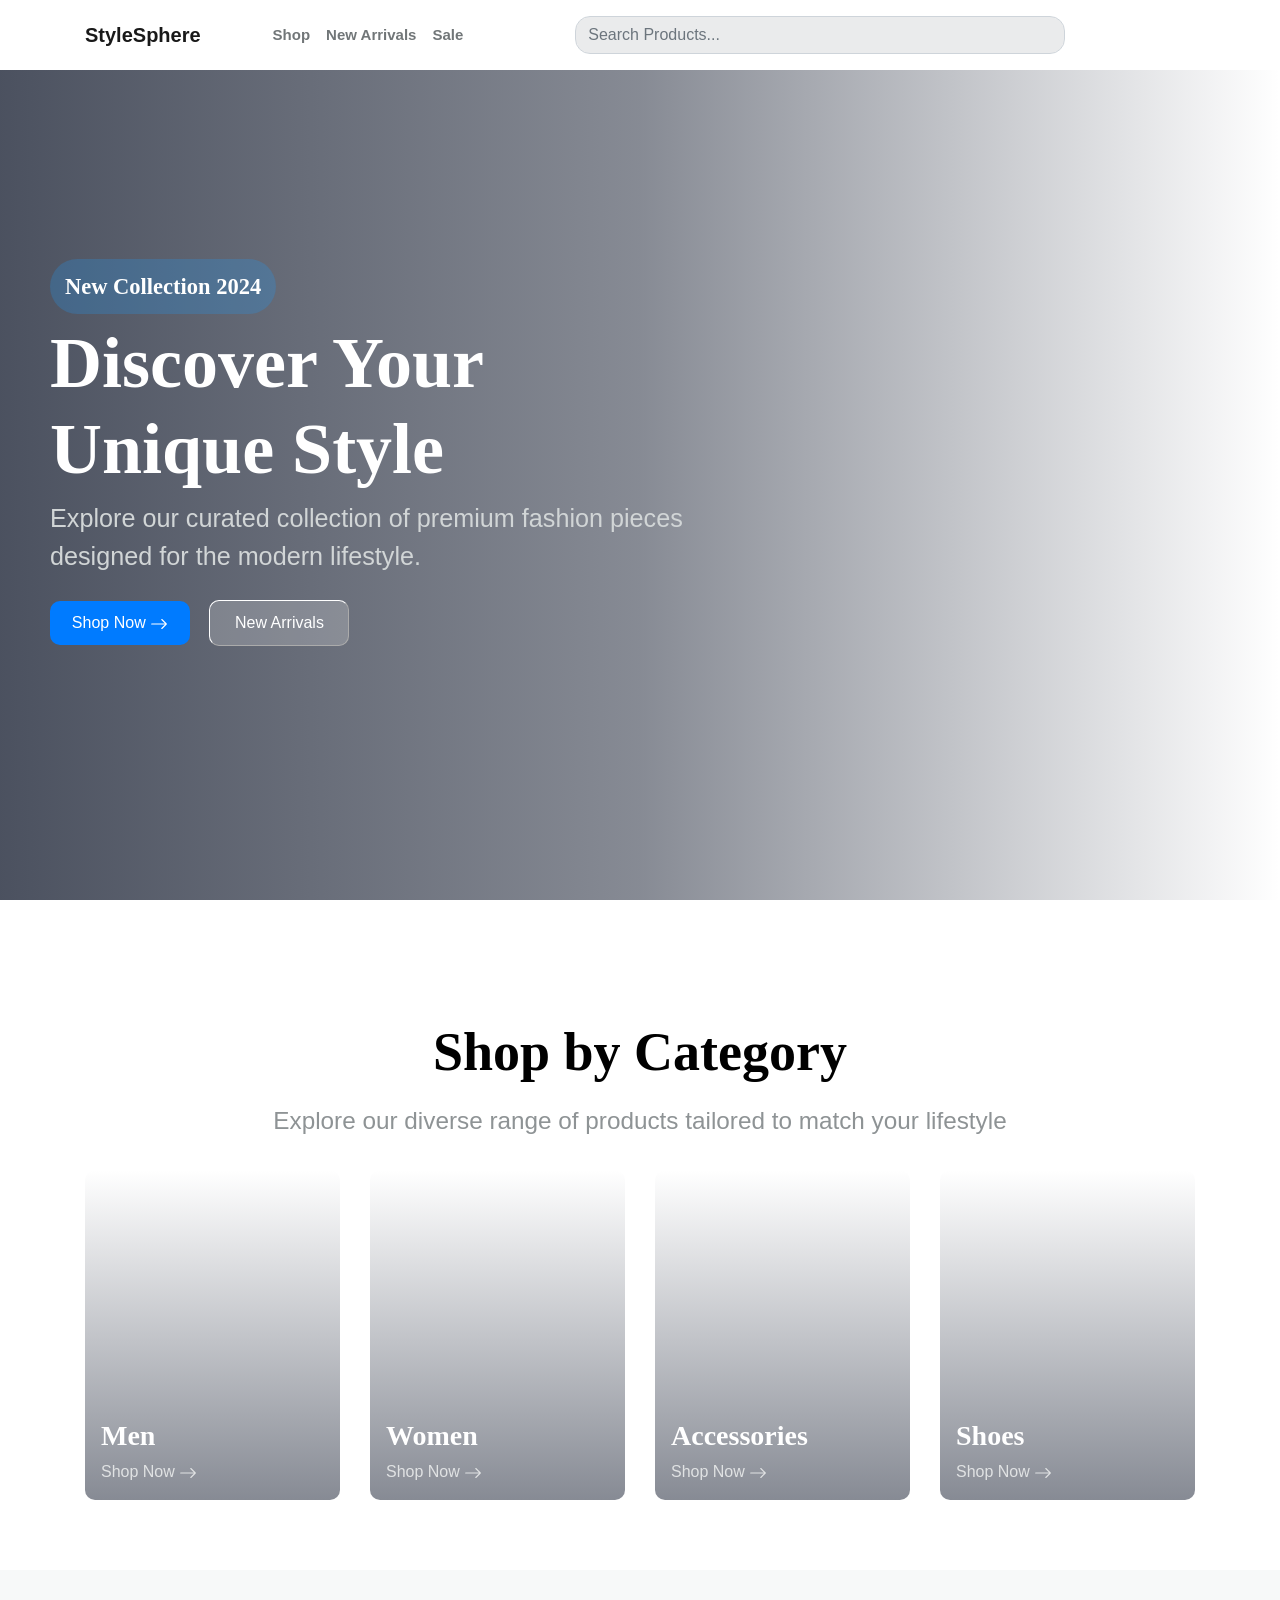
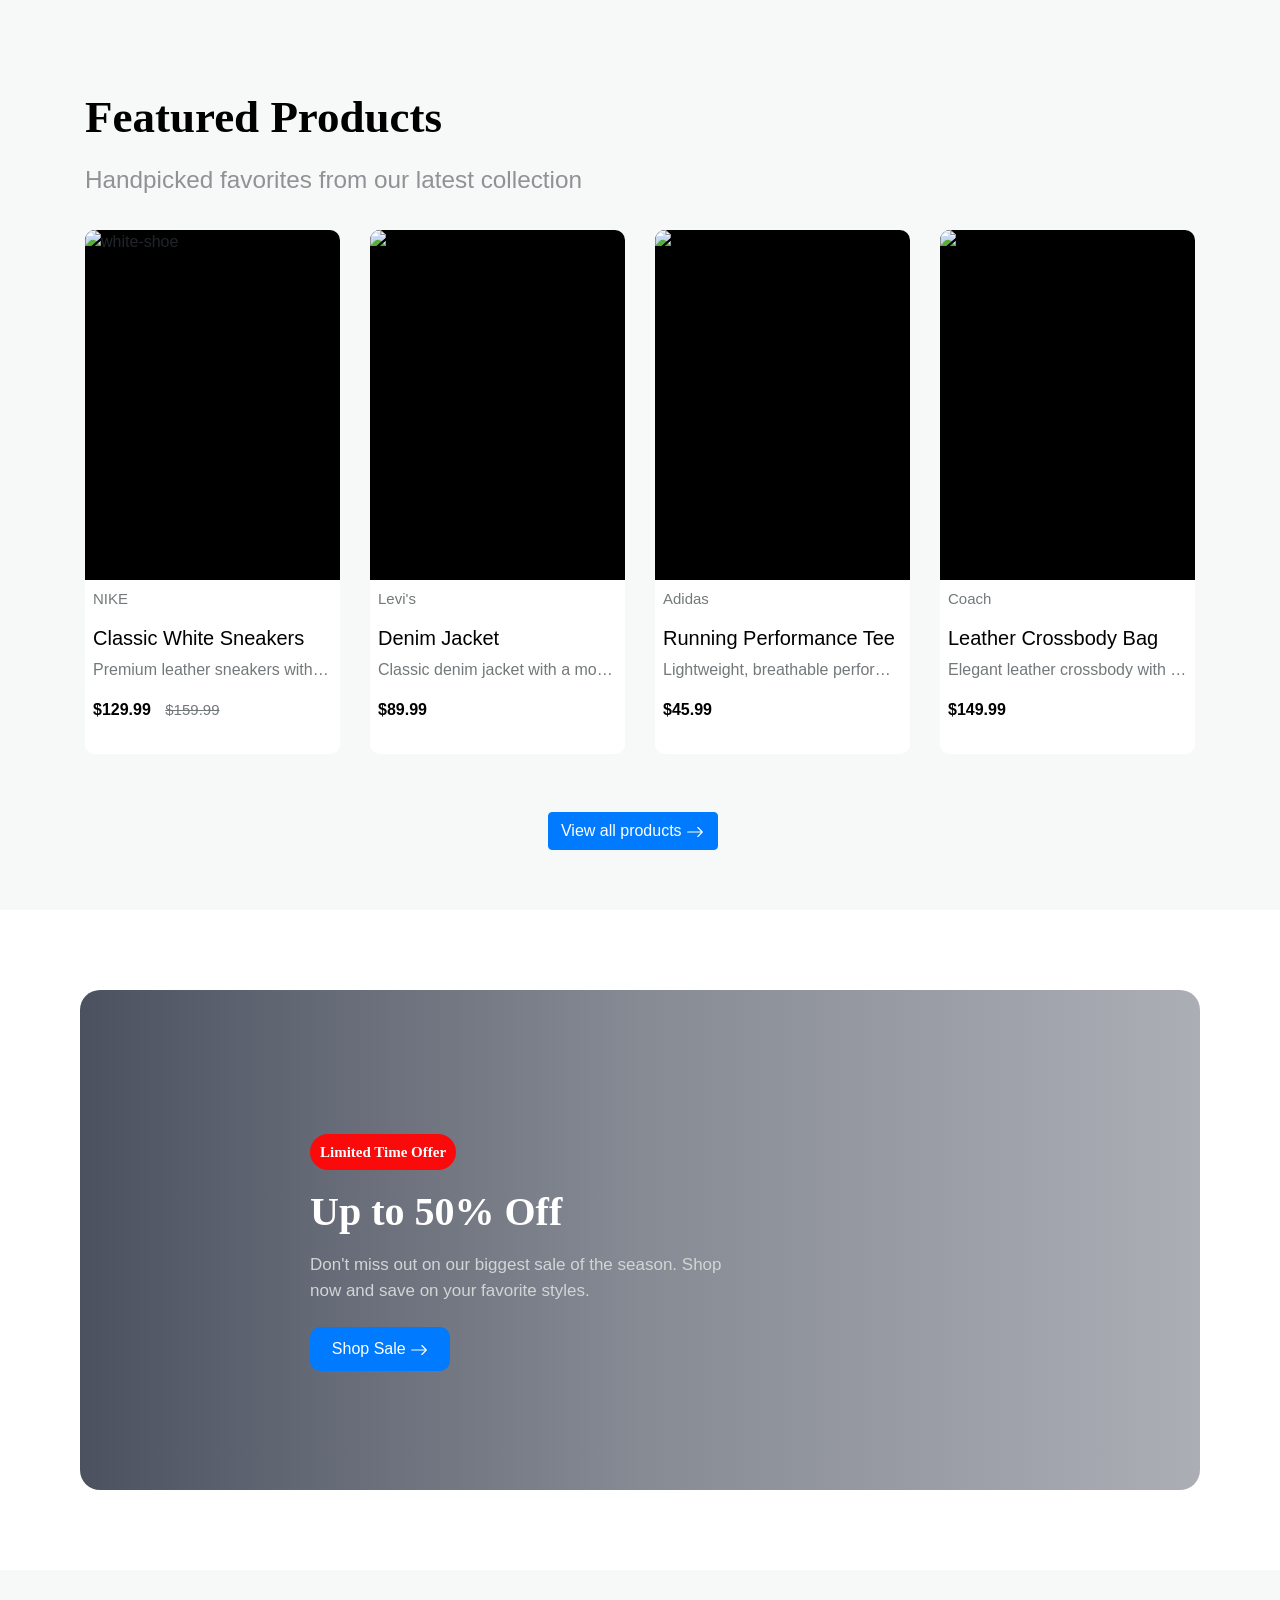
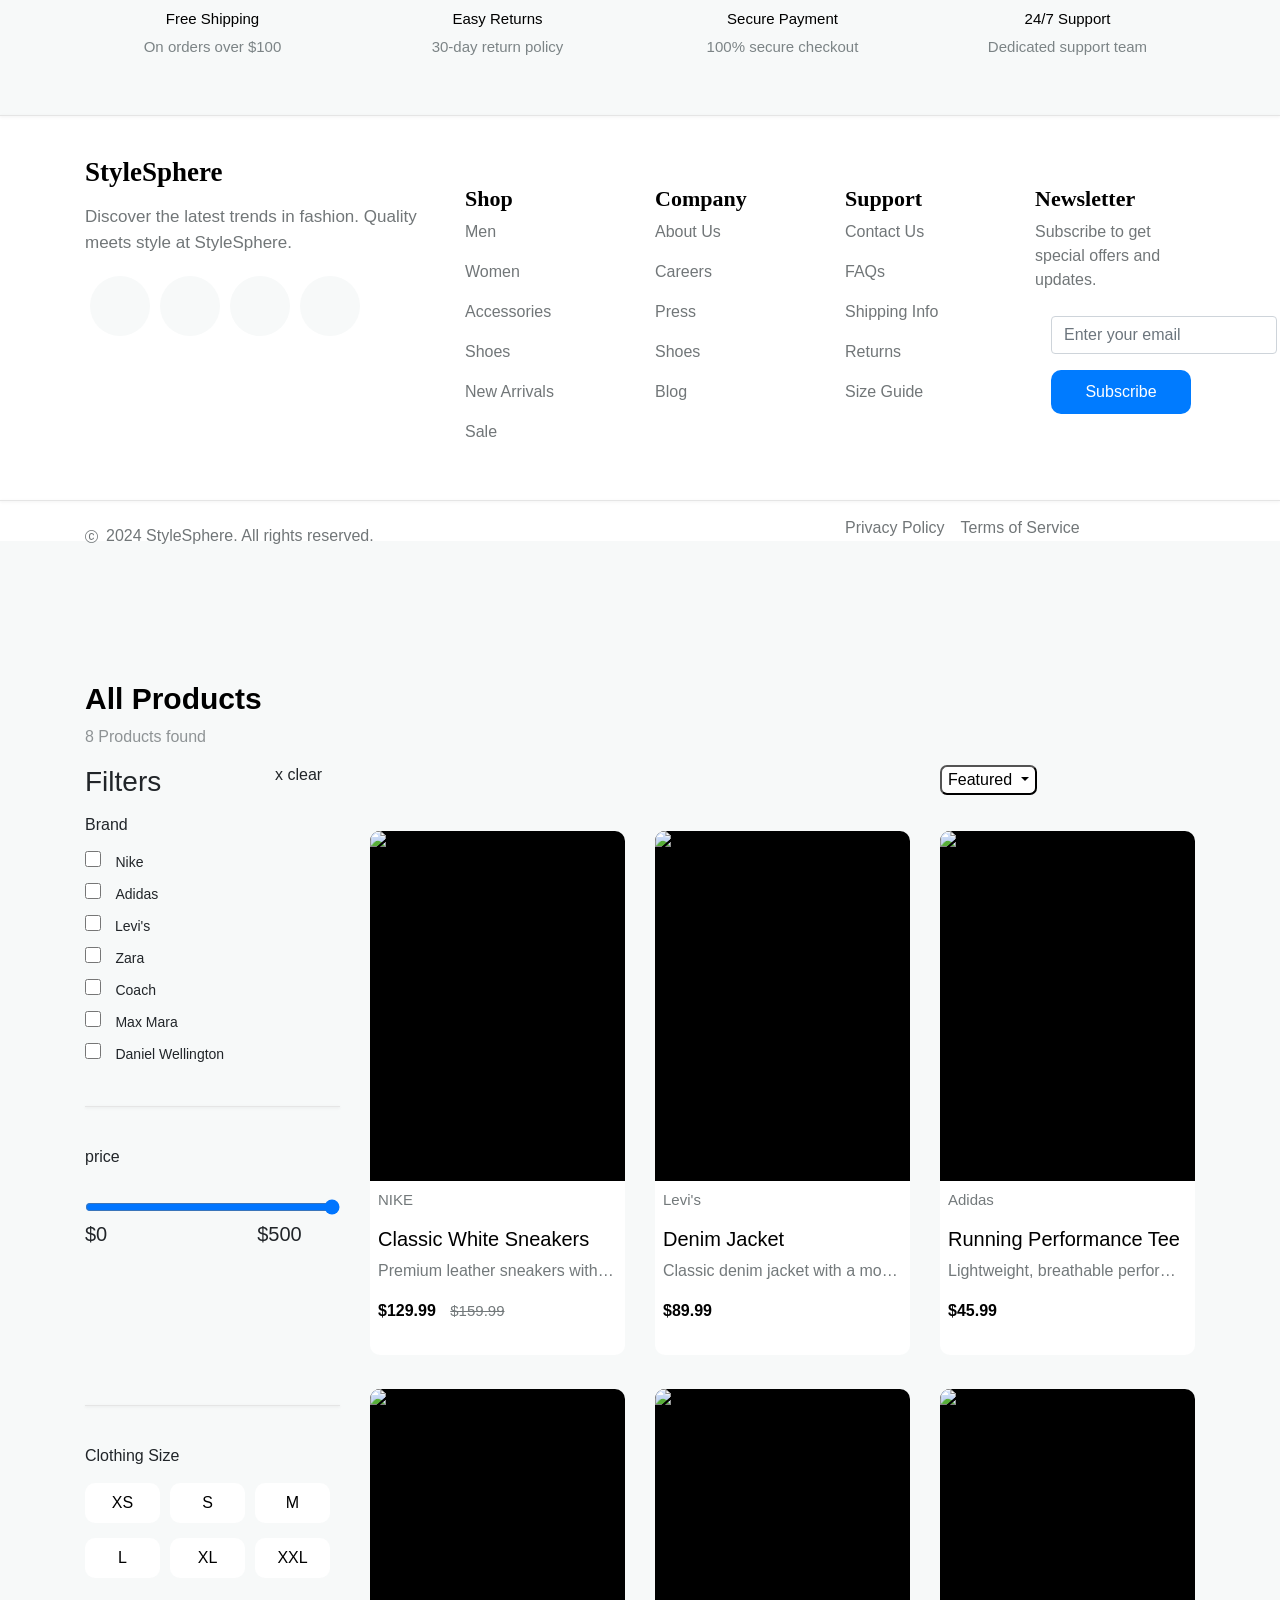
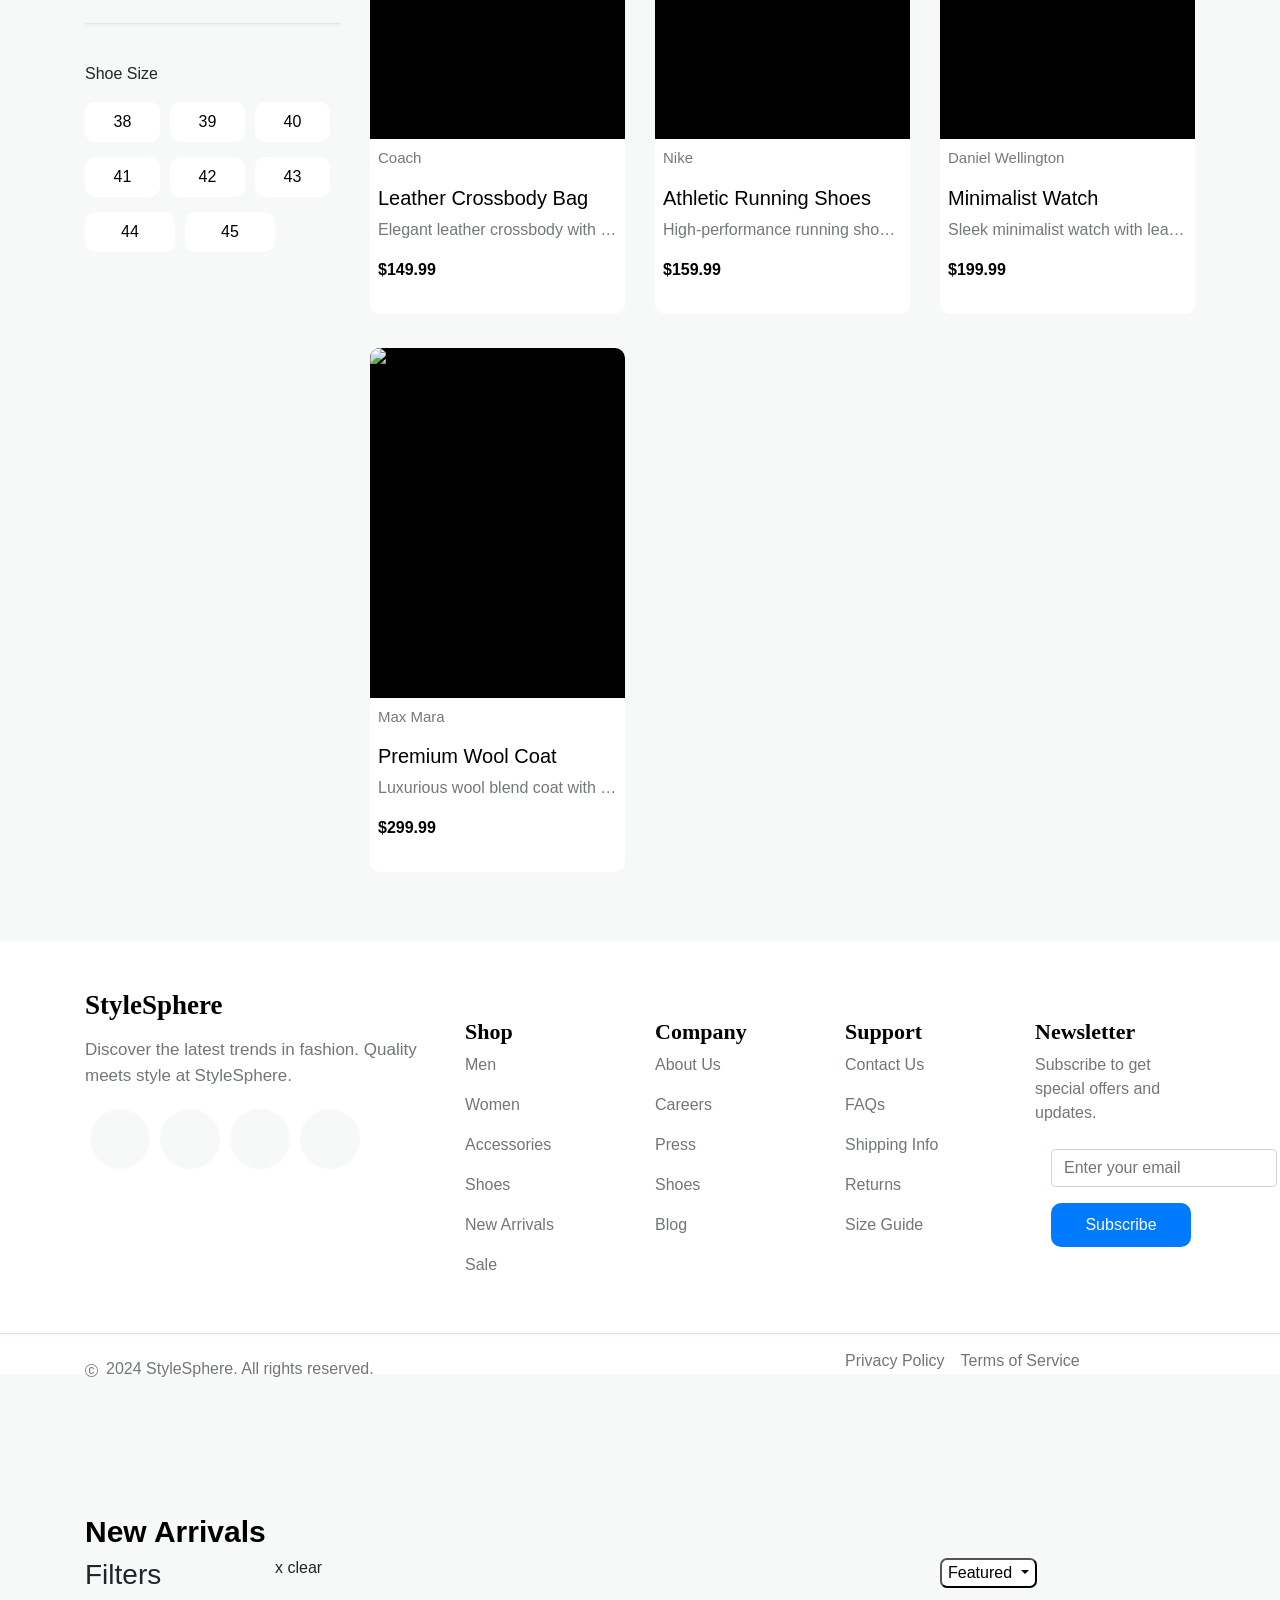
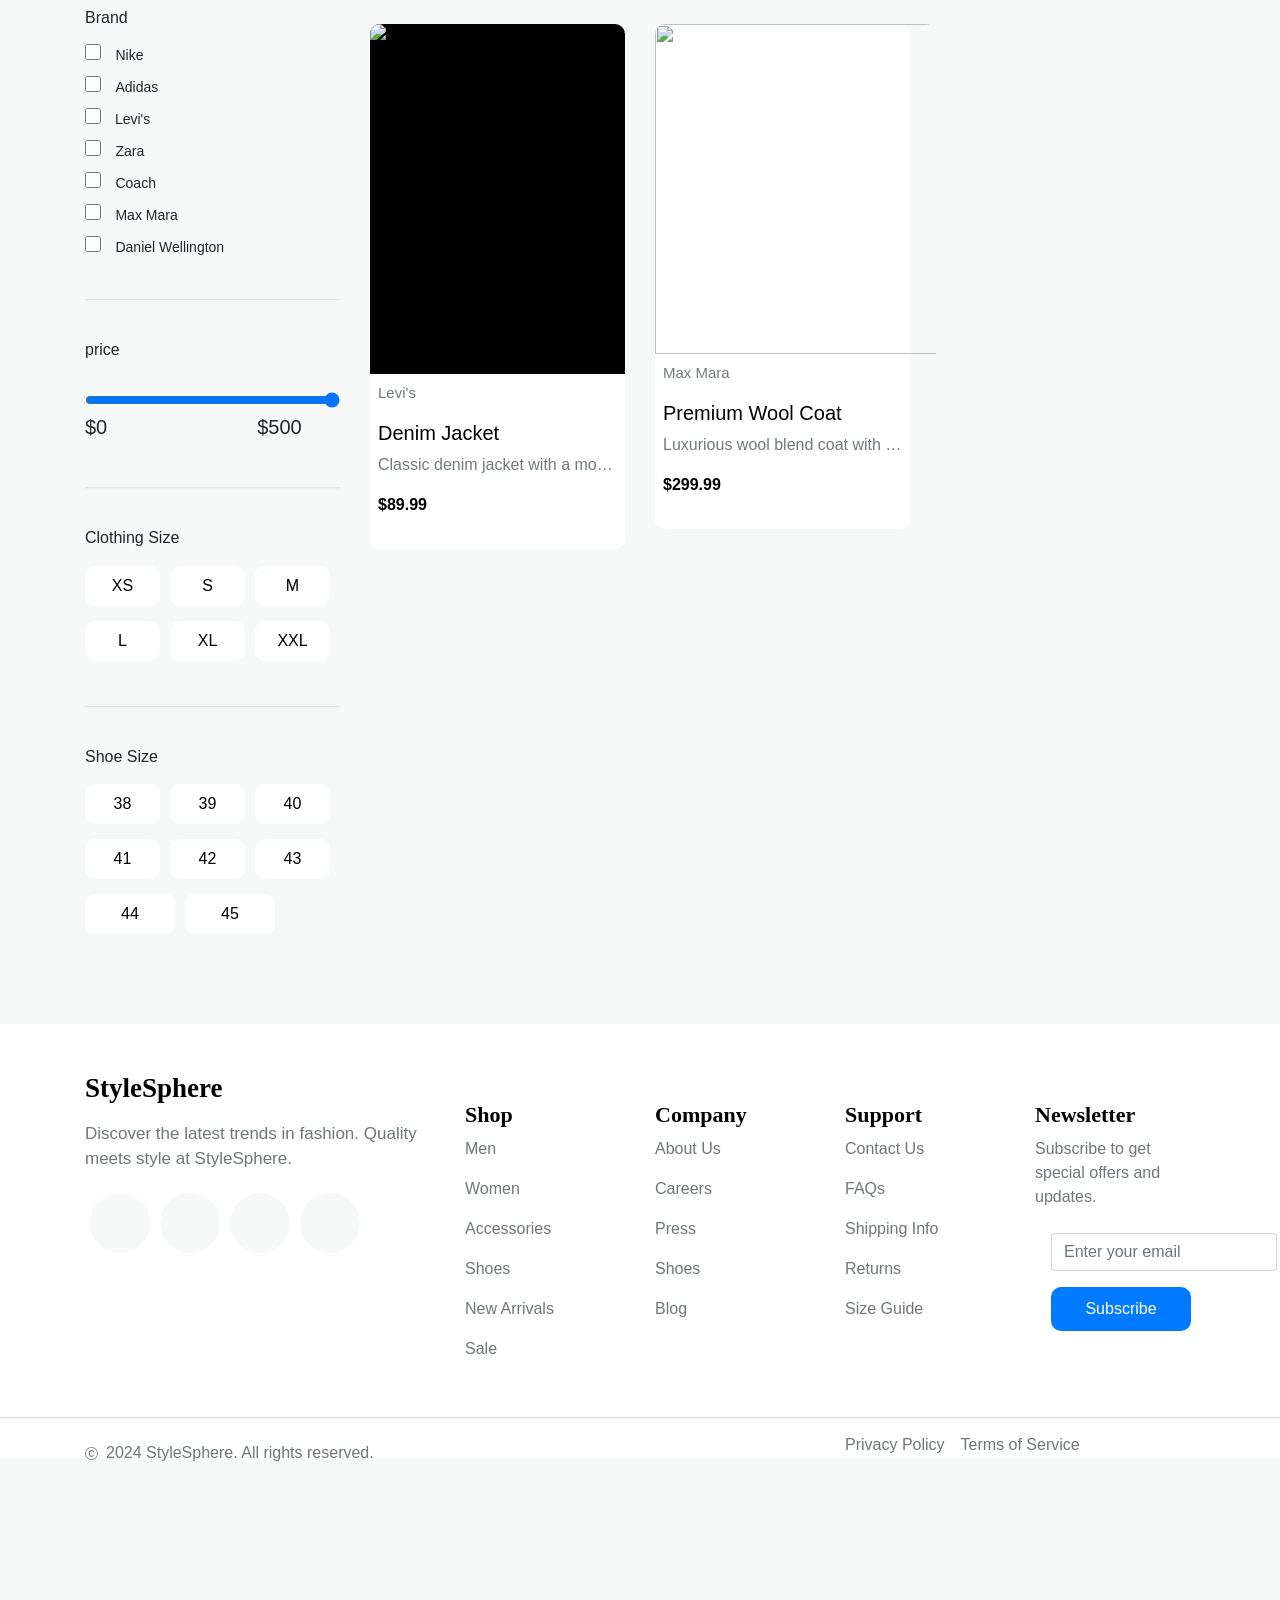
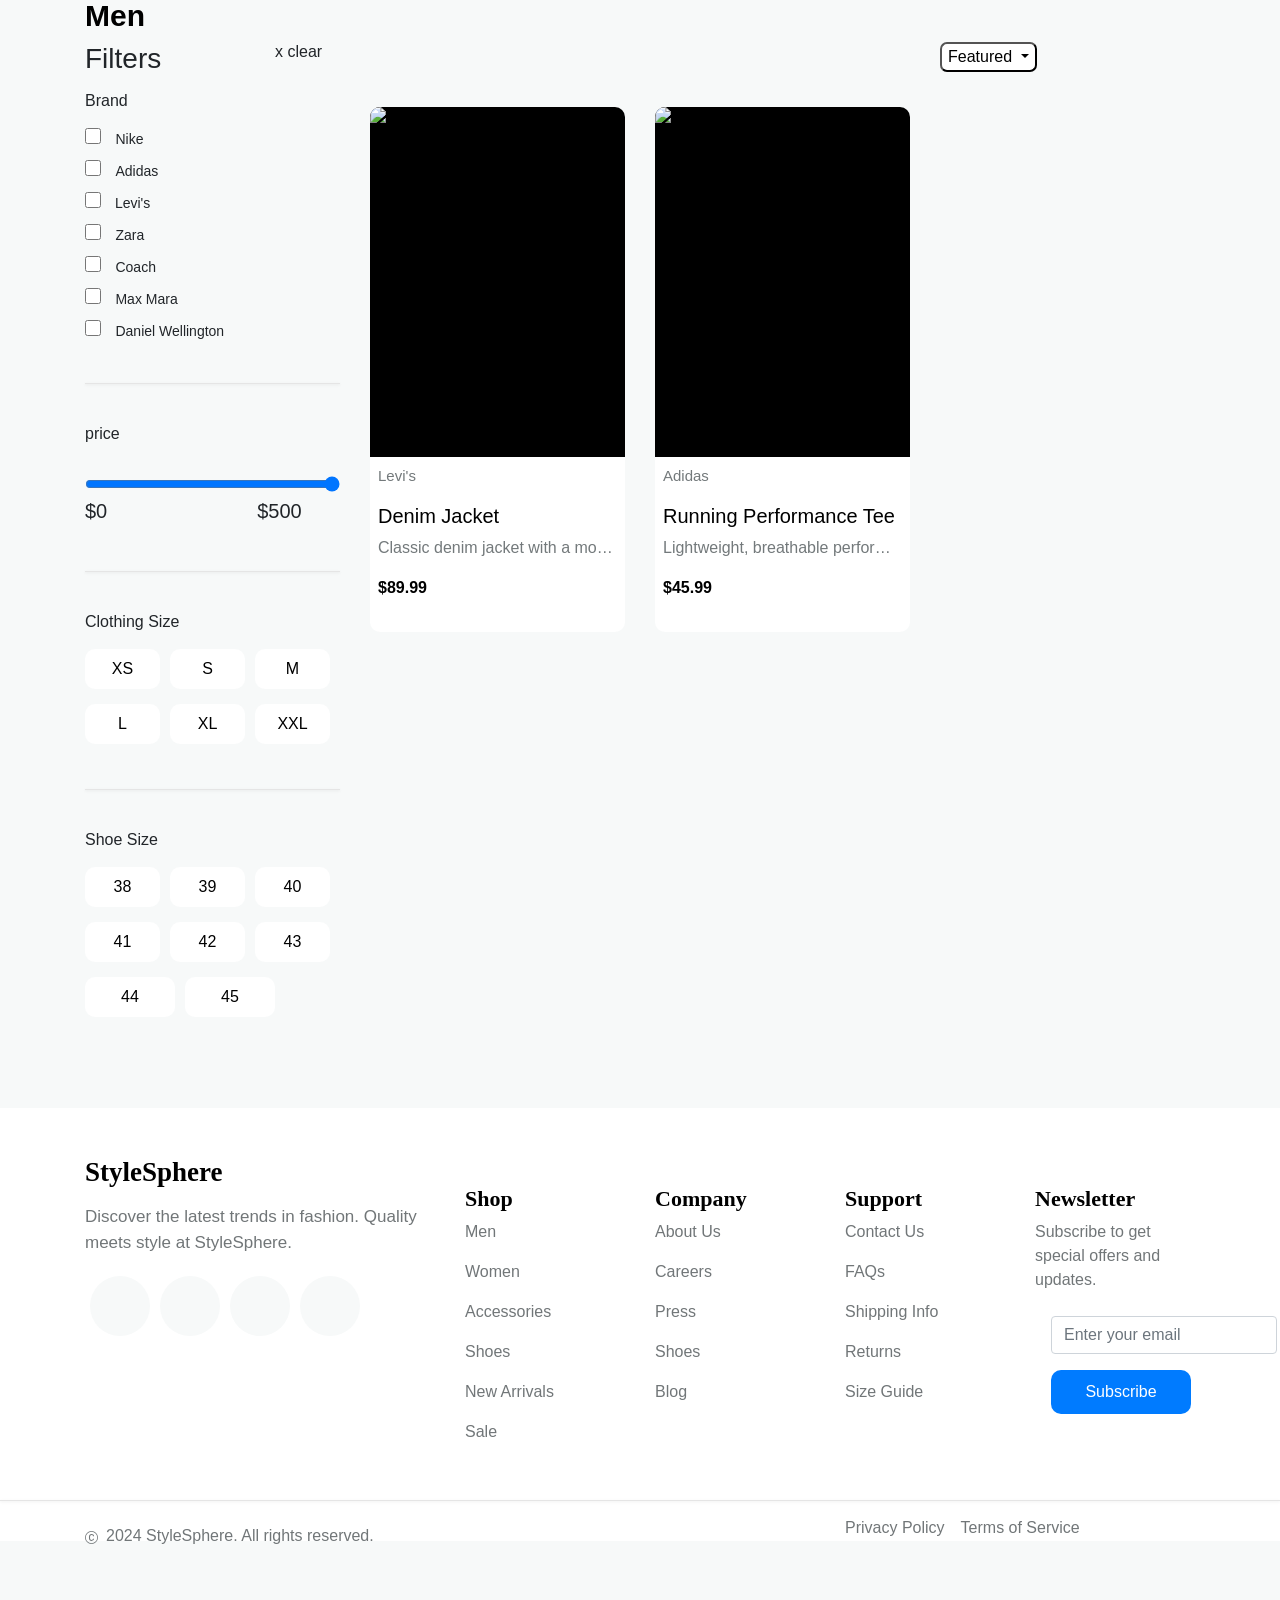
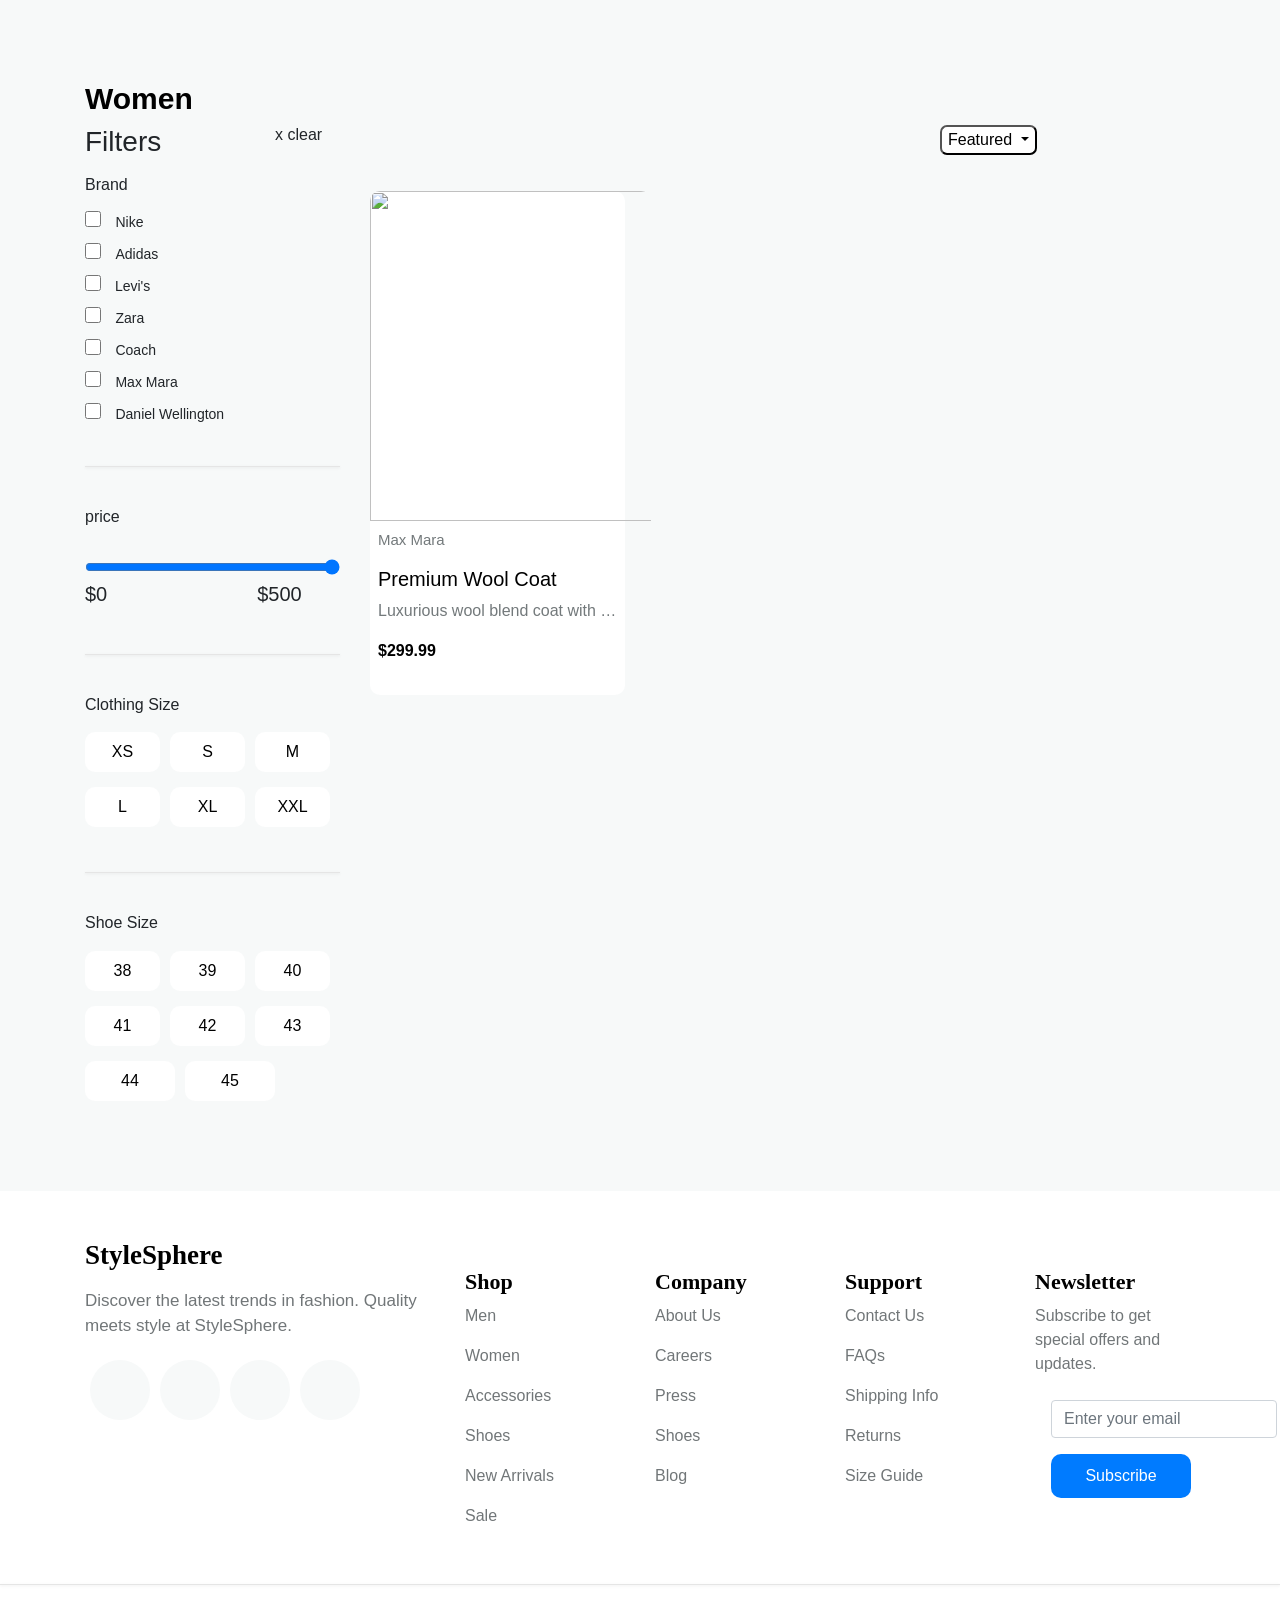
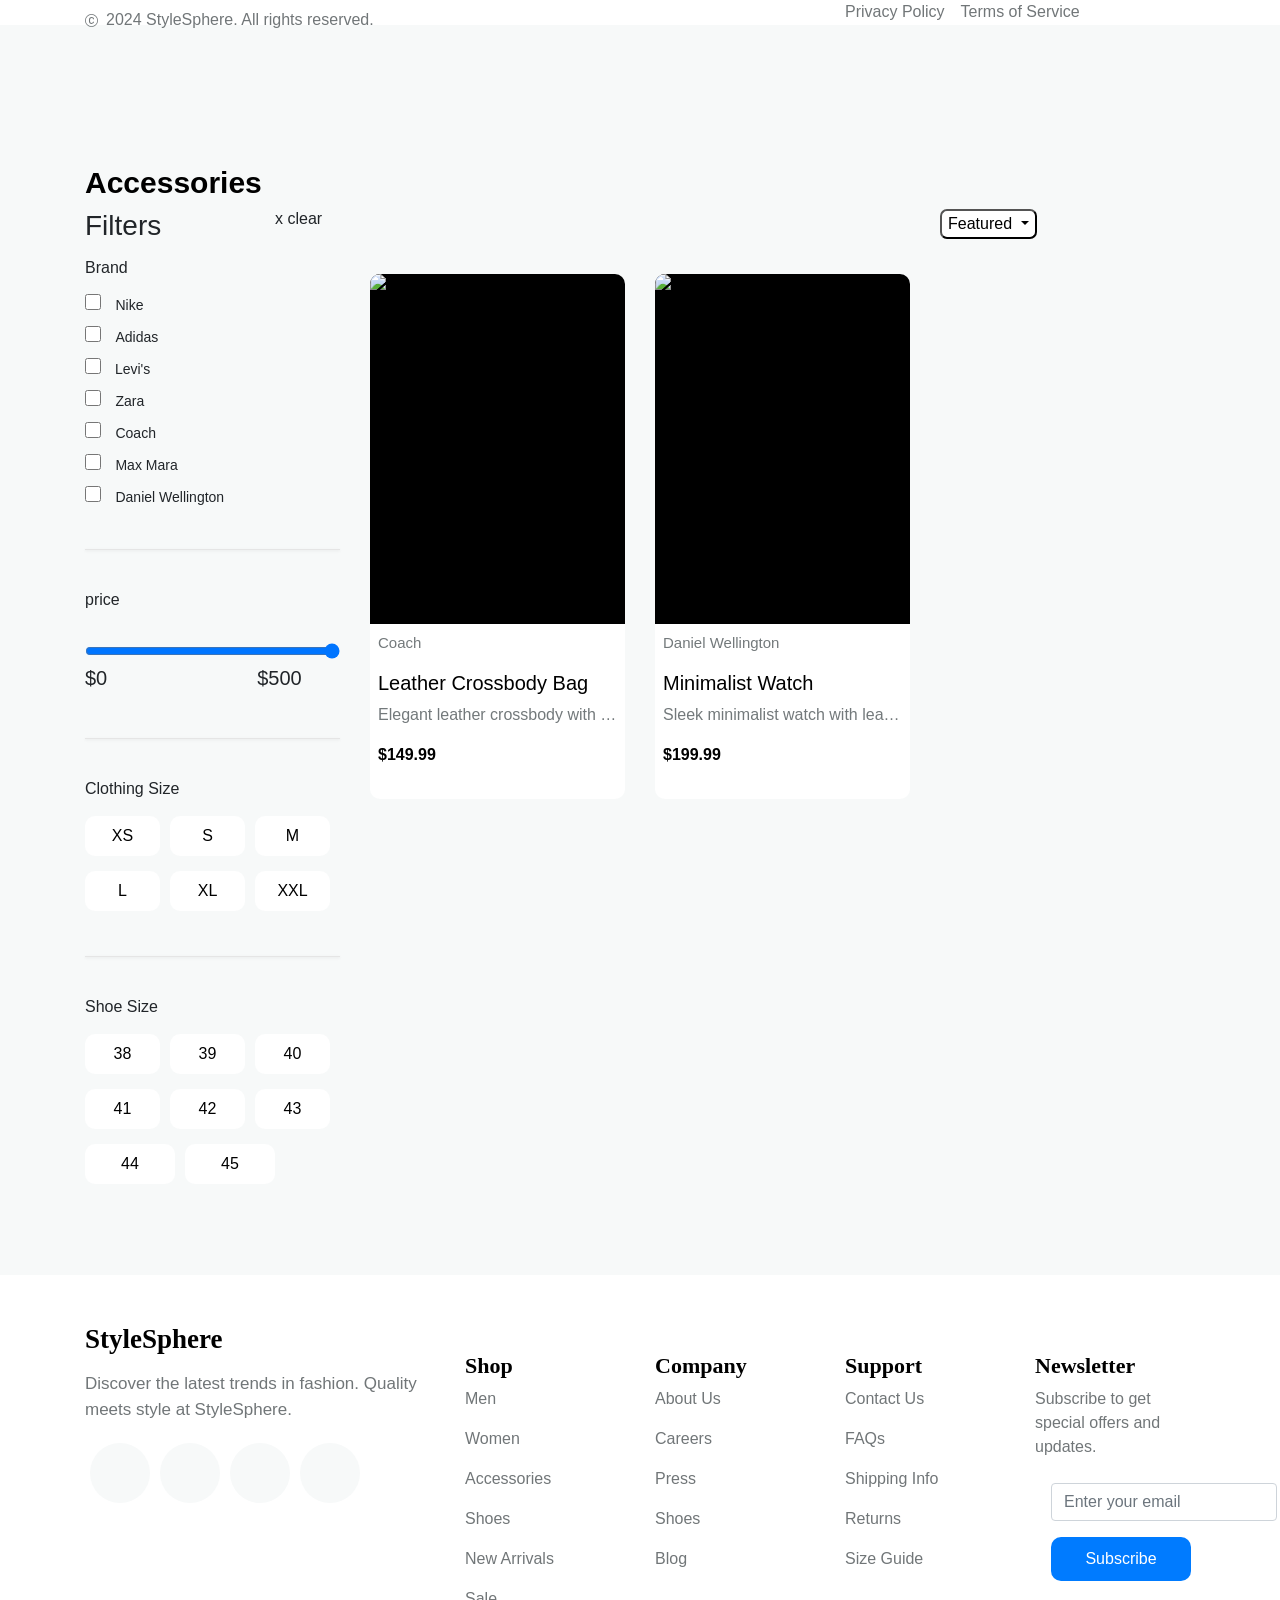
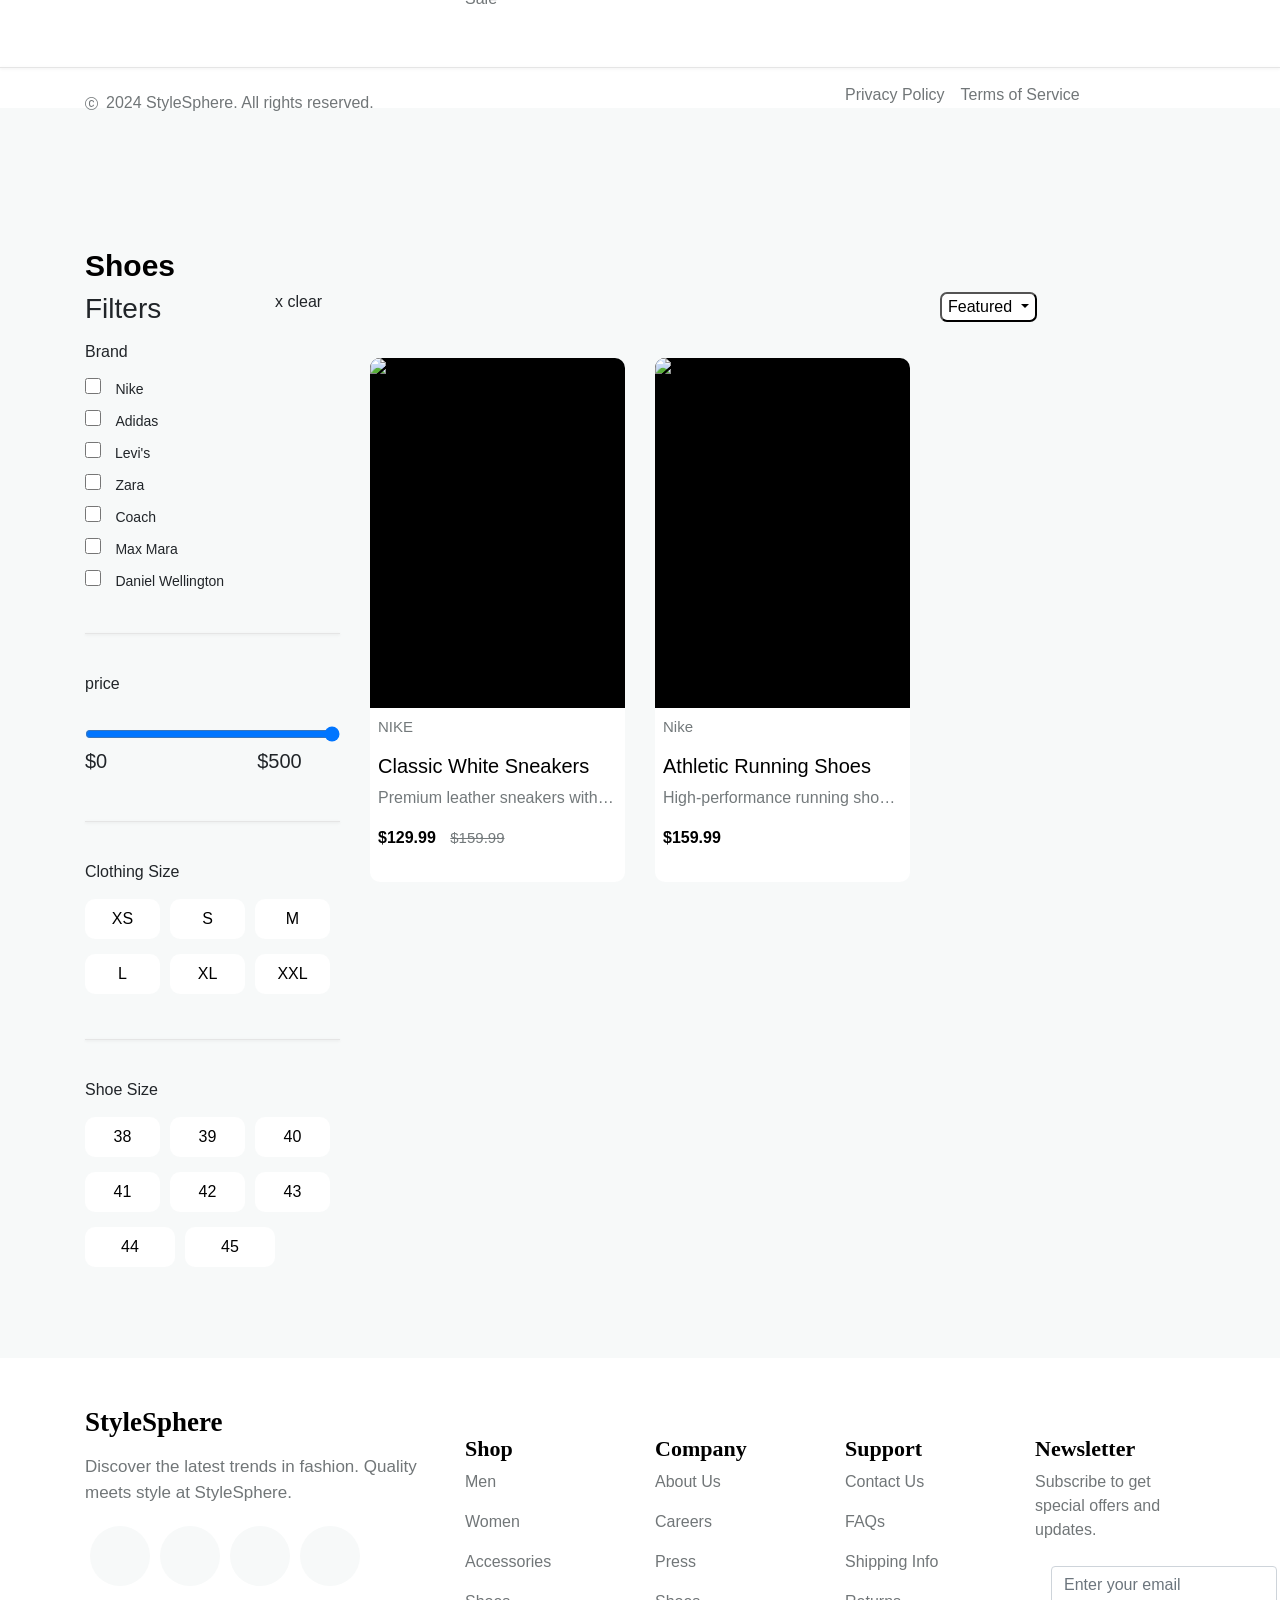
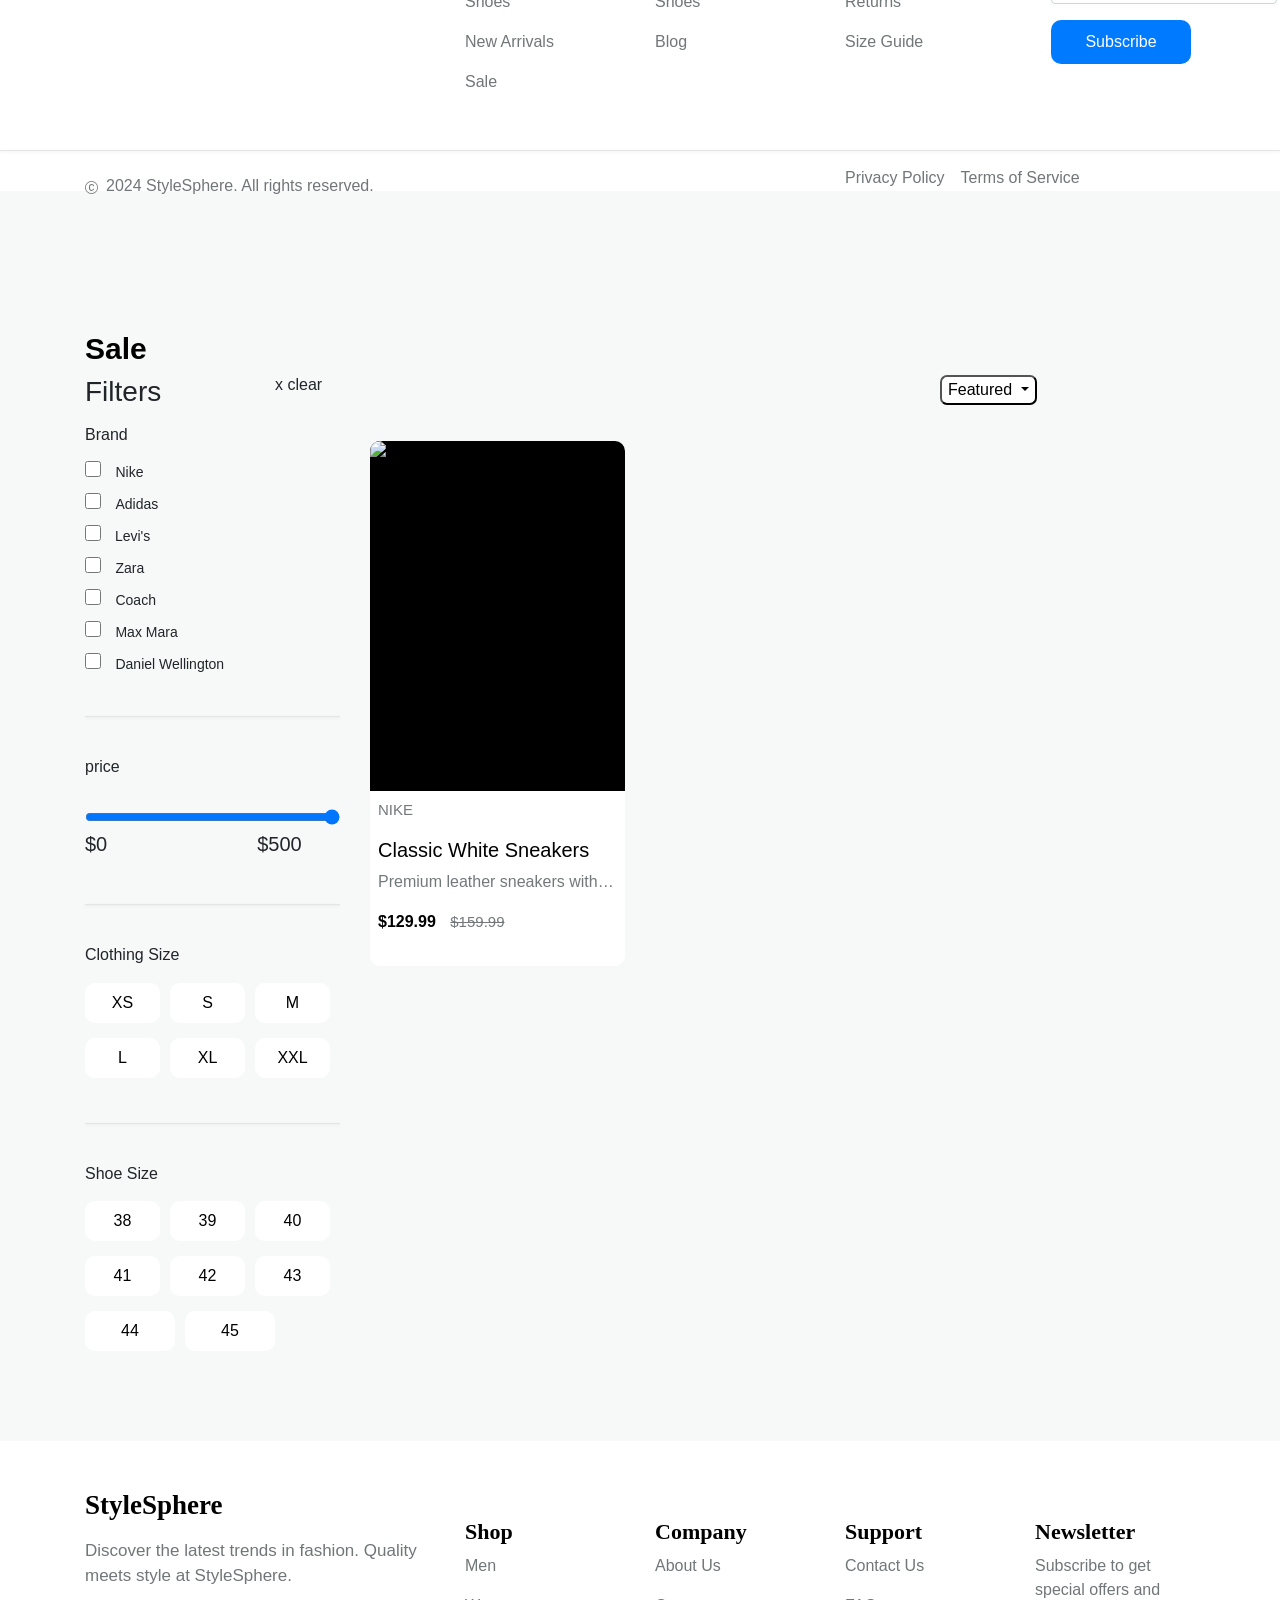
==== commit 7803ec98: "Update print statement from 'Hello' to 'Goodbye'" ====
--- a/index.html
+++ b/index.html
@@ -2,7 +2,7 @@
 <html>
 
 <head>
-  <link rel="stylesheet" href="file.css">
+  <link rel="stylesheet" href="index.css">
   <link rel="stylesheet" href="https://stackpath.bootstrapcdn.com/bootstrap/4.5.2/css/bootstrap.min.css" integrity="sha384-JcKb8q3iqJ61gNV9KGb8thSsNjpSL0n8PARn9HuZOnIxN0hoP+VmmDGMN5t9UJ0Z" crossorigin="anonymous">
   <script src="https://code.jquery.com/jquery-3.5.1.slim.min.js" integrity="sha384-DfXdz2htPH0lsSSs5nCTpuj/zy4C+OGpamoFVy38MVBnE+IbbVYUew+OrCXaRkfj" crossorigin="anonymous"></script>
   <script src="https://cdn.jsdelivr.net/npm/popper.js@1.16.1/dist/umd/popper.min.js" integrity="sha384-9/reFTGAW83EW2RDu2S0VKaIzap3H66lZH81PoYlFhbGU+6BZp6G7niu735Sk7lN" crossorigin="anonymous"></script>
--- a/index.css
+++ b/index.css
@@ -0,0 +1,586 @@
+@import url('https://fonts.googleapis.com/css2?family=Bree+Serif&family=Caveat:wght@400;700&family=Lobster&family=Monoton&family=Open+Sans:ital,wght@0,400;0,700;1,400;1,700&family=Playfair+Display+SC:ital,wght@0,400;0,700;1,700&family=Playfair+Display:ital,wght@0,400;0,700;1,700&family=Roboto:ital,wght@0,400;0,700;1,400;1,700&family=Source+Sans+Pro:ital,wght@0,400;0,700;1,700&family=Work+Sans:ital,wght@0,400;0,700;1,700&display=swap');
+#item1 {
+    color: #717678;
+    font-weight:600;
+    font-size:15px;
+}
+#item2 {
+    color: #717678;
+    font-weight:600;
+    font-size:15px;
+}
+.form-inline {
+    color:black;
+} 
+#item3 {
+    color: #717678;
+    font-weight:600;
+    font-size:15px;
+}
+.navbar-brand {
+    color:black;
+    font-weight:bold;
+    font-size:30px;
+}
+.banner-section {
+    background-image: linear-gradient(to right, rgba(15, 23, 42, 0.75), rgba(15, 23, 42, 0.5), rgba(15, 23, 42, 0)), url("https://images.unsplash.com/photo-1441984904996-e0b6ba687e04?q=80&w=1170&auto=format&fit=crop&ixlib=rb-4.1.0&ixid=M3wxMjA3fDB8MHxwaG90by1wYWdlfHx8fGVufDB8fHx8fA%3D%3D");
+    height: 100vh;
+    background-size: cover;
+    object-fit: cover;
+}
+
+.banner-heading-1 {
+    color: white;
+    font-family: "Roboto";
+    font-size: 2.5vh;
+    background-color: rgba(33, 150, 243, 0.25);
+    padding: 15px;
+    border-radius: 35px;
+    font-weight: bold;
+}
+
+.banner-heading-2 {
+    color: #ffffff;
+    font-family: "Roboto";
+    font-size: 8vh;
+    font-weight: 700;
+    margin-top: 8px;
+}
+
+.banner-caption {
+    color: #d1d5d6;
+    font-size: 2.8vh;
+    font-weight: 400;
+    width: 100%;
+    padding-bottom: 8px;
+}
+
+.custom-button {
+    color: #ffffff;
+    font-weight: 500;
+    padding: 10px;
+    width: 140px;
+    border: 0;
+    border-radius: 10px;
+    margin-right: 15px;
+    margin-bottom: 10px;
+    transition: 0.4s;
+}
+
+.custom-button:hover {
+    transform: scale(1.05);
+}
+
+.custom-outline-button {
+    color: #ffffff;
+    font-weight: 500;
+    padding: 10px;
+    width: 140px;
+    border-width: 0.5px;
+    border-color: #ffffff;
+    border-radius: 10px;
+    background-color: rgba(255, 255, 255, 0.2);
+    transition: 0.3s;
+}
+
+.custom-outline-button:hover {
+    transform: scale(1.05);
+}
+
+.banner-content {
+    padding-top: 25px;
+    padding-left: 50px;
+}
+
+.category-section {
+    background-color: #ffffff;
+    padding-bottom: 50px;
+}
+
+.category-heading {
+    color: black;
+    font-family: "Roboto";
+    font-size: 6vh;
+    font-weight: bold;
+    text-align: center;
+    padding-top: 120px;
+    padding-bottom: 10px;
+}
+
+.category-caption {
+    color: #8e9395;
+    font-size: 2.7vh;
+    font-weight: 400;
+    text-align: center;
+    padding-bottom: 15px;
+}
+
+.men-section {
+    background-image: linear-gradient(to top, rgba(15, 23, 42, 0.5), rgba(15, 23, 42, 0)), url("https://images.unsplash.com/photo-1507003211169-0a1dd7228f2d?q=80&w=687&auto=format&fit=crop&ixlib=rb-4.1.0&ixid=M3wxMjA3fDB8MHxwaG90by1wYWdlfHx8fGVufDB8fHx8fA%3D%3D");
+    background-size: cover;
+    min-height: 330px;
+    width: 100%;
+    border-radius: 10px;
+    margin-bottom: 20px;
+    background-position: center;
+}
+
+.women-section {
+    background-image: linear-gradient(to top, rgba(15, 23, 42, 0.5), rgba(15, 23, 42, 0)), url("https://images.unsplash.com/photo-1487412720507-e7ab37603c6f?q=80&w=1171&auto=format&fit=crop&ixlib=rb-4.1.0&ixid=M3wxMjA3fDB8MHxwaG90by1wYWdlfHx8fGVufDB8fHx8fA%3D%3D");
+    background-size: cover;
+    min-height: 330px;
+    width: 100%;
+    border-radius: 10px;
+    margin-bottom: 20px;
+    background-position: center;
+}
+
+.accessories-section {
+    background-image: linear-gradient(to top, rgba(15, 23, 42, 0.5), rgba(15, 23, 42, 0)), url("https://images.unsplash.com/photo-1523170335258-f5ed11844a49?q=80&w=1180&auto=format&fit=crop&ixlib=rb-4.1.0&ixid=M3wxMjA3fDB8MHxwaG90by1wYWdlfHx8fGVufDB8fHx8fA%3D%3D");
+    background-size: cover;
+    min-height: 330px;
+    width: 100%;
+    border-radius: 10px;
+    margin-bottom: 20px;
+    background-position: center;
+}
+
+.shoe-section {
+    background-image: linear-gradient(to top, rgba(15, 23, 42, 0.5), rgba(15, 23, 42, 0)), url("https://images.unsplash.com/photo-1542291026-7eec264c27ff?q=80&w=1170&auto=format&fit=crop&ixlib=rb-4.1.0&ixid=M3wxMjA3fDB8MHxwaG90by1wYWdlfHx8fGVufDB8fHx8fA%3D%3D");
+    background-size: cover;
+    min-height: 330px;
+    width: 100%;
+    border-radius: 10px;
+    margin-bottom: 20px;
+    background-position: center;
+}
+
+.heading {
+    color: #ffffff;
+    font-family: "Roboto";
+    font-size: 28px;
+    font-weight: bold;
+}
+
+.shop-caption {
+    color: #e0e2e3;
+}
+
+.products-section {
+    background-color: #f7f9f9;
+    padding-bottom: 50px;
+}
+
+.product-heading {
+    color: black;
+    font-family: "Roboto";
+    font-size: 5vh;
+    font-weight: bold;
+    padding-top: 120px;
+    padding-bottom: 10px;
+}
+
+.products-caption {
+    color: #8e9395;
+    font-size: 2.7vh;
+    font-weight: 400;
+    padding-bottom: 15px;
+}
+
+.content {
+    background-color: #ffffff;
+    min-height: 320px;
+    width: 100%;
+    border-radius: 10px;
+    margin-bottom: 10px;
+}
+
+.image {
+    opacity: 1;
+    display: block;
+    width: 100%;
+    height: auto;
+    transition: .5s ease;
+    backface-visibility: hidden;
+    background-color: black;
+    min-height: 350px;
+    width: 100%;
+    object-fit: cover;
+    border-top-left-radius: 10px;
+    border-top-right-radius: 10px;
+}
+
+.middle {
+    transition: .5s ease;
+    opacity: 0;
+    position: absolute;
+    text-align: center;
+    top: 57%;
+    left: 50%;
+    transform: translate(-50%, -50%);
+    -ms-transform: translate(-50%, -50%)
+}
+
+.content:hover .middle {
+    opacity: 1.0;
+}
+
+.middle-1 {
+    background-color: #ffffff;
+    padding: 8px;
+    padding-left: 12px;
+    padding-right: 12px;
+    border-radius: 25px;
+    transition: .5s ease;
+    opacity: 0;
+    position: absolute;
+    bottom: 470%;
+    left: 87%;
+    transform: translate(-50%, -50%);
+    -ms-transform: translate(-50%, -50%)
+}
+
+.content:hover .middle-1 {
+    opacity: 1.0;
+}
+
+.custom-button2 {
+    color: #ffffff;
+    font-weight: 500;
+    padding: 10px;
+    margin-left: 17px;
+    width: 210px;
+    border: 0;
+    border-radius: 10px;
+    margin-right: 15px;
+    margin-bottom: 10px;
+    align-items: center;
+    display: flex;
+    justify-content: center;
+    transition: 0.4s;
+}
+
+.custom-button2:hover {
+    transform: scale(1.05);
+}
+
+.brand {
+    color: #73797b;
+    font-size: 15px;
+}
+
+.product-name {
+    color: black;
+    white-space: nowrap;
+    overflow: hidden;
+    text-overflow: ellipsis;
+    font-size: 20px;
+    font-weight: 500;
+}
+
+.caption {
+    color: #73797b;
+    white-space: nowrap;
+    overflow: hidden;
+    text-overflow: ellipsis;
+}
+
+.price {
+    color: black;
+    font-weight: bold;
+    padding-right: 10px;
+}
+
+.custom-button1 {
+    color: #ffffff;
+    font-weight: 500;
+    padding: 10px;
+    width: 170px;
+    border: 0;
+    border-radius: 10px;
+    margin-right: 15px;
+    margin-bottom: 10px;
+    align-items: center;
+    display: flex;
+    justify-content: center;
+    transition: 0.4s;
+}
+
+.custom-button1:hover {
+    transform: scale(1.05);
+}
+
+.offer-page {
+    background-image: linear-gradient(to right, rgba(15, 23, 42, 0.75), rgba(15, 23, 42, 0.5), rgba(15, 23, 42, 0.35)), url("https://images.unsplash.com/photo-1483985988355-763728e1935b?q=80&w=1170&auto=format&fit=crop&ixlib=rb-4.1.0&ixid=M3wxMjA3fDB8MHxwaG90by1wYWdlfHx8fGVufDB8fHx8fA%3D%3D");
+    height: 500px;
+    background-size: cover;
+    object-fit: none;
+    background-position: center;
+    border-radius: 20px;
+    margin: 80px;
+}
+
+.offer-section-heading-1 {
+    color: white;
+    font-family: "Roboto";
+    font-size: 15px;
+    background-color: #fa0a0a;
+    padding: 10px;
+    border-radius: 35px;
+    font-weight: bold;
+}
+
+.offer-section-heading-2 {
+    color: #ffffff;
+    font-family: "Roboto";
+    font-size: 40px;
+    font-weight: 700;
+}
+
+.offer-section-caption {
+    color: #d1d5d6;
+    font-size: 17px;
+    font-weight: 400;
+    width: 100%;
+    padding-bottom: 8px;
+}
+
+.offer-content {
+    align-items: center;
+    padding-left: 40px;
+}
+
+.offer-content1 {
+    align-items: center;
+    padding-left: 230px;
+    padding-top: 150px;
+}
+
+.line {
+    height: 1px;
+    background-color: #e5e5e5;
+    box-shadow: 0px 1px 3px rgba(0, 0, 0, 0.1);
+    margin: 40px 0;
+}
+
+.benifits {
+    background-color: #f7f9f9;
+}
+
+.head {
+    color: black;
+    font-size: 15px;
+    padding-top: 40px;
+    text-align: center;
+}
+
+.para {
+    color: #7c8486;
+    font-size: 15px;
+    text-align: center;
+}
+
+.icon-container {
+    background-color: #f7f9f9;
+    color: #61696b;
+    font-size: 22px;
+    width: 60px;
+    height: 60px;
+    border-radius: 40px;
+    margin: 5px;
+    padding-top: 12px;
+}
+
+.ss-web {
+    color: black;
+    font-size: 27px;
+    font-weight: bold;
+    font-family: "Roboto";
+}
+
+.ss-caption {
+    color: #717678;
+    font-size: 17px;
+    padding-top: 8px;
+}
+
+.shop-section {
+    color: black;
+    font-weight: 600;
+    font-size: 22px;
+    font-family: "Roboto";
+    padding-top: 30px;
+}
+
+.shop-category {
+    color: #717678;
+}
+
+.all-products-section {
+    background-color: #f7f9f9;
+    height: 2000px;
+    padding-top: 70px;
+}
+
+.all-products-heading {
+    color: black;
+    font-weight: bold;
+    font-size: 30px;
+    padding-top: 70px;
+}
+
+.all-products-caption {
+    color: #8e9395;
+    font-size: 16px;
+}
+
+.check {
+    height: 16px;
+    width: 16px;
+}
+
+span {
+    font-size: 14px;
+    padding-bottom: 10px;
+    padding-left: 10px;
+}
+
+.filter-header {
+    display: flex;
+    justify-content: space-between;
+    align-items: center;
+}
+
+.line-2 {
+    height: 4px;
+    background-color: #e5e5e5;
+    margin: 20px 1px;
+}
+
+input[type="range"] {
+    width: 100%;
+    cursor: pointer;
+}
+
+.sizes {
+    background-color: #ffffff;
+    height: 40px;
+    width: 90px;
+    text-align: center;
+    border-radius: 10px;
+    border: none;
+    margin-top: 10px;
+    margin-bottom: 5px;
+    margin-right: 10px;
+}
+
+.new-arrivals-section {
+    background-color: #f7f9f9;
+    height: 1250px;
+    padding-top: 70px;
+}
+
+.image1 {
+    height: 330px;
+    width: 110%;
+    border-top-right-radius: 10px;
+    border-top-left-radius: 10px;
+    object-fit: cover;
+}
+
+.head1 {
+    color: #717678;
+    padding-right: 10px;
+}
+
+.image-1 {
+    min-height: 620px;
+    width: 100%;
+    object-fit: cover;
+    border-radius: 15px;
+}
+
+.image-2 {
+    min-height: 520px;
+    width: 92%;
+    object-fit: cover;
+    border-radius: 15px;
+}
+
+.sneaker-heading {
+    color: black;
+}
+
+.brand-name {
+    color: #73797b;
+    font-size: 15px;
+}
+
+.main-heading {
+    font-weight: bold;
+}
+
+.colour1 {
+    background-color: #ffffff;
+    height: 50px;
+    width: 50px;
+    border-radius: 40px;
+    border: solid;
+    border-width: 1px;
+    border-color: silver;
+}
+
+.colour2 {
+    background-color: black;
+    height: 50px;
+    width: 50px;
+    border-radius: 40px;
+    border: none;
+}
+
+.colour3 {
+    background-color: gray;
+    height: 50px;
+    width: 50px;
+    border-radius: 40px;
+    border: none;
+}
+
+.new-arrivals-section1 {
+    background-color: #f7f9f9;
+    height: 260vh;
+    padding-top: 70px;
+}
+.middle-2 {
+    transition: .5s ease;
+    opacity: 0;
+    position: absolute;
+    text-align: center;
+    bottom: 60%;
+    left: 50%;
+    transform: translate(-50%, -50%);
+    -ms-transform: translate(-50%, -50%)
+}
+
+.content:hover .middle-2 {
+    opacity: 1.0;
+}
+
+.middle-3 {
+    background-color: #ffffff;
+    padding: 8px;
+    padding-left: 12px;
+    padding-right: 12px;
+    border-radius: 25px;
+    transition: .5s ease;
+    opacity: 0;
+    position: absolute;
+    bottom: 470%;
+    left: 87%;
+    transform: translate(-50%, -50%);
+    -ms-transform: translate(-50%, -50%)
+}
+
+.content:hover .middle-3 {
+    opacity: 1.0;
+}
